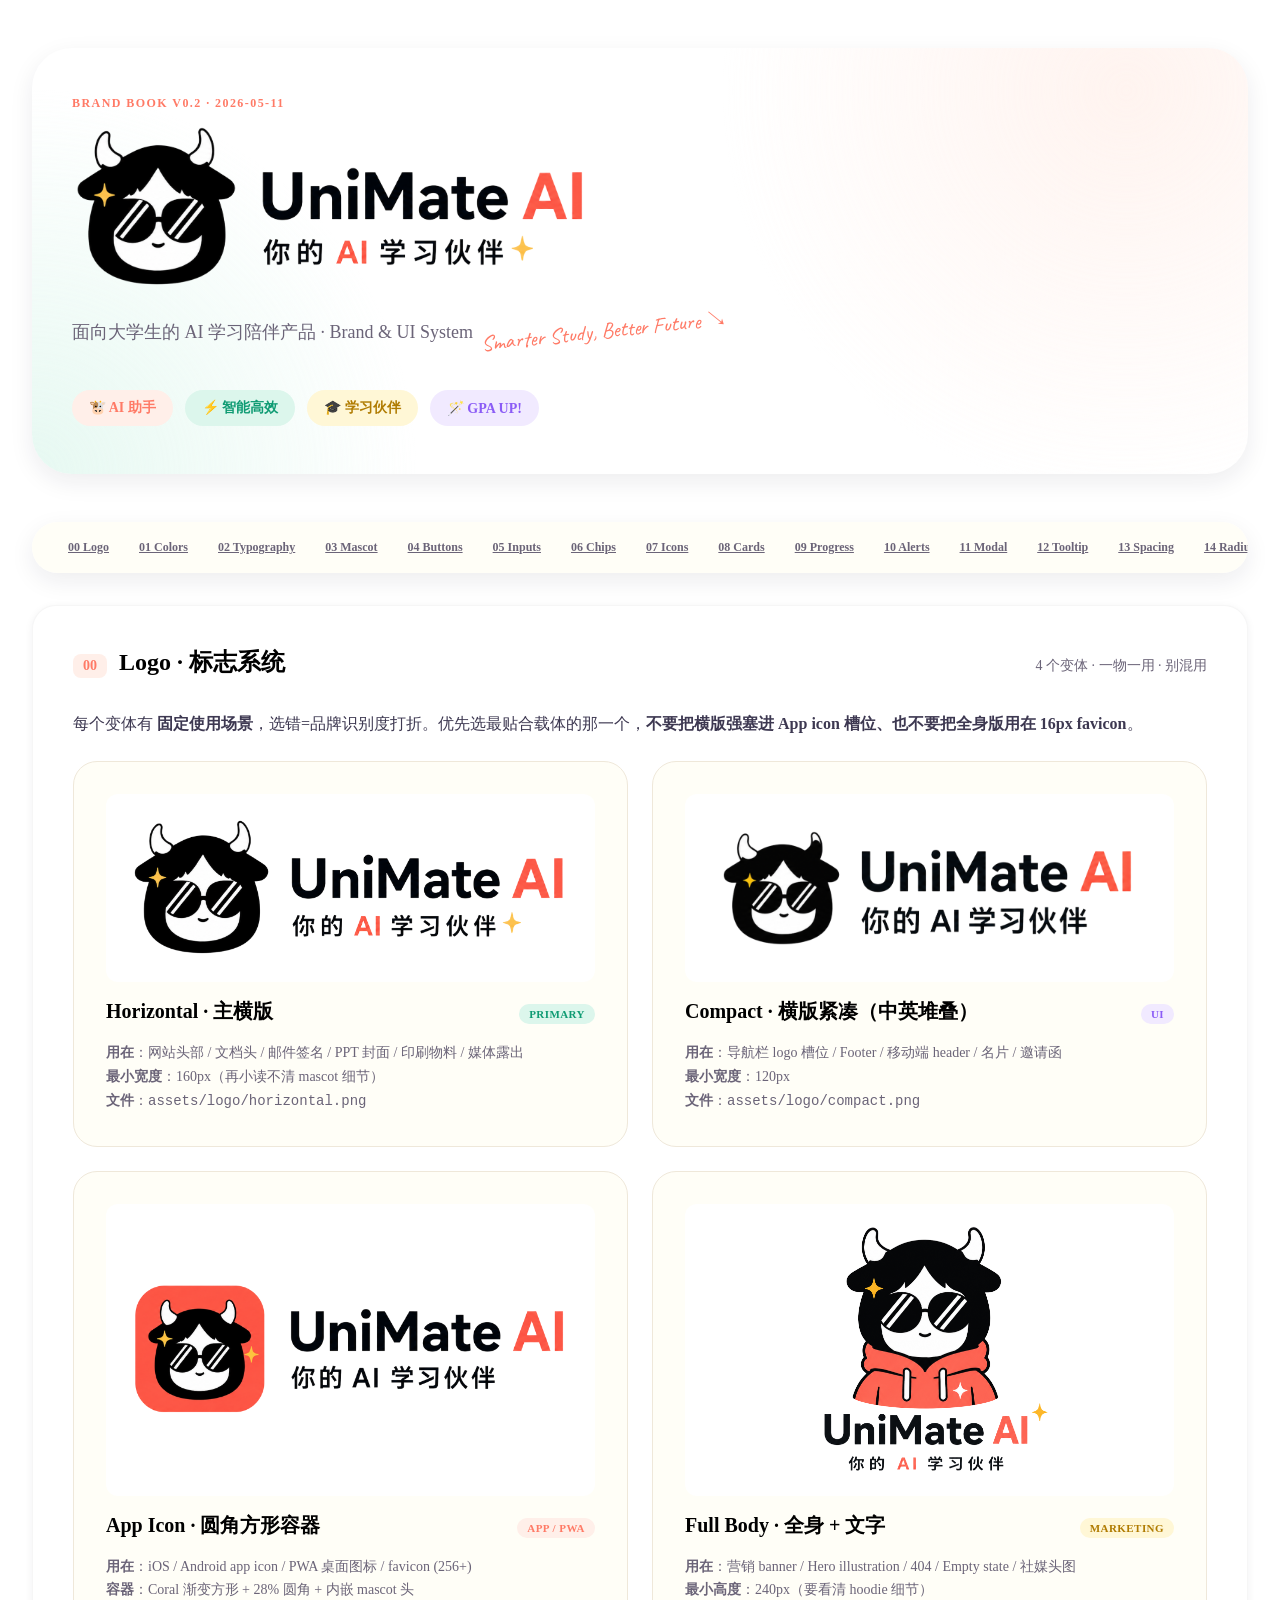
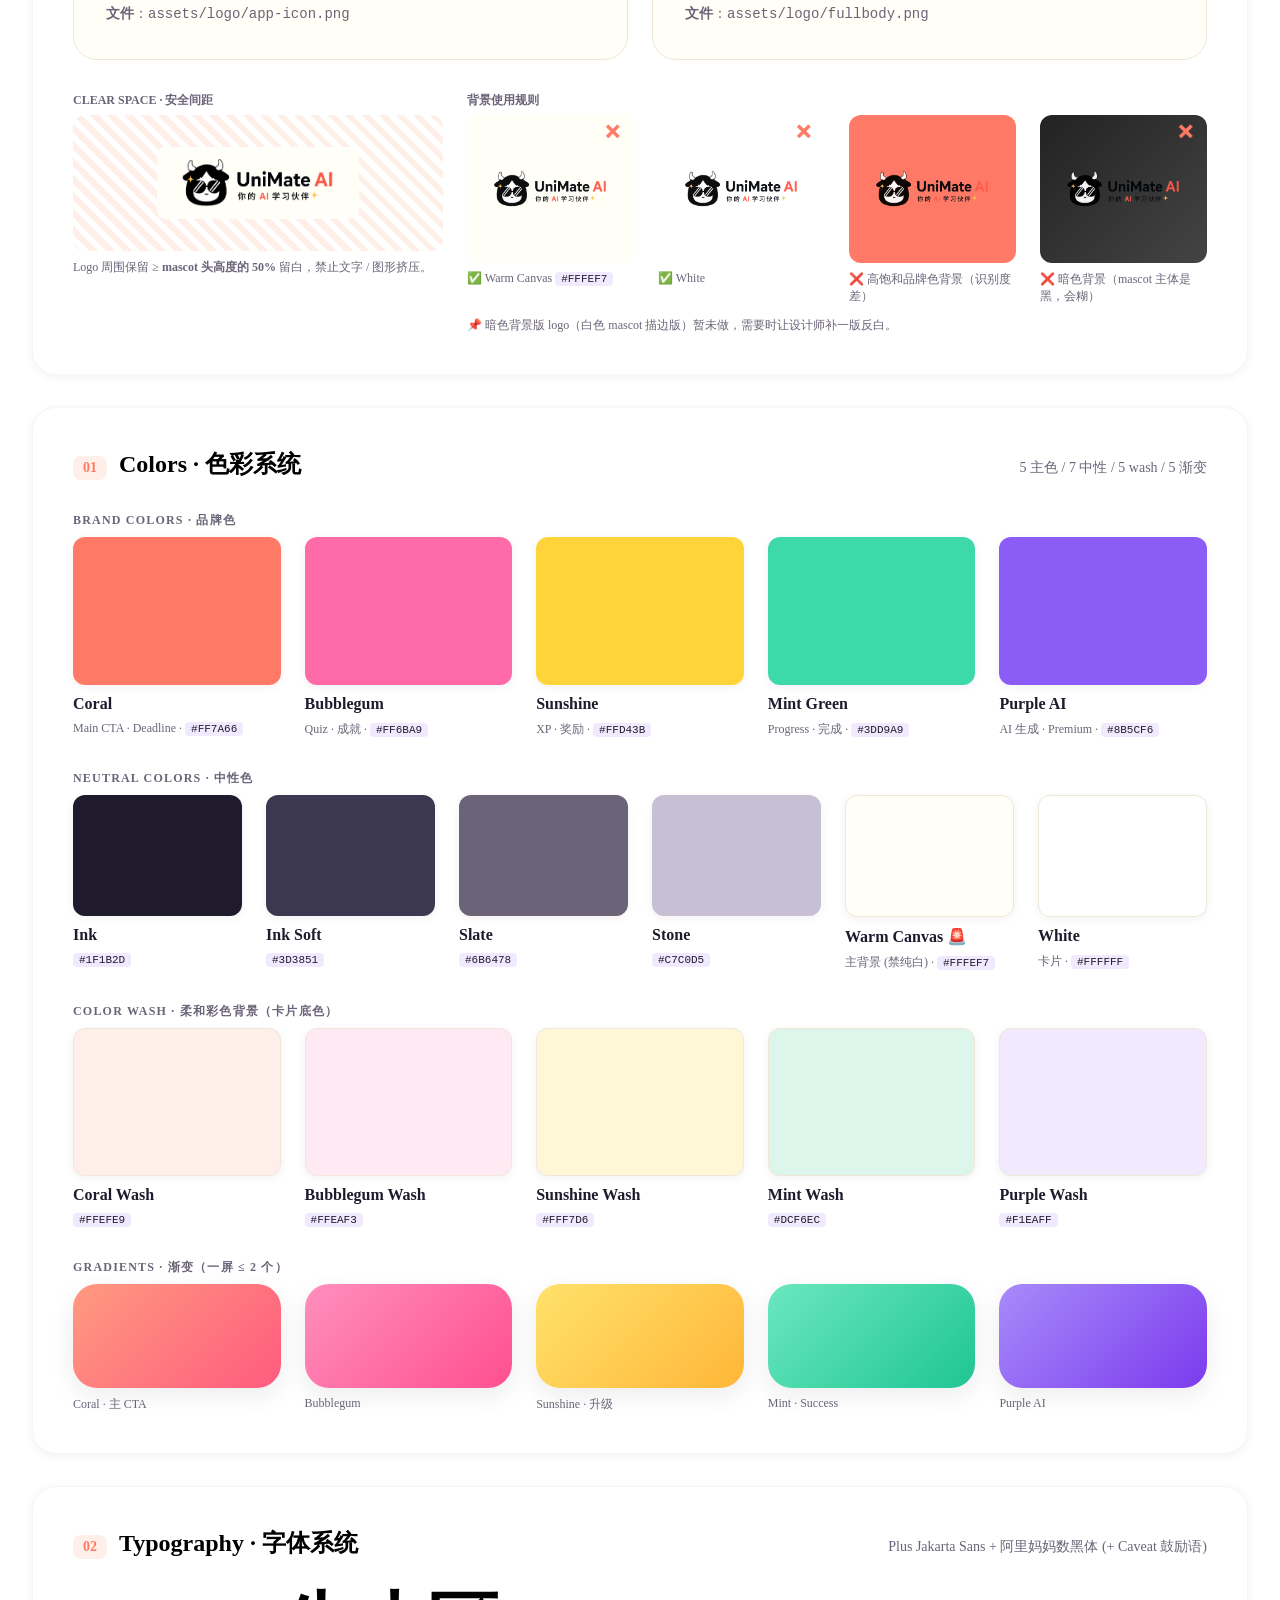
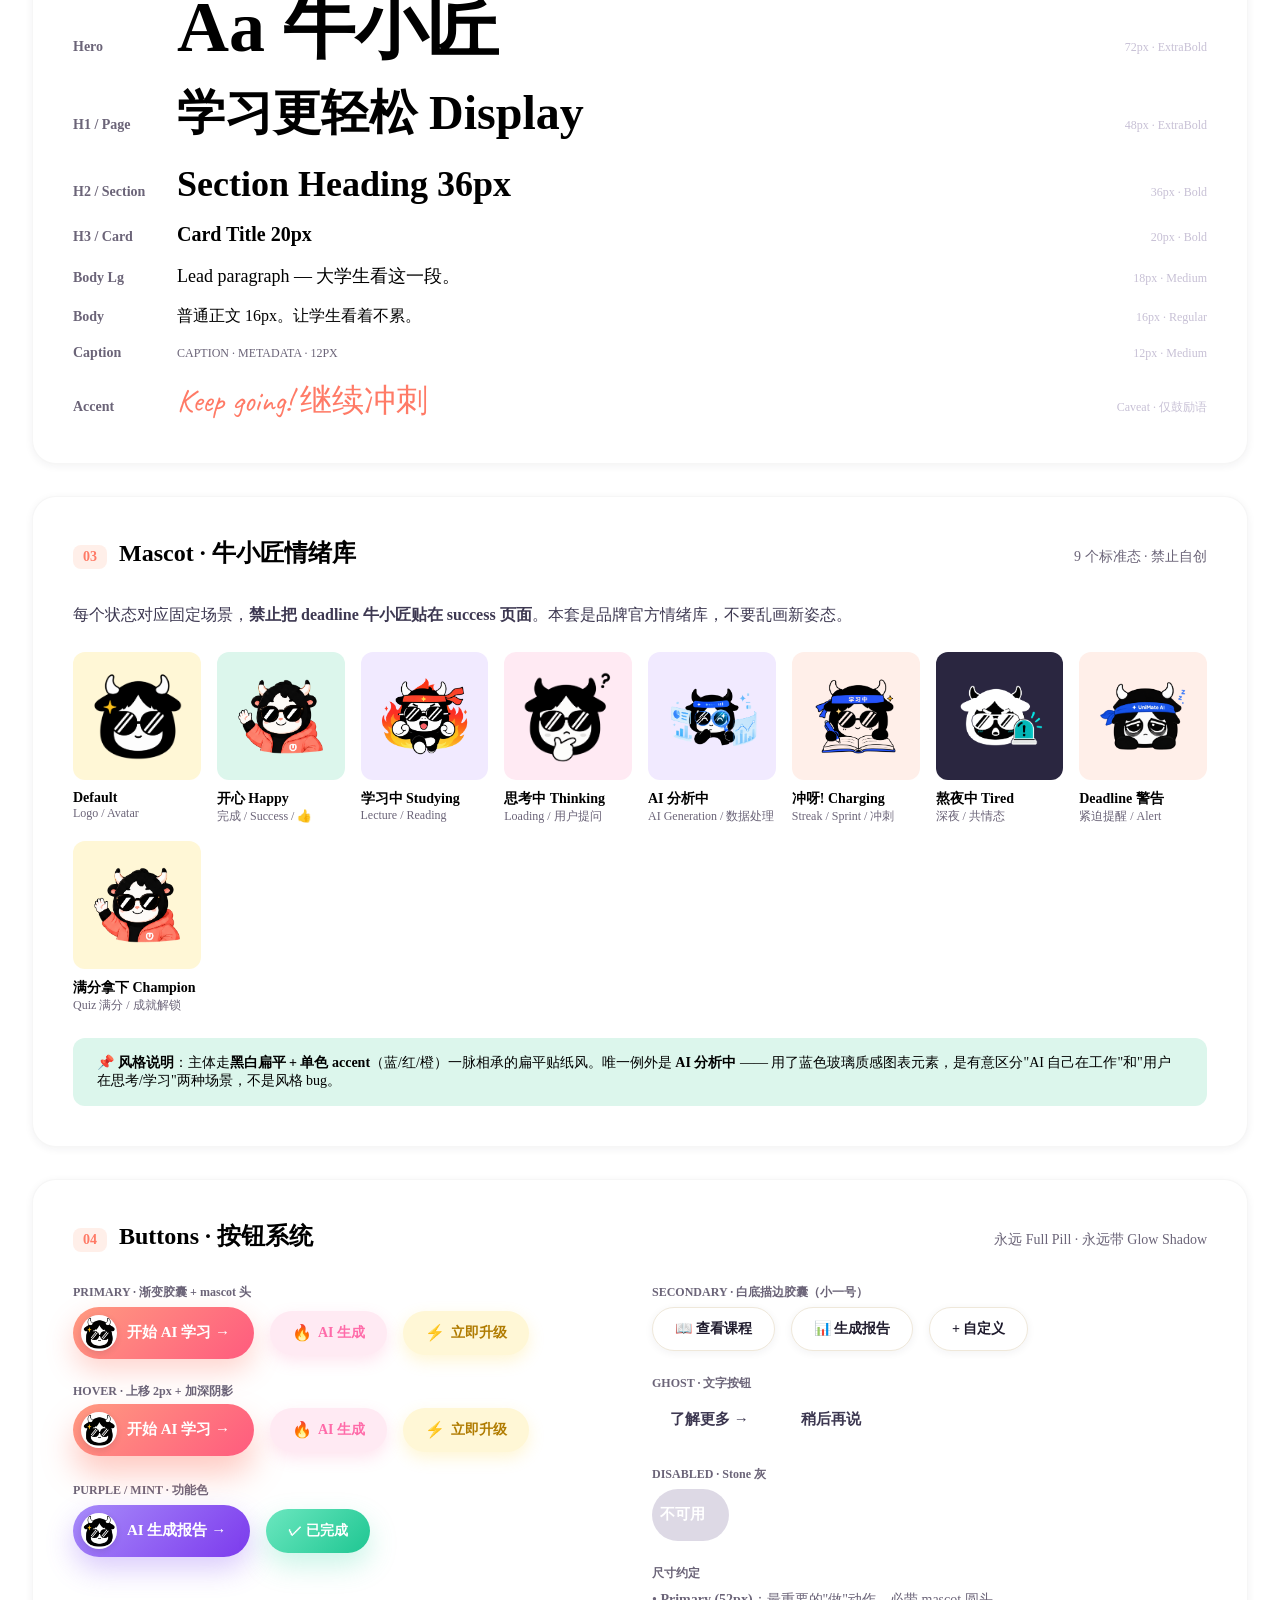
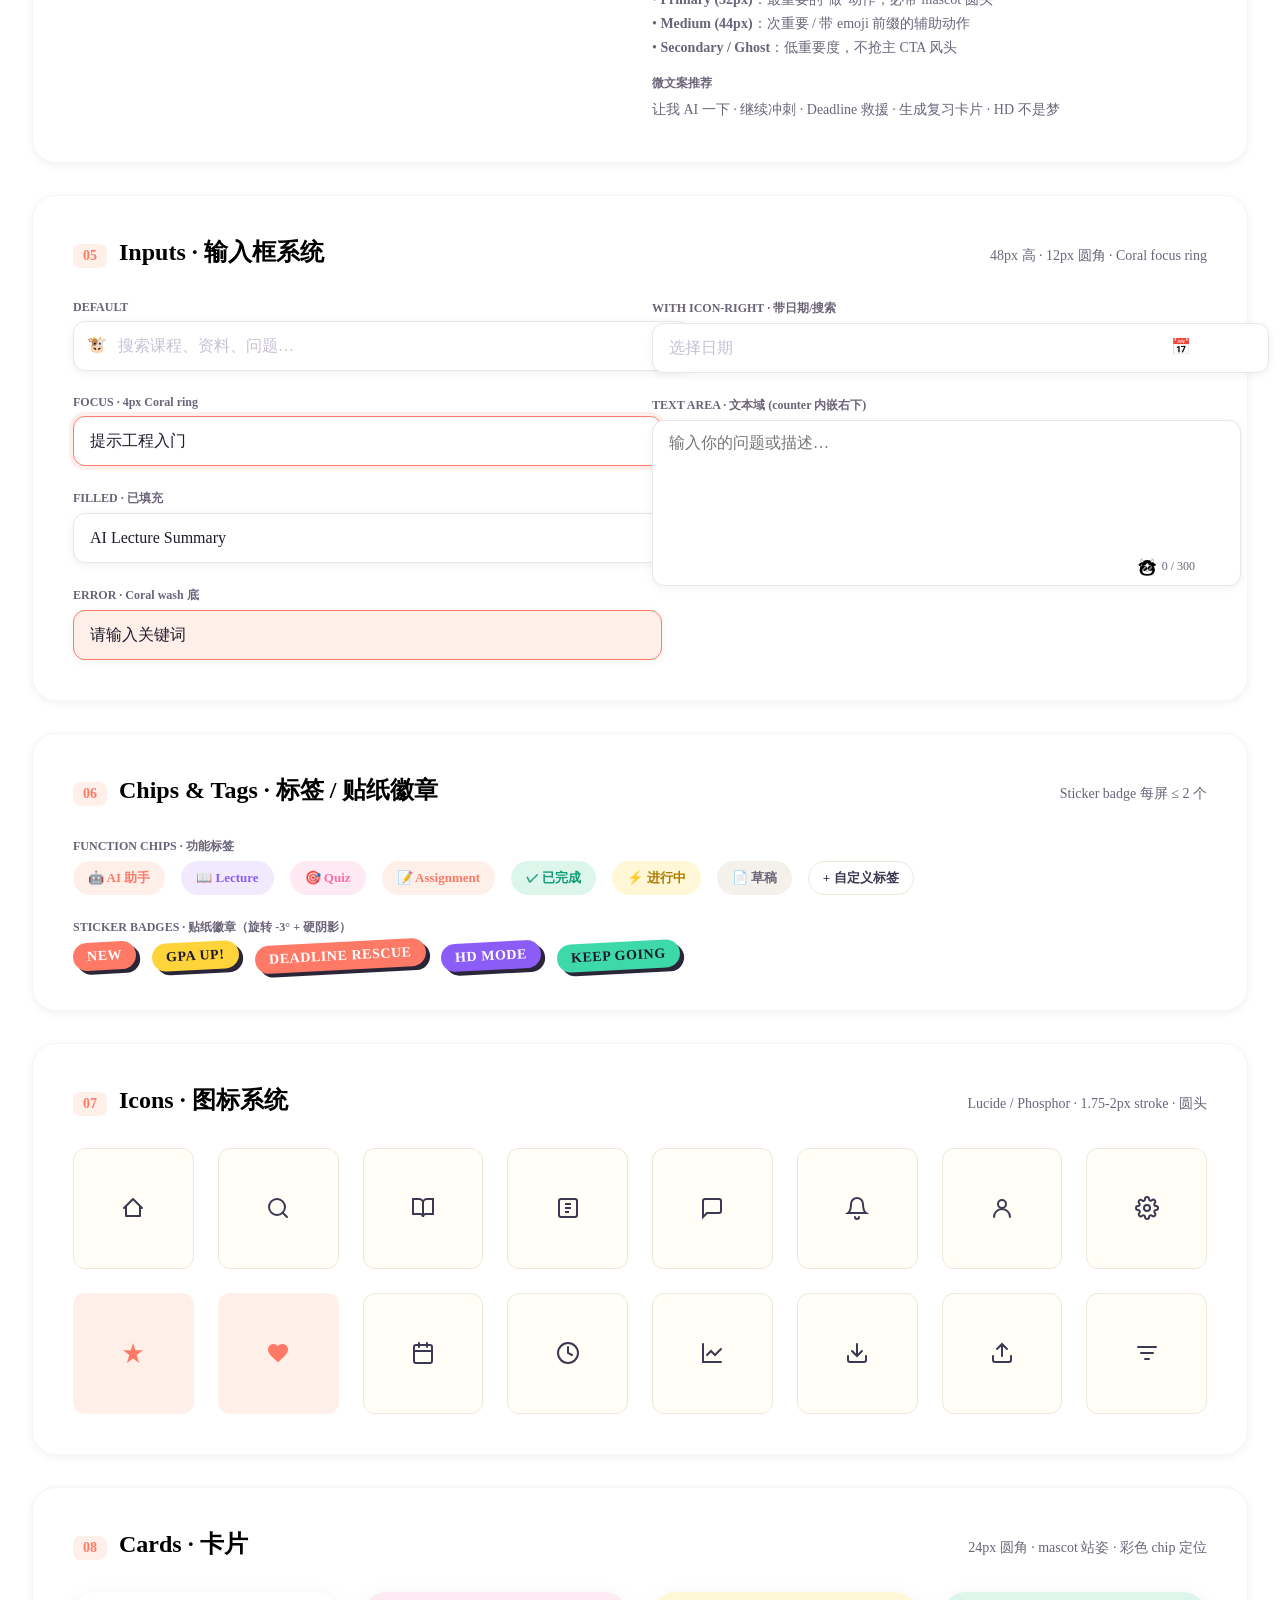
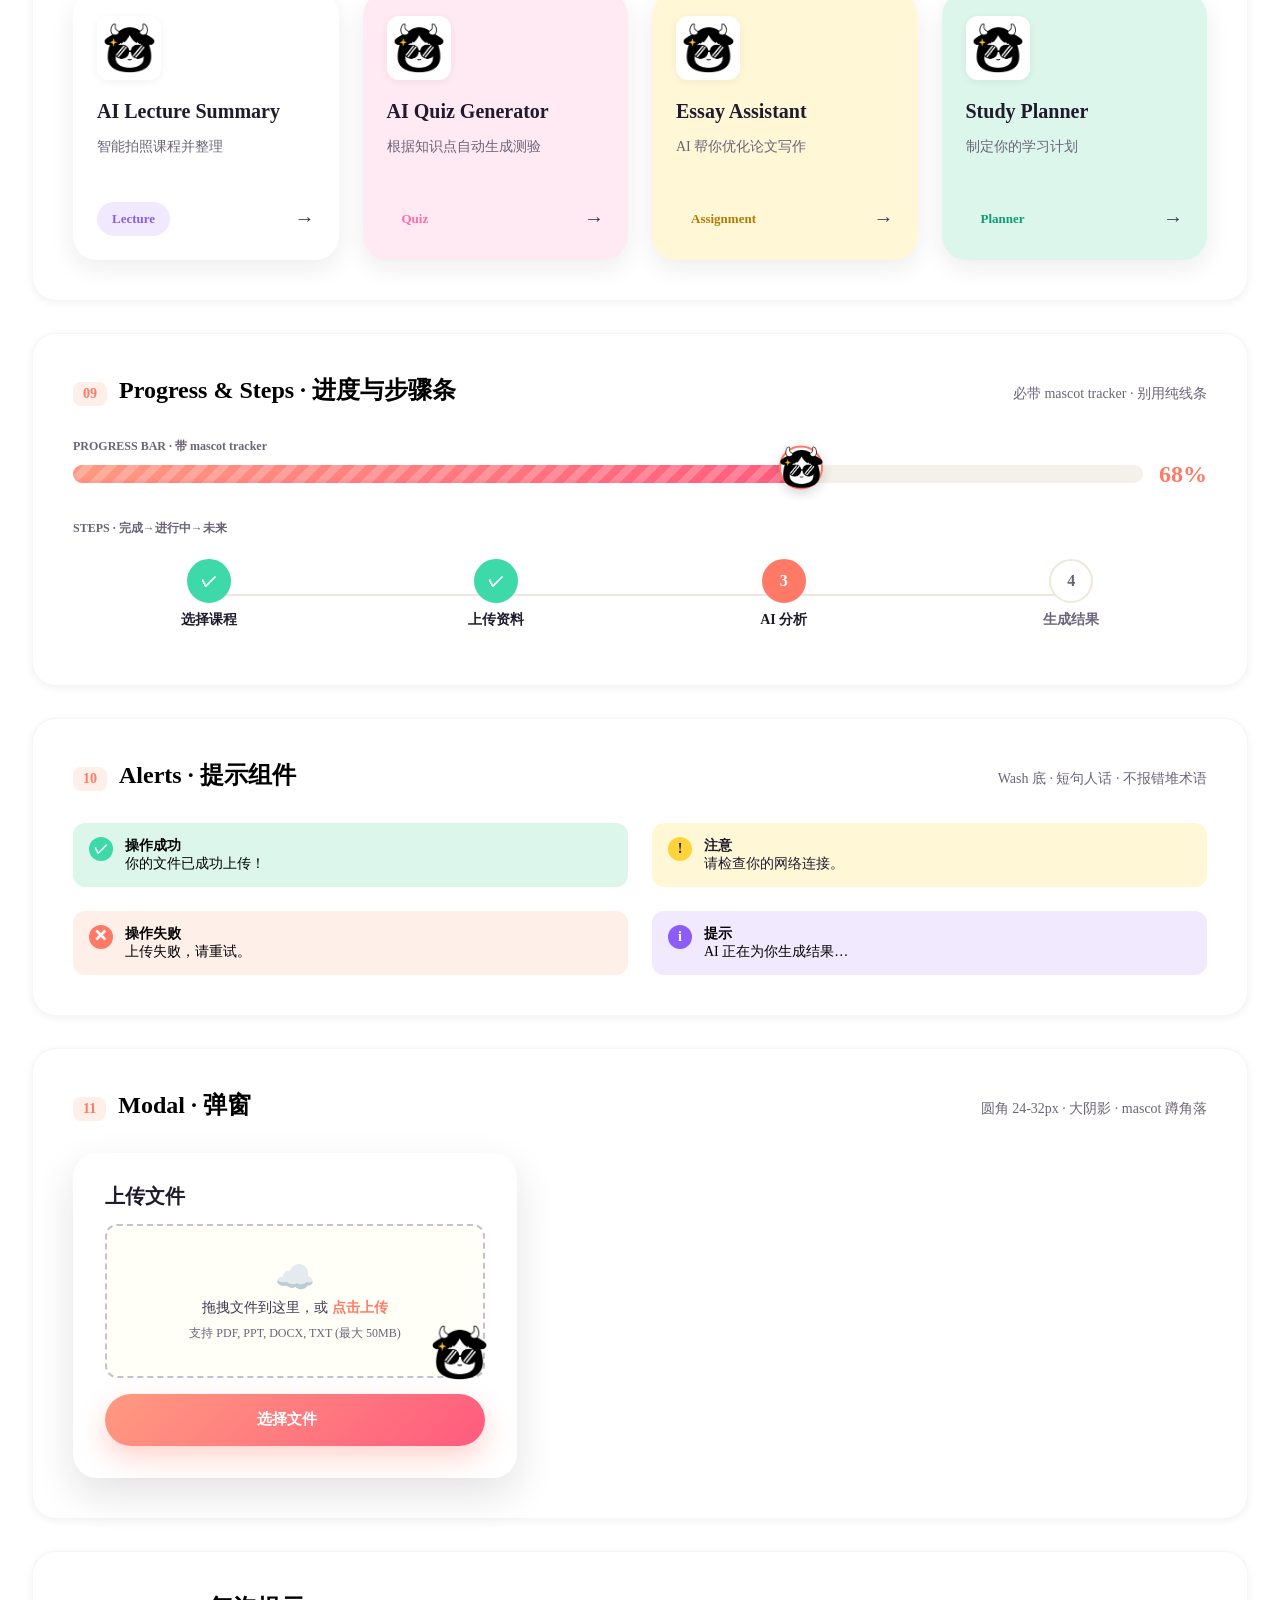
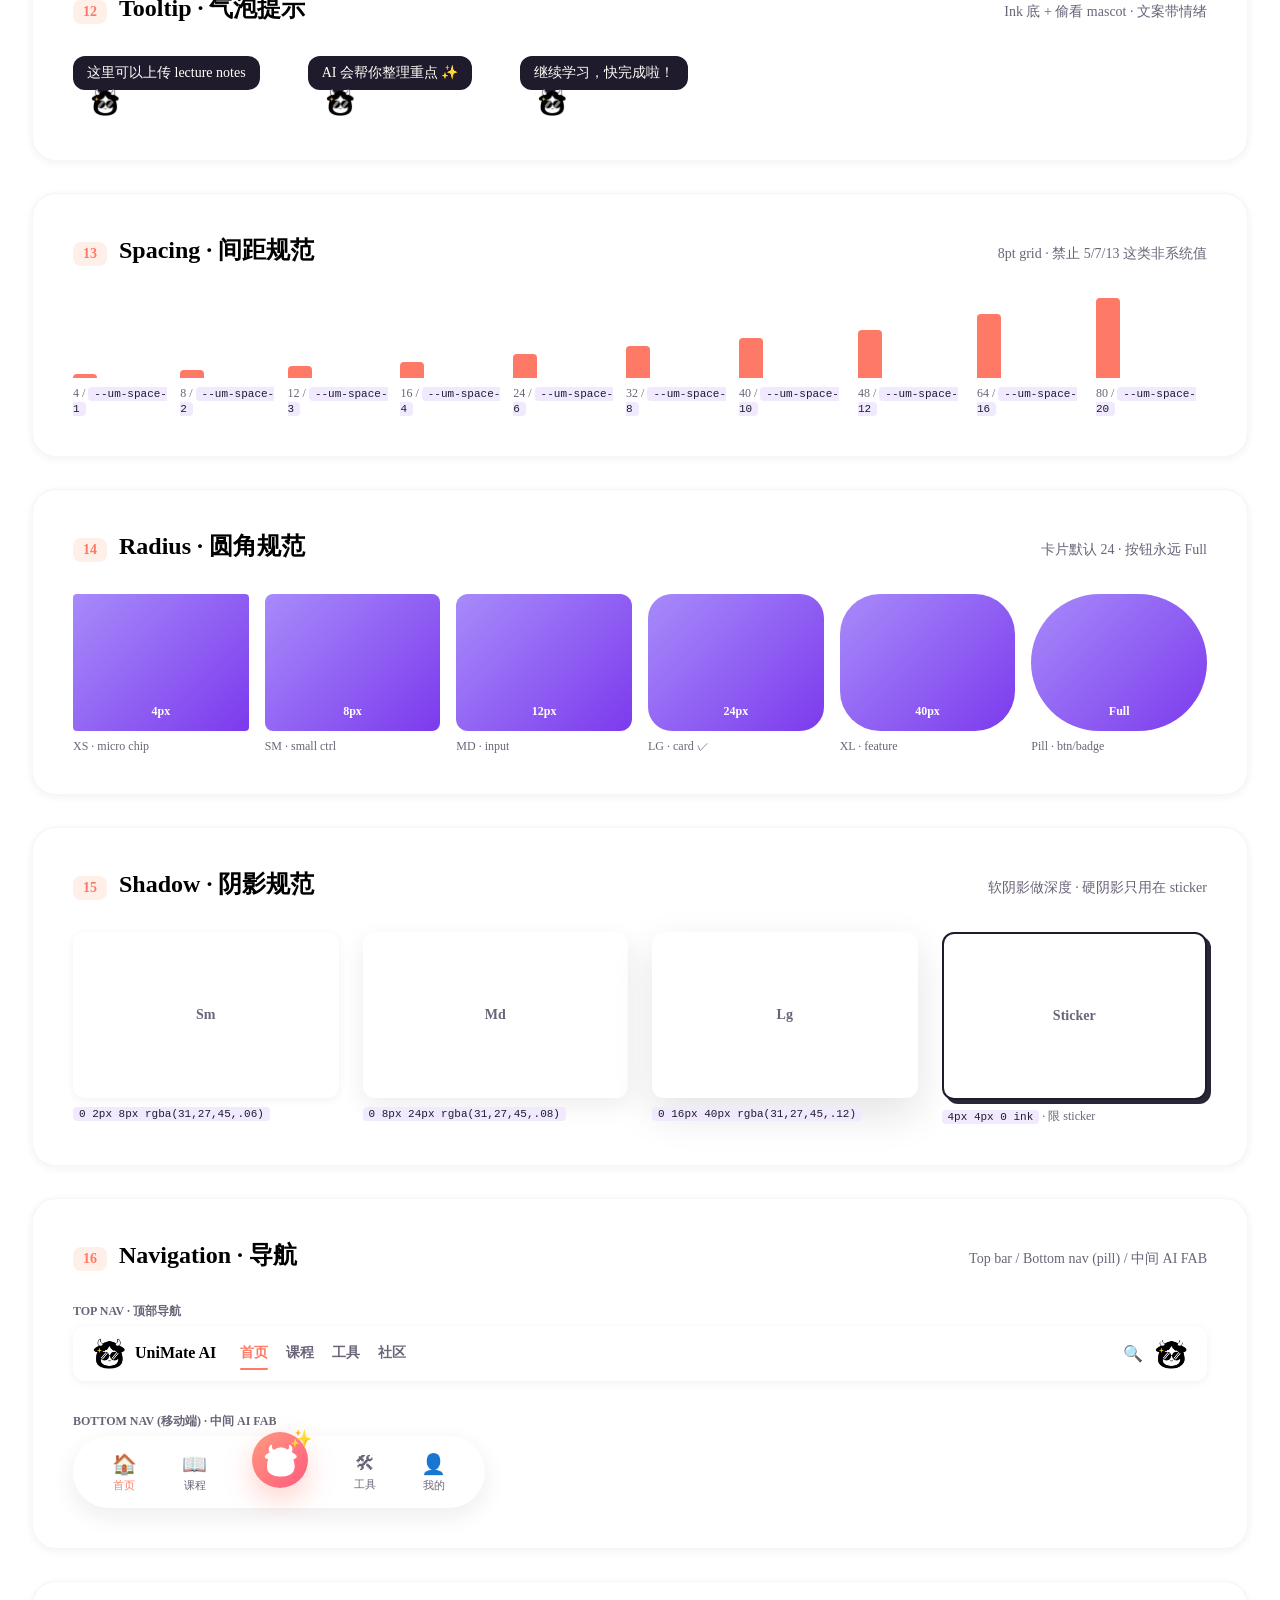
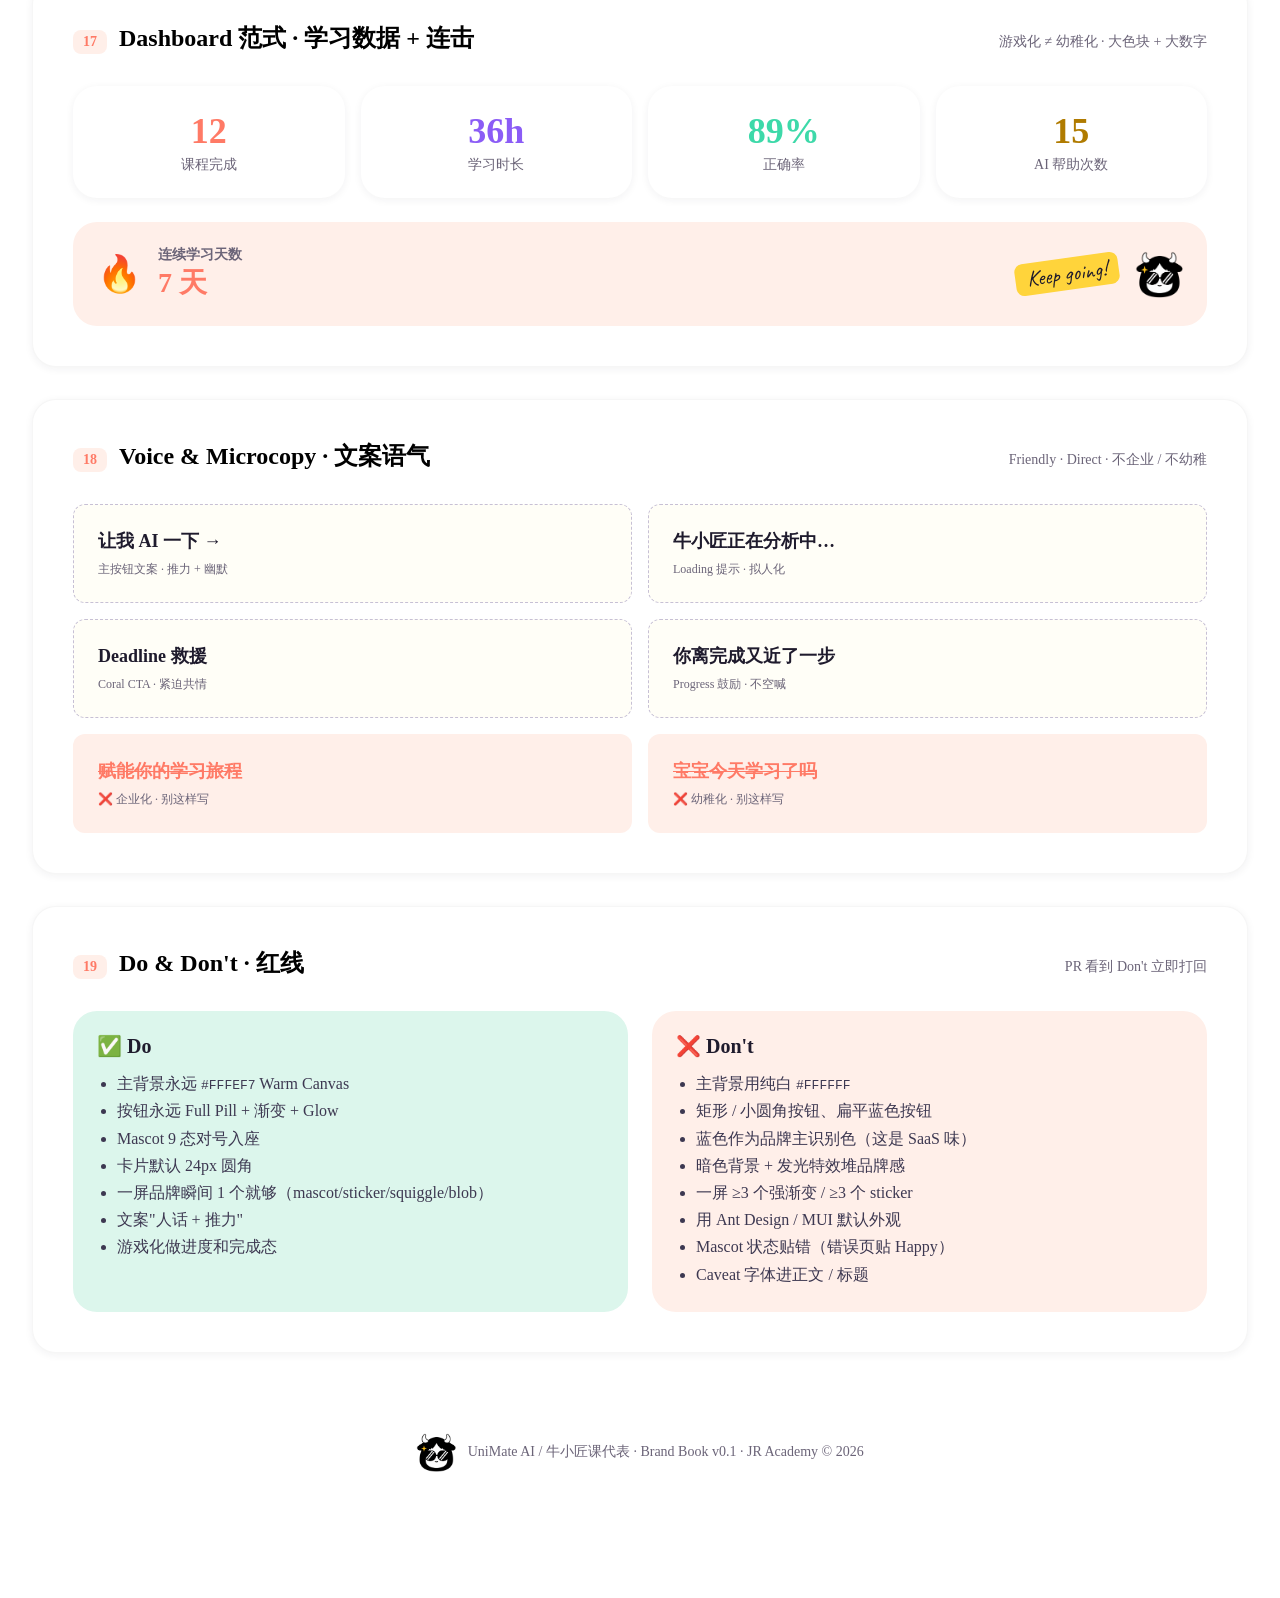
==== index.html @ d905d2a6 "chore: initial commit — UniMate AI / 牛小匠 brand book v0.2 - 19-section static brand book (index.html)" ====
<!DOCTYPE html>
<html lang="zh-CN">
<head>
  <meta charset="UTF-8" />
  <meta name="viewport" content="width=device-width, initial-scale=1.0" />
  <title>UniMate AI / 牛小匠课代表 — Brand Book</title>
  <meta name="description" content="UniMate AI / 牛小匠课代表 设计规范与品牌手册。Smart but playful — 一个面向大学生的 AI 学习陪伴产品。" />
  <link rel="preconnect" href="https://fonts.googleapis.com" />
  <link rel="preconnect" href="https://fonts.gstatic.com" crossorigin />
  <link href="https://fonts.googleapis.com/css2?family=Plus+Jakarta+Sans:wght@400;500;600;700;800&family=Caveat:wght@400;500;600;700&display=swap" rel="stylesheet" />
  <link rel="stylesheet" href="tokens/tokens.css" />
  <link rel="icon" type="image/png" href="assets/mascot/default.png" />
  <style>
    /* ─── Brand book–local layout (NOT production tokens) ─── */
    body {
      max-width: 1280px;
      margin: 0 auto;
      padding: var(--um-space-12) var(--um-space-8) var(--um-space-20);
    }

    h1, h2, h3, h4 { margin: 0; line-height: var(--um-lh-tight); color: var(--um-ink); }
    p { margin: 0; color: var(--um-ink-soft); line-height: var(--um-lh-relaxed); }

    .eyebrow {
      font-size: var(--um-fs-eyebrow);
      font-weight: var(--um-fw-bold);
      letter-spacing: 0.12em;
      text-transform: uppercase;
      color: var(--um-coral);
    }

    /* ─── Hero ─────────────────────────────────────────── */
    .hero {
      display: grid;
      grid-template-columns: auto 1fr;
      gap: var(--um-space-10);
      align-items: center;
      padding: var(--um-space-12) var(--um-space-10);
      background: var(--um-white);
      border-radius: var(--um-radius-xl);
      box-shadow: var(--um-shadow-md);
      margin-bottom: var(--um-space-12);
      position: relative;
      overflow: hidden;
    }
    .hero::after {
      content: '';
      position: absolute;
      inset: 0;
      background:
        radial-gradient(circle at 90% 10%, var(--um-wash-coral) 0%, transparent 35%),
        radial-gradient(circle at 0% 100%, var(--um-wash-mint) 0%, transparent 30%);
      opacity: 0.7;
      pointer-events: none;
      z-index: 0;
    }
    .hero > * { position: relative; z-index: 1; }
    .hero-mascot {
      width: 160px;
      height: 160px;
      border-radius: var(--um-radius-full);
      background: var(--um-wash-sunshine);
      display: grid;
      place-items: center;
      box-shadow: var(--um-shadow-md);
    }
    .hero-mascot img { width: 75%; height: auto; }
    .hero h1 { font-size: var(--um-fs-page); font-weight: var(--um-fw-extrabold); margin-bottom: var(--um-space-2); }
    .hero h1 .zh { display: block; font-size: 36px; margin-top: 4px; }
    .hero .tagline { font-size: var(--um-fs-body-lg); color: var(--um-slate); margin-bottom: var(--um-space-6); }
    .hero .squiggle { font-family: var(--um-font-accent); color: var(--um-coral); font-size: 22px; margin-left: 8px; transform: rotate(-6deg); display: inline-block; }
    .hero-pills { display: flex; gap: var(--um-space-3); flex-wrap: wrap; }
    .hero-pill {
      display: inline-flex; align-items: center; gap: 6px;
      padding: 8px 16px; border-radius: var(--um-radius-full);
      font-size: var(--um-fs-body-sm); font-weight: var(--um-fw-bold);
      background: var(--um-white); border: 1.5px solid var(--um-hairline);
    }
    .hero-pill.coral     { background: var(--um-wash-coral);     color: var(--um-coral);     border-color: transparent; }
    .hero-pill.mint      { background: var(--um-wash-mint);      color: #0f9b73;             border-color: transparent; }
    .hero-pill.sunshine  { background: var(--um-wash-sunshine);  color: #b07b00;             border-color: transparent; }
    .hero-pill.purple    { background: var(--um-wash-purple);    color: var(--um-purple);    border-color: transparent; }

    /* ─── Section ──────────────────────────────────────── */
    .section {
      background: var(--um-white);
      border-radius: var(--um-radius-lg);
      padding: var(--um-space-10);
      margin-bottom: var(--um-space-8);
      box-shadow: var(--um-shadow-sm);
      border: 1px solid rgba(31,27,45,0.04);
    }
    .section-head { display: flex; align-items: baseline; gap: var(--um-space-3); margin-bottom: var(--um-space-8); }
    .section-num {
      font-size: var(--um-fs-body-sm); font-weight: var(--um-fw-bold);
      color: var(--um-coral); background: var(--um-wash-coral);
      padding: 4px 10px; border-radius: var(--um-radius-sm);
    }
    .section-title { font-size: 24px; font-weight: var(--um-fw-bold); }
    .section-sub { font-size: var(--um-fs-body-sm); color: var(--um-slate); margin-left: auto; }

    .grid { display: grid; gap: var(--um-space-6); }
    .grid.cols-2 { grid-template-columns: repeat(2, 1fr); }
    .grid.cols-3 { grid-template-columns: repeat(3, 1fr); }
    .grid.cols-4 { grid-template-columns: repeat(4, 1fr); }
    .grid.cols-5 { grid-template-columns: repeat(5, 1fr); }
    .grid.cols-6 { grid-template-columns: repeat(6, 1fr); }
    .grid.cols-8 { grid-template-columns: repeat(8, 1fr); }
    @media (max-width: 900px) {
      .grid.cols-3, .grid.cols-4, .grid.cols-5, .grid.cols-6, .grid.cols-8 { grid-template-columns: repeat(2, 1fr); }
    }

    .label { font-size: var(--um-fs-caption); color: var(--um-slate); margin-top: 8px; font-weight: var(--um-fw-medium); }
    .label code { font-family: 'SF Mono', Menlo, monospace; color: var(--um-ink); background: var(--um-wash-purple); padding: 1px 6px; border-radius: 4px; font-size: 11px; }

    /* ─── Section 01: Colors ───────────────────────────── */
    .swatch {
      aspect-ratio: 1.4;
      border-radius: var(--um-radius-md);
      box-shadow: var(--um-shadow-sm);
    }
    .swatch.lite { border: 1px solid var(--um-hairline); }
    .swatch-name { font-size: var(--um-fs-body); font-weight: var(--um-fw-bold); margin-top: 10px; color: var(--um-ink); }

    .gradient-card { aspect-ratio: 2; border-radius: var(--um-radius-lg); box-shadow: var(--um-shadow-md); }

    /* ─── Section 02: Typography ───────────────────────── */
    .type-stack { display: grid; gap: 18px; }
    .type-row { display: grid; grid-template-columns: 80px 1fr auto; align-items: baseline; gap: var(--um-space-6); }
    .type-row .name { font-size: var(--um-fs-body-sm); color: var(--um-slate); font-weight: var(--um-fw-bold); }
    .type-row .meta { font-size: var(--um-fs-caption); color: var(--um-stone); }

    /* ─── Section 03: Mascot ───────────────────────────── */
    .mascot-grid { grid-template-columns: repeat(8, 1fr); gap: var(--um-space-4); }
    @media (max-width: 1100px) { .mascot-grid { grid-template-columns: repeat(4, 1fr); } }
    .mascot-cell {
      aspect-ratio: 1;
      border-radius: var(--um-radius-md);
      display: grid; place-items: center;
      position: relative;
      transition: transform var(--um-dur-hover) var(--um-ease-spring);
    }
    .mascot-cell:hover { transform: translateY(-4px); }
    .mascot-cell img { width: 70%; height: auto; }
    .mascot-cell .ring {
      position: absolute; inset: 8px;
      border-radius: var(--um-radius-md);
      pointer-events: none;
      mix-blend-mode: multiply;
    }
    .mascot-state { font-size: var(--um-fs-body-sm); font-weight: var(--um-fw-bold); margin-top: 10px; }
    .mascot-meta { font-size: var(--um-fs-caption); color: var(--um-slate); }
    .m-default     { background: var(--um-wash-sunshine); }
    .m-happy       { background: var(--um-wash-mint); }
    .m-studying    { background: var(--um-wash-purple); }
    .m-thinking    { background: var(--um-wash-bubblegum); }
    .m-ai-analyzing{ background: var(--um-wash-purple); }
    .m-charging    { background: var(--um-wash-coral); }
    .m-tired       { background: #2A2640; }
    .m-tired img   { filter: invert(1); }
    .m-deadline    { background: var(--um-wash-coral); }
    .m-champion    { background: var(--um-wash-sunshine); }

    /* ─── Section 04: Buttons ──────────────────────────── */
    .btn {
      display: inline-flex; align-items: center; gap: 10px;
      height: 52px; padding: 0 24px 0 8px;
      border: none;
      border-radius: var(--um-radius-full);
      font-size: var(--um-fs-button); font-weight: var(--um-fw-bold);
      font-family: inherit;
      cursor: pointer;
      transition: transform var(--um-dur-hover) var(--um-ease-standard),
                  box-shadow var(--um-dur-hover) var(--um-ease-standard);
      color: var(--um-white);
    }
    /* Primary 按钮 mascot icon — 白圆 + 完整牛小匠头（含角） */
    .btn .m {
      width: 36px; height: 36px;
      border-radius: 50%;
      background: var(--um-white);
      display: grid; place-items: center;
      flex-shrink: 0;
      box-shadow: 0 2px 6px rgba(31,27,45,0.12);
      overflow: visible;
    }
    .btn .m img { width: 32px; height: auto; display: block; }
    /* Medium 变体（AI 生成 / 立即升级 这种带 emoji 前缀的小一号） */
    .btn.btn-md { height: 44px; padding: 0 22px; gap: 6px; font-size: 14px; }
    .btn.btn-md .ico-emoji { font-size: 16px; }
    .btn:hover { transform: translateY(-2px); }
    .btn:active { transform: translateY(0) scale(0.98); }
    .btn-coral     { background: var(--um-grad-coral);     box-shadow: var(--um-glow-coral); }
    .btn-bubblegum { background: var(--um-wash-bubblegum); color: var(--um-bubblegum); box-shadow: 0 6px 16px rgba(255,107,169,0.18); }
    .btn-sunshine  { background: var(--um-wash-sunshine);  color: #b07b00; box-shadow: 0 6px 16px rgba(255,212,59,0.22); }
    .btn-mint      { background: var(--um-grad-mint);      box-shadow: var(--um-glow-mint); }
    .btn-purple    { background: var(--um-grad-purple);    box-shadow: var(--um-glow-purple); }
    .btn-secondary {
      background: var(--um-white); color: var(--um-ink);
      border: 1.5px solid var(--um-hairline);
      box-shadow: var(--um-shadow-sm);
      height: 44px; padding: 0 22px; gap: 6px; font-size: 14px;
    }
    .btn-ghost { background: transparent; color: var(--um-ink-soft); height: 44px; padding: 0 18px; }
    .btn-disabled { background: var(--um-stone); color: var(--um-white); opacity: 0.6; cursor: not-allowed; box-shadow: none; }
    .btn-disabled:hover { transform: none; }

    .btn-row { display: flex; flex-wrap: wrap; gap: var(--um-space-4); align-items: center; }
    .btn-stack { display: grid; gap: var(--um-space-4); }
    .btn-state-label { font-size: var(--um-fs-caption); color: var(--um-slate); font-weight: var(--um-fw-bold); margin-bottom: 6px; }

    /* ─── Section 05: Inputs ───────────────────────────── */
    .input {
      width: 100%; height: 48px;
      padding: 0 16px;
      border-radius: var(--um-radius-md);
      border: 1.5px solid #E5E7EB;
      background: var(--um-white);
      font-family: inherit; font-size: var(--um-fs-body);
      box-shadow: var(--um-shadow-sm);
      color: var(--um-ink);
      transition: border-color var(--um-dur-hover), box-shadow var(--um-dur-hover);
    }
    .input::placeholder { color: var(--um-stone); }
    .input:focus { outline: none; border-color: var(--um-coral); box-shadow: 0 0 0 4px rgba(255,122,102,0.12); }
    .input.focus { border-color: var(--um-coral); box-shadow: 0 0 0 4px rgba(255,122,102,0.12); }
    .input.error { border-color: var(--um-coral); background: var(--um-wash-coral); }
    .input-wrap { position: relative; }
    .input-wrap .icon-l, .input-wrap .icon-r {
      position: absolute; top: 50%; transform: translateY(-50%); width: 22px; height: 22px;
    }
    .input-wrap .icon-l { left: 14px; }
    .input-wrap .icon-r { right: 14px; }
    .input-wrap.with-icon-l input { padding-left: 44px; }
    .input-wrap.with-icon-r input { padding-right: 44px; }
    .textarea {
      width: 100%;
      height: 120px;
      padding: 12px 16px 32px 16px;   /* 留底部空间给 counter */
      border-radius: var(--um-radius-md);
      border: 1.5px solid #E5E7EB;
      font-family: inherit; font-size: var(--um-fs-body);
      resize: none;                   /* 关掉 resize 把手 防止跟 counter 抢位置 */
      box-shadow: var(--um-shadow-sm);
      display: block;
    }
    .textarea-wrap { position: relative; }
    .textarea-wrap .counter {
      position: absolute;
      right: 12px;
      bottom: 10px;
      font-size: var(--um-fs-caption);
      color: var(--um-slate);
      pointer-events: none;
      background: linear-gradient(to right, transparent 0, var(--um-white) 12px);
      padding-left: 16px;
    }
    .textarea-wrap .counter .mini-mascot {
      width: 18px; height: 18px;
      border-radius: 50%;
      background: var(--um-white);
      display: inline-grid; place-items: center;
      vertical-align: middle;
      margin-right: 6px;
    }
    .textarea-wrap .counter .mini-mascot img { width: 100%; }

    /* ─── Section 06: Chips & Tags ─────────────────────── */
    .chip {
      display: inline-flex; align-items: center; gap: 6px;
      height: 32px; padding: 0 14px;
      border-radius: var(--um-radius-full);
      background: var(--um-white);
      border: 1.5px solid var(--um-hairline);
      font-size: 13px; font-weight: var(--um-fw-semibold);
      color: var(--um-ink-soft);
    }
    .chip.coral     { background: var(--um-wash-coral);     color: var(--um-coral);    border-color: transparent; }
    .chip.bubblegum { background: var(--um-wash-bubblegum); color: var(--um-bubblegum);border-color: transparent; }
    .chip.sunshine  { background: var(--um-wash-sunshine);  color: #b07b00;            border-color: transparent; }
    .chip.mint      { background: var(--um-wash-mint);      color: #0f9b73;            border-color: transparent; }
    .chip.purple    { background: var(--um-wash-purple);    color: var(--um-purple);   border-color: transparent; }
    .chip.gray      { background: #F4F1EA;                  color: var(--um-slate);    border-color: transparent; }

    .sticker-badge {
      display: inline-block;
      padding: 6px 14px;
      border-radius: var(--um-radius-full);
      font-weight: var(--um-fw-bold);
      transform: rotate(-3deg);
      box-shadow: var(--um-shadow-sticker);
      font-size: var(--um-fs-body-sm);
      letter-spacing: 0.04em;
    }
    .sticker-coral    { background: var(--um-coral);    color: var(--um-white); }
    .sticker-sunshine { background: var(--um-sunshine); color: var(--um-ink); }
    .sticker-mint     { background: var(--um-mint);     color: var(--um-ink); }
    .sticker-purple   { background: var(--um-purple);   color: var(--um-white); }

    /* ─── Section 07: Icons ────────────────────────────── */
    .icon-cell {
      aspect-ratio: 1;
      border-radius: var(--um-radius-md);
      background: var(--um-canvas);
      border: 1px solid var(--um-hairline);
      display: grid; place-items: center;
      color: var(--um-ink-soft);
    }
    .icon-cell svg { width: 24px; height: 24px; }
    .icon-cell.filled { background: var(--um-wash-coral); color: var(--um-coral); border-color: transparent; }

    /* ─── Section 08: Cards (Feature) ──────────────────── */
    .feature-card {
      padding: var(--um-space-6);
      border-radius: var(--um-radius-lg);
      box-shadow: var(--um-shadow-md);
      display: flex; flex-direction: column; gap: var(--um-space-3);
      min-height: 220px;
      position: relative;
      transition: transform var(--um-dur-card) var(--um-ease-standard);
    }
    .feature-card:hover { transform: translateY(-4px); }
    .feature-card .mascot-thumb {
      width: 64px; height: 64px;
      border-radius: var(--um-radius-md);
      background: var(--um-white);
      display: grid; place-items: center;
      box-shadow: var(--um-shadow-sm);
      margin-bottom: var(--um-space-2);
    }
    .feature-card .mascot-thumb img { width: 80%; }
    .feature-card h4 { font-size: var(--um-fs-card); font-weight: var(--um-fw-bold); }
    .feature-card .desc { font-size: var(--um-fs-body-sm); color: var(--um-slate); line-height: var(--um-lh-relaxed); }
    .feature-card .footer { margin-top: auto; display: flex; justify-content: space-between; align-items: center; }
    .feature-card.lecture    { background: var(--um-white); }
    .feature-card.quiz       { background: var(--um-wash-bubblegum); }
    .feature-card.essay      { background: var(--um-wash-sunshine); }
    .feature-card.assignment { background: var(--um-wash-coral); }
    .feature-card.planner    { background: var(--um-wash-mint); }
    .feature-card .arrow { font-size: 20px; color: var(--um-ink-soft); }

    /* ─── Section 09: Progress ─────────────────────────── */
    .progress {
      position: relative;
      height: 18px;
      border-radius: var(--um-radius-full);
      background: #F4F1EA;
      overflow: visible;
    }
    .progress .bar {
      position: relative;
      height: 100%;
      border-radius: var(--um-radius-full);
      width: 68%;
      /* Candy-cane 糖果条纹：Coral 渐变 + 半透明斜线叠加 */
      background:
        repeating-linear-gradient(
          -45deg,
          rgba(255,255,255,0.22) 0,
          rgba(255,255,255,0.22) 8px,
          transparent 8px,
          transparent 16px
        ),
        var(--um-grad-coral);
      box-shadow: inset 0 -2px 4px rgba(255,91,126,0.25);
      animation: stripe-march 1.6s linear infinite;
    }
    @keyframes stripe-march {
      from { background-position: 0 0, 0 0; }
      to   { background-position: 22px 0, 0 0; }
    }
    .progress .mascot-tracker {
      position: absolute;
      left: 68%;
      top: 50%;
      transform: translate(-50%, -65%);
      width: 40px; height: 40px;
      border-radius: 50%;
      background: var(--um-white);
      display: grid; place-items: center;
      box-shadow: 0 4px 12px rgba(31,27,45,0.18);
      border: 2.5px solid var(--um-coral);
      overflow: visible;
    }
    .progress .mascot-tracker img {
      width: 110%;
      max-width: none;
      transform: translateY(-2px);  /* 让角和墨镜露出来 */
    }

    .step-row { display: grid; grid-template-columns: repeat(4, 1fr); gap: var(--um-space-4); position: relative; padding: var(--um-space-4) 0; }
    .step-row::before {
      content: ''; position: absolute; left: 12.5%; right: 12.5%; top: 50%;
      height: 2px; background: var(--um-hairline);
      z-index: 0;
    }
    .step { display: grid; place-items: center; gap: 8px; position: relative; z-index: 1; }
    .step .dot { width: 40px; height: 40px; border-radius: 50%; display: grid; place-items: center; font-weight: var(--um-fw-bold); background: var(--um-white); border: 2px solid var(--um-hairline); color: var(--um-slate); }
    .step.completed .dot { background: var(--um-mint); border-color: var(--um-mint); color: var(--um-white); }
    .step.active .dot { background: var(--um-coral); border-color: var(--um-coral); color: var(--um-white); }
    .step .lbl { font-size: var(--um-fs-body-sm); color: var(--um-slate); font-weight: var(--um-fw-semibold); }
    .step.active .lbl, .step.completed .lbl { color: var(--um-ink); }

    /* ─── Section 10: Alerts ───────────────────────────── */
    .alert {
      display: flex; gap: 12px; align-items: flex-start;
      padding: 14px 16px; border-radius: var(--um-radius-md);
      font-size: var(--um-fs-body-sm);
    }
    .alert .ico { width: 24px; height: 24px; border-radius: 50%; display: grid; place-items: center; flex-shrink: 0; color: var(--um-white); font-weight: var(--um-fw-bold); }
    .alert .msg { flex: 1; }
    .alert.success { background: var(--um-wash-mint); }
    .alert.success .ico { background: var(--um-mint); }
    .alert.warning { background: var(--um-wash-sunshine); color: var(--um-ink); }
    .alert.warning .ico { background: var(--um-sunshine); color: var(--um-ink); }
    .alert.error   { background: var(--um-wash-coral); }
    .alert.error   .ico { background: var(--um-coral); }
    .alert.info    { background: var(--um-wash-purple); }
    .alert.info    .ico { background: var(--um-purple); }

    /* ─── Section 11: Modal ────────────────────────────── */
    .modal {
      max-width: 380px; padding: var(--um-space-8);
      background: var(--um-white);
      border-radius: var(--um-radius-lg);
      box-shadow: var(--um-shadow-lg);
      position: relative;
    }
    .modal h4 { font-size: var(--um-fs-card); font-weight: var(--um-fw-bold); margin-bottom: 8px; }
    .modal .upload-zone {
      border: 2px dashed var(--um-stone);
      border-radius: var(--um-radius-md);
      padding: 32px 16px;
      text-align: center;
      background: var(--um-canvas);
      margin: var(--um-space-4) 0;
      position: relative;
    }
    .modal .upload-zone .mascot-corner {
      position: absolute; bottom: -4px; right: -4px;
      width: 56px; height: 56px;
    }
    .modal .upload-zone p { font-size: var(--um-fs-body-sm); }

    /* ─── Section 12: Tooltip ──────────────────────────── */
    .tooltip {
      display: inline-block;
      background: var(--um-ink); color: var(--um-canvas);
      padding: 8px 14px; border-radius: var(--um-radius-md);
      font-size: var(--um-fs-body-sm); position: relative;
    }
    .tooltip::after {
      content: ''; position: absolute; bottom: -6px; left: 24px;
      border: 6px solid transparent; border-top-color: var(--um-ink); border-bottom-width: 0;
    }
    .tooltip-wrap { display: inline-flex; flex-direction: column; align-items: flex-start; gap: 2px; }
    .tooltip-wrap .peek { width: 28px; height: 28px; margin-left: 18px; transform: translateY(-4px); }

    /* ─── Section 13: Spacing scale ────────────────────── */
    .spacing-row { display: flex; align-items: end; gap: 8px; }
    .spacing-row .bar {
      background: var(--um-coral); border-radius: 4px 4px 0 0;
    }

    /* ─── Section 14: Radius ───────────────────────────── */
    .radius-row { display: grid; grid-template-columns: repeat(6,1fr); gap: var(--um-space-4); }
    .radius-cell {
      aspect-ratio: 1.4; background: var(--um-grad-purple);
      display: grid; place-items: end center;
      padding-bottom: 12px; color: var(--um-white);
      font-weight: var(--um-fw-bold); font-size: var(--um-fs-caption);
    }

    /* ─── Section 15: Shadow ───────────────────────────── */
    .shadow-cell {
      aspect-ratio: 1.6;
      background: var(--um-white);
      border-radius: var(--um-radius-md);
      display: grid; place-items: center;
      color: var(--um-slate);
      font-weight: var(--um-fw-bold); font-size: var(--um-fs-body-sm);
    }
    .shadow-cell.sm { box-shadow: var(--um-shadow-sm); }
    .shadow-cell.md { box-shadow: var(--um-shadow-md); }
    .shadow-cell.lg { box-shadow: var(--um-shadow-lg); }
    .shadow-cell.sticker { box-shadow: var(--um-shadow-sticker); border: 2px solid var(--um-ink); }

    /* ─── Section 16: Navigation preview ───────────────── */
    .topbar {
      display: flex; align-items: center; gap: 24px;
      padding: 12px 20px; background: var(--um-white);
      border-radius: var(--um-radius-md); box-shadow: var(--um-shadow-sm);
    }
    .topbar .lockup { display: flex; align-items: center; gap: 10px; font-weight: var(--um-fw-bold); }
    .topbar .lockup img { width: 32px; }
    .topbar nav { display: flex; gap: 18px; }
    .topbar nav a { font-size: var(--um-fs-body-sm); font-weight: var(--um-fw-semibold); color: var(--um-slate); }
    .topbar nav a.active { color: var(--um-coral); position: relative; }
    .topbar nav a.active::after { content: ''; position: absolute; left: 0; right: 0; bottom: -8px; height: 2px; background: var(--um-coral); border-radius: 2px; }
    .topbar .right { margin-left: auto; display: flex; gap: 12px; align-items: center; }

    .bottombar {
      display: flex; align-items: center; justify-content: space-around;
      padding: 8px 16px;
      background: var(--um-white);
      border-radius: var(--um-radius-full);
      box-shadow: var(--um-shadow-md);
      max-width: 380px;
    }
    .bottombar .item { display: grid; place-items: center; gap: 2px; font-size: 11px; color: var(--um-slate); }
    .bottombar .item.active { color: var(--um-coral); }
    .bottombar .ai-fab {
      width: 56px; height: 56px;
      background: var(--um-grad-coral);
      border-radius: 50%;
      display: grid; place-items: center;
      box-shadow: var(--um-glow-coral);
      transform: translateY(-12px);
      position: relative;
    }
    .bottombar .ai-fab::before { content: '✨'; position: absolute; top: -4px; right: -4px; font-size: 18px; }
    .bottombar .ai-fab img { width: 60%; filter: brightness(0) invert(1); }

    /* ─── Section 17: Page-level demo ──────────────────── */
    .stat-row { display: grid; grid-template-columns: repeat(4, 1fr); gap: var(--um-space-4); }
    .stat {
      padding: var(--um-space-6);
      background: var(--um-white);
      border-radius: var(--um-radius-lg);
      box-shadow: var(--um-shadow-sm);
      text-align: center;
    }
    .stat .num { font-size: 36px; font-weight: var(--um-fw-extrabold); }
    .stat.coral .num    { color: var(--um-coral); }
    .stat.mint .num     { color: var(--um-mint); }
    .stat.purple .num   { color: var(--um-purple); }
    .stat.sunshine .num { color: #b07b00; }
    .stat .lbl { font-size: var(--um-fs-body-sm); color: var(--um-slate); margin-top: 4px; }

    .streak-card {
      background: var(--um-wash-coral);
      padding: var(--um-space-6);
      border-radius: var(--um-radius-lg);
      display: flex; align-items: center; gap: var(--um-space-4);
      position: relative;
    }
    .streak-card .flame { font-size: 36px; }
    .streak-card .num { font-size: 28px; font-weight: var(--um-fw-extrabold); color: var(--um-coral); }
    .streak-card .squiggle {
      font-family: var(--um-font-accent); color: var(--um-ink);
      font-size: 22px; transform: rotate(-8deg); display: inline-block;
      background: var(--um-sunshine); padding: 2px 12px; border-radius: 8px;
      margin-left: auto;
    }
    .streak-card .mascot-cap { width: 48px; }

    /* ─── Section 18: Voice / microcopy ────────────────── */
    .voice-card { background: var(--um-canvas); padding: var(--um-space-6); border-radius: var(--um-radius-md); border: 1px dashed var(--um-stone); }
    .voice-card .quote { font-size: var(--um-fs-body-lg); color: var(--um-ink); font-weight: var(--um-fw-semibold); }
    .voice-card .meta { font-size: var(--um-fs-caption); color: var(--um-slate); margin-top: 8px; }
    .voice-grid { display: grid; grid-template-columns: 1fr 1fr; gap: var(--um-space-4); }

    /* ─── Section 19: Do & Don't ───────────────────────── */
    .do-grid { display: grid; grid-template-columns: 1fr 1fr; gap: var(--um-space-6); }
    .do-card { padding: var(--um-space-6); border-radius: var(--um-radius-lg); }
    .do-card.do  { background: var(--um-wash-mint); }
    .do-card.no  { background: var(--um-wash-coral); }
    .do-card h4 { display: flex; align-items: center; gap: 8px; font-size: var(--um-fs-card); margin-bottom: 12px; }
    .do-card ul { margin: 0; padding-left: 20px; color: var(--um-ink-soft); }
    .do-card li { line-height: var(--um-lh-relaxed); }

    /* ─── Footer ──────────────────────────────────────── */
    footer {
      text-align: center; padding: var(--um-space-12) 0;
      color: var(--um-slate); font-size: var(--um-fs-body-sm);
    }
    footer img { width: 40px; vertical-align: middle; margin-right: 8px; }

    /* ─── TOC ─────────────────────────────────────────── */
    .toc {
      position: sticky; top: 0; z-index: 10;
      background: rgba(255,254,247,0.95);
      backdrop-filter: blur(12px);
      padding: 12px var(--um-space-6);
      border-radius: var(--um-radius-full);
      margin-bottom: var(--um-space-8);
      box-shadow: var(--um-shadow-md);
      display: flex; gap: 6px; overflow-x: auto;
      font-size: 12px; font-weight: var(--um-fw-semibold);
    }
    .toc a {
      padding: 6px 12px; border-radius: var(--um-radius-full);
      color: var(--um-slate); white-space: nowrap;
    }
    .toc a:hover { background: var(--um-wash-coral); color: var(--um-coral); }

    /* ─── Section 00: Logo System ──────────────────────── */
    .logo-grid { display: grid; grid-template-columns: 1fr 1fr; gap: var(--um-space-6); }
    .logo-card {
      background: var(--um-canvas);
      border-radius: var(--um-radius-lg);
      padding: var(--um-space-8);
      border: 1px solid var(--um-hairline);
      display: flex; flex-direction: column; gap: var(--um-space-4);
      min-height: 240px;
    }
    .logo-card .logo-stage {
      flex: 1;
      display: grid; place-items: center;
      min-height: 140px;
    }
    .logo-card .logo-stage img { max-width: 100%; max-height: 200px; height: auto; }
    .logo-card.dark { background: var(--um-ink); }
    .logo-card.dark .meta-name { color: var(--um-canvas); }
    .logo-card.dark .meta-desc { color: var(--um-stone); }
    .logo-card .meta-row { display: flex; justify-content: space-between; align-items: baseline; gap: 8px; }
    .logo-card .meta-name { font-size: var(--um-fs-card); font-weight: var(--um-fw-bold); }
    .logo-card .meta-tag {
      font-size: 11px; font-weight: var(--um-fw-bold);
      padding: 4px 10px; border-radius: var(--um-radius-full);
      background: var(--um-wash-mint); color: #0f9b73;
      letter-spacing: 0.04em;
    }
    .logo-card .meta-desc { font-size: var(--um-fs-body-sm); color: var(--um-slate); line-height: var(--um-lh-relaxed); }

    .clear-space-demo {
      position: relative; padding: 32px;
      background: repeating-linear-gradient(45deg, var(--um-wash-coral) 0 6px, transparent 6px 12px);
      border-radius: var(--um-radius-md);
      display: grid; place-items: center;
    }
    .clear-space-demo .inner {
      background: var(--um-canvas);
      padding: 12px 24px;
      border-radius: var(--um-radius-sm);
    }
    .clear-space-demo img { height: 48px; width: auto; display: block; }

    .bg-dont {
      padding: 24px; border-radius: var(--um-radius-md);
      display: grid; place-items: center; min-height: 100px;
      position: relative;
    }
    .bg-dont::before {
      content: '✕'; position: absolute; top: 8px; right: 12px;
      color: var(--um-coral); font-weight: var(--um-fw-extrabold); font-size: 18px;
    }
    .bg-dont img { height: 36px; width: auto; opacity: 0.95; }
  </style>
</head>
<body>

  <!-- ═════════════════════════ HERO ═════════════════════════ -->
  <header class="hero">
    <div style="grid-column: 1 / -1; display:flex; flex-direction:column; align-items:flex-start; gap:var(--um-space-4)">
      <div class="eyebrow">Brand Book v0.2 · 2026-05-11</div>
      <img src="assets/logo/horizontal.png" alt="UniMate AI 牛小匠课代表" style="max-width:520px; width:100%; height:auto" />
      <p class="tagline" style="margin-top:8px">面向大学生的 AI 学习陪伴产品 · Brand &amp; UI System<span class="squiggle">Smarter Study, Better Future ↘</span></p>
      <div class="hero-pills">
        <span class="hero-pill coral">🐮 AI 助手</span>
        <span class="hero-pill mint">⚡ 智能高效</span>
        <span class="hero-pill sunshine">🎓 学习伙伴</span>
        <span class="hero-pill purple">🪄 GPA UP!</span>
      </div>
    </div>
  </header>

  <!-- ═════════════════════════ TOC ═════════════════════════ -->
  <nav class="toc">
    <a href="#logo">00 Logo</a>
    <a href="#colors">01 Colors</a>
    <a href="#typography">02 Typography</a>
    <a href="#mascot">03 Mascot</a>
    <a href="#buttons">04 Buttons</a>
    <a href="#inputs">05 Inputs</a>
    <a href="#chips">06 Chips</a>
    <a href="#icons">07 Icons</a>
    <a href="#cards">08 Cards</a>
    <a href="#progress">09 Progress</a>
    <a href="#alerts">10 Alerts</a>
    <a href="#modal">11 Modal</a>
    <a href="#tooltip">12 Tooltip</a>
    <a href="#spacing">13 Spacing</a>
    <a href="#radius">14 Radius</a>
    <a href="#shadow">15 Shadow</a>
    <a href="#navigation">16 Navigation</a>
    <a href="#dashboard">17 Dashboard</a>
    <a href="#voice">18 Voice</a>
    <a href="#dos">19 Do & Don't</a>
  </nav>

  <!-- 00 ─ LOGO SYSTEM ─────────────────────────────────────── -->
  <section class="section" id="logo">
    <div class="section-head"><span class="section-num">00</span><span class="section-title">Logo · 标志系统</span><span class="section-sub">4 个变体 · 一物一用 · 别混用</span></div>

    <p style="margin-bottom:var(--um-space-6)">每个变体有 <b>固定使用场景</b>，选错=品牌识别度打折。优先选最贴合载体的那一个，<b>不要把横版强塞进 App icon 槽位、也不要把全身版用在 16px favicon</b>。</p>

    <div class="logo-grid">
      <!-- Horizontal -->
      <div class="logo-card">
        <div class="logo-stage" style="background:var(--um-white); border-radius:var(--um-radius-md); padding:24px"><img src="assets/logo/horizontal.png" alt="Horizontal lockup"/></div>
        <div class="meta-row">
          <span class="meta-name">Horizontal · 主横版</span>
          <span class="meta-tag">PRIMARY</span>
        </div>
        <div class="meta-desc">
          <b>用在</b>：网站头部 / 文档头 / 邮件签名 / PPT 封面 / 印刷物料 / 媒体露出<br/>
          <b>最小宽度</b>：160px（再小读不清 mascot 细节）<br/>
          <b>文件</b>：<code>assets/logo/horizontal.png</code>
        </div>
      </div>

      <!-- Compact -->
      <div class="logo-card">
        <div class="logo-stage" style="background:var(--um-white); border-radius:var(--um-radius-md); padding:24px"><img src="assets/logo/compact.png" alt="Compact lockup" style="max-height:120px"/></div>
        <div class="meta-row">
          <span class="meta-name">Compact · 横版紧凑（中英堆叠）</span>
          <span class="meta-tag" style="background:var(--um-wash-purple);color:var(--um-purple)">UI</span>
        </div>
        <div class="meta-desc">
          <b>用在</b>：导航栏 logo 槽位 / Footer / 移动端 header / 名片 / 邀请函<br/>
          <b>最小宽度</b>：120px<br/>
          <b>文件</b>：<code>assets/logo/compact.png</code>
        </div>
      </div>

      <!-- App Icon -->
      <div class="logo-card">
        <div class="logo-stage" style="background:var(--um-white); border-radius:var(--um-radius-md); padding:24px"><img src="assets/logo/app-icon.png" alt="App icon"/></div>
        <div class="meta-row">
          <span class="meta-name">App Icon · 圆角方形容器</span>
          <span class="meta-tag" style="background:var(--um-wash-coral);color:var(--um-coral)">APP / PWA</span>
        </div>
        <div class="meta-desc">
          <b>用在</b>：iOS / Android app icon / PWA 桌面图标 / favicon (256+)<br/>
          <b>容器</b>：Coral 渐变方形 + 28% 圆角 + 内嵌 mascot 头<br/>
          <b>文件</b>：<code>assets/logo/app-icon.png</code>
        </div>
      </div>

      <!-- Full body -->
      <div class="logo-card">
        <div class="logo-stage" style="background:var(--um-white); border-radius:var(--um-radius-md); padding:16px"><img src="assets/logo/fullbody.png" alt="Full body lockup" style="max-height:260px"/></div>
        <div class="meta-row">
          <span class="meta-name">Full Body · 全身 + 文字</span>
          <span class="meta-tag" style="background:var(--um-wash-sunshine);color:#b07b00">MARKETING</span>
        </div>
        <div class="meta-desc">
          <b>用在</b>：营销 banner / Hero illustration / 404 / Empty state / 社媒头图<br/>
          <b>最小高度</b>：240px（要看清 hoodie 细节）<br/>
          <b>文件</b>：<code>assets/logo/fullbody.png</code>
        </div>
      </div>
    </div>

    <!-- Clear space + min size + bg rules -->
    <div style="display:grid; grid-template-columns: 1fr 2fr; gap:var(--um-space-6); margin-top:var(--um-space-8)">
      <div>
        <div class="btn-state-label">CLEAR SPACE · 安全间距</div>
        <div class="clear-space-demo">
          <div class="inner"><img src="assets/logo/horizontal.png" alt=""/></div>
        </div>
        <div class="label" style="margin-top:8px">Logo 周围保留 ≥ <b>mascot 头高度的 50%</b> 留白，禁止文字 / 图形挤压。</div>
      </div>

      <div>
        <div class="btn-state-label">背景使用规则</div>
        <div class="grid cols-4">
          <div>
            <div class="bg-dont" style="background:var(--um-canvas)" data-ok>
              <img src="assets/logo/horizontal.png" alt=""/>
            </div>
            <div class="label">✅ Warm Canvas <code>#FFFEF7</code></div>
          </div>
          <div>
            <div class="bg-dont" style="background:var(--um-white)" data-ok>
              <img src="assets/logo/horizontal.png" alt=""/>
            </div>
            <div class="label">✅ White</div>
          </div>
          <div>
            <div class="bg-dont" style="background:var(--um-coral)">
              <img src="assets/logo/horizontal.png" alt=""/>
            </div>
            <div class="label">❌ 高饱和品牌色背景（识别度差）</div>
          </div>
          <div>
            <div class="bg-dont" style="background:linear-gradient(135deg,#222,#444)">
              <img src="assets/logo/horizontal.png" alt=""/>
            </div>
            <div class="label">❌ 暗色背景（mascot 主体是黑，会糊）</div>
          </div>
        </div>
        <div class="label" style="margin-top:12px">📌 暗色背景版 logo（白色 mascot 描边版）暂未做，需要时让设计师补一版反白。</div>
      </div>
    </div>
  </section>

  <!-- 01 ─ COLORS ──────────────────────────────────────────── -->
  <section class="section" id="colors">
    <div class="section-head"><span class="section-num">01</span><span class="section-title">Colors · 色彩系统</span><span class="section-sub">5 主色 / 7 中性 / 5 wash / 5 渐变</span></div>

    <div style="font-size:var(--um-fs-eyebrow);font-weight:var(--um-fw-bold);color:var(--um-slate);margin-bottom:8px;letter-spacing:.1em">BRAND COLORS · 品牌色</div>
    <div class="grid cols-5">
      <div><div class="swatch" style="background:var(--um-coral)"></div><div class="swatch-name">Coral</div><div class="label">Main CTA · Deadline · <code>#FF7A66</code></div></div>
      <div><div class="swatch" style="background:var(--um-bubblegum)"></div><div class="swatch-name">Bubblegum</div><div class="label">Quiz · 成就 · <code>#FF6BA9</code></div></div>
      <div><div class="swatch" style="background:var(--um-sunshine)"></div><div class="swatch-name">Sunshine</div><div class="label">XP · 奖励 · <code>#FFD43B</code></div></div>
      <div><div class="swatch" style="background:var(--um-mint)"></div><div class="swatch-name">Mint Green</div><div class="label">Progress · 完成 · <code>#3DD9A9</code></div></div>
      <div><div class="swatch" style="background:var(--um-purple)"></div><div class="swatch-name">Purple AI</div><div class="label">AI 生成 · Premium · <code>#8B5CF6</code></div></div>
    </div>

    <div style="font-size:var(--um-fs-eyebrow);font-weight:var(--um-fw-bold);color:var(--um-slate);margin:32px 0 8px;letter-spacing:.1em">NEUTRAL COLORS · 中性色</div>
    <div class="grid cols-6">
      <div><div class="swatch" style="background:var(--um-ink)"></div><div class="swatch-name">Ink</div><div class="label"><code>#1F1B2D</code></div></div>
      <div><div class="swatch" style="background:var(--um-ink-soft)"></div><div class="swatch-name">Ink Soft</div><div class="label"><code>#3D3851</code></div></div>
      <div><div class="swatch" style="background:var(--um-slate)"></div><div class="swatch-name">Slate</div><div class="label"><code>#6B6478</code></div></div>
      <div><div class="swatch" style="background:var(--um-stone)"></div><div class="swatch-name">Stone</div><div class="label"><code>#C7C0D5</code></div></div>
      <div><div class="swatch lite" style="background:var(--um-canvas)"></div><div class="swatch-name">Warm Canvas 🚨</div><div class="label">主背景 (禁纯白) · <code>#FFFEF7</code></div></div>
      <div><div class="swatch lite" style="background:var(--um-white)"></div><div class="swatch-name">White</div><div class="label">卡片 · <code>#FFFFFF</code></div></div>
    </div>

    <div style="font-size:var(--um-fs-eyebrow);font-weight:var(--um-fw-bold);color:var(--um-slate);margin:32px 0 8px;letter-spacing:.1em">COLOR WASH · 柔和彩色背景（卡片底色）</div>
    <div class="grid cols-5">
      <div><div class="swatch lite" style="background:var(--um-wash-coral)"></div><div class="swatch-name">Coral Wash</div><div class="label"><code>#FFEFE9</code></div></div>
      <div><div class="swatch lite" style="background:var(--um-wash-bubblegum)"></div><div class="swatch-name">Bubblegum Wash</div><div class="label"><code>#FFEAF3</code></div></div>
      <div><div class="swatch lite" style="background:var(--um-wash-sunshine)"></div><div class="swatch-name">Sunshine Wash</div><div class="label"><code>#FFF7D6</code></div></div>
      <div><div class="swatch lite" style="background:var(--um-wash-mint)"></div><div class="swatch-name">Mint Wash</div><div class="label"><code>#DCF6EC</code></div></div>
      <div><div class="swatch lite" style="background:var(--um-wash-purple)"></div><div class="swatch-name">Purple Wash</div><div class="label"><code>#F1EAFF</code></div></div>
    </div>

    <div style="font-size:var(--um-fs-eyebrow);font-weight:var(--um-fw-bold);color:var(--um-slate);margin:32px 0 8px;letter-spacing:.1em">GRADIENTS · 渐变（一屏 ≤ 2 个）</div>
    <div class="grid cols-5">
      <div><div class="gradient-card" style="background:var(--um-grad-coral)"></div><div class="label">Coral · 主 CTA</div></div>
      <div><div class="gradient-card" style="background:var(--um-grad-bubblegum)"></div><div class="label">Bubblegum</div></div>
      <div><div class="gradient-card" style="background:var(--um-grad-sunshine)"></div><div class="label">Sunshine · 升级</div></div>
      <div><div class="gradient-card" style="background:var(--um-grad-mint)"></div><div class="label">Mint · Success</div></div>
      <div><div class="gradient-card" style="background:var(--um-grad-purple)"></div><div class="label">Purple AI</div></div>
    </div>
  </section>

  <!-- 02 ─ TYPOGRAPHY ──────────────────────────────────────── -->
  <section class="section" id="typography">
    <div class="section-head"><span class="section-num">02</span><span class="section-title">Typography · 字体系统</span><span class="section-sub">Plus Jakarta Sans + 阿里妈妈数黑体 (+ Caveat 鼓励语)</span></div>

    <div class="type-stack">
      <div class="type-row"><div class="name">Hero</div><div style="font-size:var(--um-fs-hero);font-weight:var(--um-fw-extrabold);line-height:1">Aa 牛小匠</div><div class="meta">72px · ExtraBold</div></div>
      <div class="type-row"><div class="name">H1 / Page</div><div style="font-size:var(--um-fs-page);font-weight:var(--um-fw-extrabold)">学习更轻松 Display</div><div class="meta">48px · ExtraBold</div></div>
      <div class="type-row"><div class="name">H2 / Section</div><div style="font-size:var(--um-fs-section);font-weight:var(--um-fw-bold)">Section Heading 36px</div><div class="meta">36px · Bold</div></div>
      <div class="type-row"><div class="name">H3 / Card</div><div style="font-size:var(--um-fs-card);font-weight:var(--um-fw-bold)">Card Title 20px</div><div class="meta">20px · Bold</div></div>
      <div class="type-row"><div class="name">Body Lg</div><div style="font-size:var(--um-fs-body-lg);font-weight:var(--um-fw-medium)">Lead paragraph — 大学生看这一段。</div><div class="meta">18px · Medium</div></div>
      <div class="type-row"><div class="name">Body</div><div style="font-size:var(--um-fs-body)">普通正文 16px。让学生看着不累。</div><div class="meta">16px · Regular</div></div>
      <div class="type-row"><div class="name">Caption</div><div style="font-size:var(--um-fs-caption);color:var(--um-slate)">CAPTION · METADATA · 12PX</div><div class="meta">12px · Medium</div></div>
      <div class="type-row"><div class="name">Accent</div><div style="font-family:var(--um-font-accent);font-size:32px;color:var(--um-coral)">Keep going! 继续冲刺</div><div class="meta">Caveat · 仅鼓励语</div></div>
    </div>
  </section>

  <!-- 03 ─ MASCOT ──────────────────────────────────────────── -->
  <section class="section" id="mascot">
    <div class="section-head"><span class="section-num">03</span><span class="section-title">Mascot · 牛小匠情绪库</span><span class="section-sub">9 个标准态 · 禁止自创</span></div>

    <p style="margin-bottom:var(--um-space-6)">每个状态对应固定场景，<b>禁止把 deadline 牛小匠贴在 success 页面</b>。本套是品牌官方情绪库，不要乱画新姿态。</p>

    <div class="grid mascot-grid">
      <div><div class="mascot-cell m-default"><img src="assets/mascot/default.png" alt="" /></div><div class="mascot-state">Default</div><div class="mascot-meta">Logo / Avatar</div></div>
      <div><div class="mascot-cell m-happy"><img src="assets/mascot/champion.png" alt="" /></div><div class="mascot-state">开心 Happy</div><div class="mascot-meta">完成 / Success / 👍</div></div>
      <div><div class="mascot-cell m-studying"><img src="assets/mascot/studying.png" alt="" /></div><div class="mascot-state">学习中 Studying</div><div class="mascot-meta">Lecture / Reading</div></div>
      <div><div class="mascot-cell m-thinking"><img src="assets/mascot/thinking.png" alt="" /></div><div class="mascot-state">思考中 Thinking</div><div class="mascot-meta">Loading / 用户提问</div></div>
      <div><div class="mascot-cell m-ai-analyzing"><img src="assets/mascot/ai-analyzing.png" alt="" /></div><div class="mascot-state">AI 分析中</div><div class="mascot-meta">AI Generation / 数据处理</div></div>
      <div><div class="mascot-cell m-charging"><img src="assets/mascot/charging.png" alt="" /></div><div class="mascot-state">冲呀! Charging</div><div class="mascot-meta">Streak / Sprint / 冲刺</div></div>
      <div><div class="mascot-cell m-tired"><img src="assets/mascot/tired.png" alt="" /></div><div class="mascot-state">熬夜中 Tired</div><div class="mascot-meta">深夜 / 共情态</div></div>
      <div><div class="mascot-cell m-deadline"><img src="assets/mascot/deadline.png" alt="" /></div><div class="mascot-state">Deadline 警告</div><div class="mascot-meta">紧迫提醒 / Alert</div></div>
      <div><div class="mascot-cell m-champion" style="background:var(--um-wash-sunshine)"><img src="assets/mascot/champion.png" alt="" /></div><div class="mascot-state">满分拿下 Champion</div><div class="mascot-meta">Quiz 满分 / 成就解锁</div></div>
    </div>

    <div style="background:var(--um-wash-mint);padding:var(--um-space-4) var(--um-space-6);border-radius:var(--um-radius-md);margin-top:var(--um-space-6);font-size:var(--um-fs-body-sm)">
      <b>📌 风格说明</b>：主体走<b>黑白扁平 + 单色 accent</b>（蓝/红/橙）一脉相承的扁平贴纸风。唯一例外是 <b>AI 分析中</b> ——
      用了蓝色玻璃质感图表元素，是有意区分"AI 自己在工作"和"用户在思考/学习"两种场景，不是风格 bug。
    </div>
  </section>

  <!-- 04 ─ BUTTONS ─────────────────────────────────────────── -->
  <section class="section" id="buttons">
    <div class="section-head"><span class="section-num">04</span><span class="section-title">Buttons · 按钮系统</span><span class="section-sub">永远 Full Pill · 永远带 Glow Shadow</span></div>

    <div class="grid cols-2">
      <div>
        <div class="btn-state-label">PRIMARY · 渐变胶囊 + mascot 头</div>
        <div class="btn-row">
          <button class="btn btn-coral"><span class="m"><img src="assets/mascot/default.png" alt=""></span>开始 AI 学习 →</button>
          <button class="btn btn-md btn-bubblegum"><span class="ico-emoji">🔥</span>AI 生成</button>
          <button class="btn btn-md btn-sunshine"><span class="ico-emoji">⚡</span>立即升级</button>
        </div>

        <div class="btn-state-label" style="margin-top:24px">HOVER · 上移 2px + 加深阴影</div>
        <div class="btn-row">
          <button class="btn btn-coral" style="transform:translateY(-2px);box-shadow:0 18px 32px rgba(255,122,102,.4)"><span class="m"><img src="assets/mascot/default.png" alt=""></span>开始 AI 学习 →</button>
          <button class="btn btn-md btn-bubblegum" style="transform:translateY(-2px)"><span class="ico-emoji">🔥</span>AI 生成</button>
          <button class="btn btn-md btn-sunshine" style="transform:translateY(-2px)"><span class="ico-emoji">⚡</span>立即升级</button>
        </div>

        <div class="btn-state-label" style="margin-top:24px">PURPLE / MINT · 功能色</div>
        <div class="btn-row">
          <button class="btn btn-purple"><span class="m"><img src="assets/mascot/default.png" alt=""></span>AI 生成报告 →</button>
          <button class="btn btn-md btn-mint">✓ 已完成</button>
        </div>
      </div>

      <div>
        <div class="btn-state-label">SECONDARY · 白底描边胶囊（小一号）</div>
        <div class="btn-row">
          <button class="btn btn-secondary">📖 查看课程</button>
          <button class="btn btn-secondary">📊 生成报告</button>
          <button class="btn btn-secondary">+ 自定义</button>
        </div>

        <div class="btn-state-label" style="margin-top:24px">GHOST · 文字按钮</div>
        <div class="btn-row">
          <button class="btn btn-ghost">了解更多 →</button>
          <button class="btn btn-ghost">稍后再说</button>
        </div>

        <div class="btn-state-label" style="margin-top:24px">DISABLED · Stone 灰</div>
        <div class="btn-row">
          <button class="btn btn-disabled" disabled>不可用</button>
        </div>

        <div class="btn-state-label" style="margin-top:24px">尺寸约定</div>
        <p style="font-size:var(--um-fs-body-sm);color:var(--um-slate);line-height:1.7">
          • <b>Primary (52px)</b>：最重要的"做"动作，必带 mascot 圆头<br/>
          • <b>Medium (44px)</b>：次重要 / 带 emoji 前缀的辅助动作<br/>
          • <b>Secondary / Ghost</b>：低重要度，不抢主 CTA 风头
        </p>

        <div class="btn-state-label" style="margin-top:16px">微文案推荐</div>
        <p style="font-size:var(--um-fs-body-sm);color:var(--um-slate)">让我 AI 一下 · 继续冲刺 · Deadline 救援 · 生成复习卡片 · HD 不是梦</p>
      </div>
    </div>
  </section>

  <!-- 05 ─ INPUTS ──────────────────────────────────────────── -->
  <section class="section" id="inputs">
    <div class="section-head"><span class="section-num">05</span><span class="section-title">Inputs · 输入框系统</span><span class="section-sub">48px 高 · 12px 圆角 · Coral focus ring</span></div>

    <div class="grid cols-2">
      <div>
        <div class="btn-state-label">DEFAULT</div>
        <div class="input-wrap with-icon-l">
          <span class="icon-l">🐮</span>
          <input class="input" placeholder="搜索课程、资料、问题…" />
        </div>

        <div class="btn-state-label" style="margin-top:24px">FOCUS · 4px Coral ring</div>
        <input class="input focus" value="提示工程入门" />

        <div class="btn-state-label" style="margin-top:24px">FILLED · 已填充</div>
        <input class="input" value="AI Lecture Summary" />

        <div class="btn-state-label" style="margin-top:24px">ERROR · Coral wash 底</div>
        <input class="input error" value="请输入关键词" />
      </div>

      <div>
        <div class="btn-state-label">WITH ICON-RIGHT · 带日期/搜索</div>
        <div class="input-wrap with-icon-r">
          <span class="icon-r">📅</span>
          <input class="input" placeholder="选择日期" />
        </div>

        <div class="btn-state-label" style="margin-top:24px">TEXT AREA · 文本域 (counter 内嵌右下)</div>
        <div class="textarea-wrap">
          <textarea class="textarea" placeholder="输入你的问题或描述…"></textarea>
          <div class="counter"><span class="mini-mascot"><img src="assets/mascot/default.png" alt=""/></span>0 / 300</div>
        </div>
      </div>
    </div>
  </section>

  <!-- 06 ─ CHIPS & TAGS ────────────────────────────────────── -->
  <section class="section" id="chips">
    <div class="section-head"><span class="section-num">06</span><span class="section-title">Chips & Tags · 标签 / 贴纸徽章</span><span class="section-sub">Sticker badge 每屏 ≤ 2 个</span></div>

    <div class="btn-state-label">FUNCTION CHIPS · 功能标签</div>
    <div class="btn-row" style="margin-bottom:24px">
      <span class="chip coral">🤖 AI 助手</span>
      <span class="chip purple">📖 Lecture</span>
      <span class="chip bubblegum">🎯 Quiz</span>
      <span class="chip coral">📝 Assignment</span>
      <span class="chip mint">✓ 已完成</span>
      <span class="chip sunshine">⚡ 进行中</span>
      <span class="chip gray">📄 草稿</span>
      <span class="chip">+ 自定义标签</span>
    </div>

    <div class="btn-state-label">STICKER BADGES · 贴纸徽章（旋转 -3° + 硬阴影）</div>
    <div class="btn-row">
      <span class="sticker-badge sticker-coral">NEW</span>
      <span class="sticker-badge sticker-sunshine">GPA UP!</span>
      <span class="sticker-badge sticker-coral">DEADLINE RESCUE</span>
      <span class="sticker-badge sticker-purple">HD MODE</span>
      <span class="sticker-badge sticker-mint">KEEP GOING</span>
    </div>
  </section>

  <!-- 07 ─ ICONS ───────────────────────────────────────────── -->
  <section class="section" id="icons">
    <div class="section-head"><span class="section-num">07</span><span class="section-title">Icons · 图标系统</span><span class="section-sub">Lucide / Phosphor · 1.75-2px stroke · 圆头</span></div>

    <div class="grid cols-8">
      <div class="icon-cell"><svg fill="none" stroke="currentColor" stroke-width="2" stroke-linecap="round" stroke-linejoin="round" viewBox="0 0 24 24"><path d="M3 12l9-9 9 9M5 10v10h14V10"/></svg></div>
      <div class="icon-cell"><svg fill="none" stroke="currentColor" stroke-width="2" stroke-linecap="round" viewBox="0 0 24 24"><circle cx="11" cy="11" r="8"/><path d="m21 21-4.3-4.3"/></svg></div>
      <div class="icon-cell"><svg fill="none" stroke="currentColor" stroke-width="2" stroke-linecap="round" viewBox="0 0 24 24"><path d="M2 3h6a4 4 0 0 1 4 4v14a3 3 0 0 0-3-3H2zM22 3h-6a4 4 0 0 0-4 4v14a3 3 0 0 1 3-3h7z"/></svg></div>
      <div class="icon-cell"><svg fill="none" stroke="currentColor" stroke-width="2" viewBox="0 0 24 24"><rect x="3" y="3" width="18" height="18" rx="2"/><path d="M9 8h6M9 12h6M9 16h4"/></svg></div>
      <div class="icon-cell"><svg fill="none" stroke="currentColor" stroke-width="2" stroke-linecap="round" viewBox="0 0 24 24"><path d="M21 15a2 2 0 0 1-2 2H7l-4 4V5a2 2 0 0 1 2-2h14a2 2 0 0 1 2 2z"/></svg></div>
      <div class="icon-cell"><svg fill="none" stroke="currentColor" stroke-width="2" stroke-linecap="round" viewBox="0 0 24 24"><path d="M6 8a6 6 0 0 1 12 0c0 7 3 9 3 9H3s3-2 3-9"/><path d="M10 21a2 2 0 0 0 4 0"/></svg></div>
      <div class="icon-cell"><svg fill="none" stroke="currentColor" stroke-width="2" stroke-linecap="round" viewBox="0 0 24 24"><circle cx="12" cy="8" r="4"/><path d="M20 21a8 8 0 0 0-16 0"/></svg></div>
      <div class="icon-cell"><svg fill="none" stroke="currentColor" stroke-width="2" stroke-linecap="round" viewBox="0 0 24 24"><circle cx="12" cy="12" r="3"/><path d="M19.4 15a1.65 1.65 0 0 0 .33 1.82l.06.06a2 2 0 1 1-2.83 2.83l-.06-.06a1.65 1.65 0 0 0-1.82-.33 1.65 1.65 0 0 0-1 1.51V21a2 2 0 0 1-4 0v-.09a1.65 1.65 0 0 0-1-1.51 1.65 1.65 0 0 0-1.82.33l-.06.06a2 2 0 1 1-2.83-2.83l.06-.06a1.65 1.65 0 0 0 .33-1.82 1.65 1.65 0 0 0-1.51-1H3a2 2 0 0 1 0-4h.09a1.65 1.65 0 0 0 1.51-1 1.65 1.65 0 0 0-.33-1.82l-.06-.06a2 2 0 1 1 2.83-2.83l.06.06a1.65 1.65 0 0 0 1.82.33H9a1.65 1.65 0 0 0 1-1.51V3a2 2 0 0 1 4 0v.09a1.65 1.65 0 0 0 1 1.51 1.65 1.65 0 0 0 1.82-.33l.06-.06a2 2 0 1 1 2.83 2.83l-.06.06a1.65 1.65 0 0 0-.33 1.82V9a1.65 1.65 0 0 0 1.51 1H21a2 2 0 0 1 0 4h-.09a1.65 1.65 0 0 0-1.51 1z"/></svg></div>
      <div class="icon-cell filled"><svg fill="currentColor" viewBox="0 0 24 24"><path d="M12 2l2.39 7.36H22l-6.31 4.59L18.08 22 12 17.42 5.92 22l2.39-8.05L2 9.36h7.61z"/></svg></div>
      <div class="icon-cell filled"><svg fill="currentColor" viewBox="0 0 24 24"><path d="M12 21.35l-1.45-1.32C5.4 15.36 2 12.28 2 8.5 2 5.42 4.42 3 7.5 3c1.74 0 3.41.81 4.5 2.09C13.09 3.81 14.76 3 16.5 3 19.58 3 22 5.42 22 8.5c0 3.78-3.4 6.86-8.55 11.54z"/></svg></div>
      <div class="icon-cell"><svg fill="none" stroke="currentColor" stroke-width="2" stroke-linecap="round" viewBox="0 0 24 24"><rect x="3" y="4" width="18" height="18" rx="2"/><path d="M16 2v4M8 2v4M3 10h18"/></svg></div>
      <div class="icon-cell"><svg fill="none" stroke="currentColor" stroke-width="2" stroke-linecap="round" viewBox="0 0 24 24"><circle cx="12" cy="12" r="10"/><path d="M12 6v6l4 2"/></svg></div>
      <div class="icon-cell"><svg fill="none" stroke="currentColor" stroke-width="2" stroke-linecap="round" viewBox="0 0 24 24"><path d="M3 3v18h18"/><path d="M7 14l4-4 4 4 6-6"/></svg></div>
      <div class="icon-cell"><svg fill="none" stroke="currentColor" stroke-width="2" stroke-linecap="round" viewBox="0 0 24 24"><path d="M21 15v4a2 2 0 0 1-2 2H5a2 2 0 0 1-2-2v-4M7 10l5 5 5-5M12 15V3"/></svg></div>
      <div class="icon-cell"><svg fill="none" stroke="currentColor" stroke-width="2" stroke-linecap="round" viewBox="0 0 24 24"><path d="M21 15v4a2 2 0 0 1-2 2H5a2 2 0 0 1-2-2v-4M17 8l-5-5-5 5M12 3v12"/></svg></div>
      <div class="icon-cell"><svg fill="none" stroke="currentColor" stroke-width="2" stroke-linecap="round" viewBox="0 0 24 24"><path d="M3 6h18M6 12h12M10 18h4"/></svg></div>
    </div>
  </section>

  <!-- 08 ─ FEATURE CARDS ──────────────────────────────────── -->
  <section class="section" id="cards">
    <div class="section-head"><span class="section-num">08</span><span class="section-title">Cards · 卡片</span><span class="section-sub">24px 圆角 · mascot 站姿 · 彩色 chip 定位</span></div>

    <div class="grid cols-4">
      <div class="feature-card lecture">
        <div class="mascot-thumb"><img src="assets/mascot/default.png" alt=""/></div>
        <h4>AI Lecture Summary</h4>
        <div class="desc">智能拍照课程并整理</div>
        <div class="footer"><span class="chip purple">Lecture</span><span class="arrow">→</span></div>
      </div>
      <div class="feature-card quiz">
        <div class="mascot-thumb"><img src="assets/mascot/default.png" alt=""/></div>
        <h4>AI Quiz Generator</h4>
        <div class="desc">根据知识点自动生成测验</div>
        <div class="footer"><span class="chip bubblegum">Quiz</span><span class="arrow">→</span></div>
      </div>
      <div class="feature-card essay">
        <div class="mascot-thumb"><img src="assets/mascot/default.png" alt=""/></div>
        <h4>Essay Assistant</h4>
        <div class="desc">AI 帮你优化论文写作</div>
        <div class="footer"><span class="chip sunshine">Assignment</span><span class="arrow">→</span></div>
      </div>
      <div class="feature-card planner">
        <div class="mascot-thumb"><img src="assets/mascot/default.png" alt=""/></div>
        <h4>Study Planner</h4>
        <div class="desc">制定你的学习计划</div>
        <div class="footer"><span class="chip mint">Planner</span><span class="arrow">→</span></div>
      </div>
    </div>
  </section>

  <!-- 09 ─ PROGRESS ─────────────────────────────────────── -->
  <section class="section" id="progress">
    <div class="section-head"><span class="section-num">09</span><span class="section-title">Progress & Steps · 进度与步骤条</span><span class="section-sub">必带 mascot tracker · 别用纯线条</span></div>

    <div class="btn-state-label">PROGRESS BAR · 带 mascot tracker</div>
    <div style="display:grid;grid-template-columns:1fr auto;gap:16px;align-items:center;margin-bottom:32px">
      <div class="progress">
        <div class="bar"></div>
        <div class="mascot-tracker"><img src="assets/mascot/default.png" alt=""/></div>
      </div>
      <div style="font-weight:var(--um-fw-bold);font-size:24px;color:var(--um-coral)">68%</div>
    </div>

    <div class="btn-state-label">STEPS · 完成→进行中→未来</div>
    <div class="step-row">
      <div class="step completed"><div class="dot">✓</div><div class="lbl">选择课程</div></div>
      <div class="step completed"><div class="dot">✓</div><div class="lbl">上传资料</div></div>
      <div class="step active"><div class="dot">3</div><div class="lbl">AI 分析</div></div>
      <div class="step"><div class="dot">4</div><div class="lbl">生成结果</div></div>
    </div>
  </section>

  <!-- 10 ─ ALERTS ──────────────────────────────────────────── -->
  <section class="section" id="alerts">
    <div class="section-head"><span class="section-num">10</span><span class="section-title">Alerts · 提示组件</span><span class="section-sub">Wash 底 · 短句人话 · 不报错堆术语</span></div>

    <div class="grid cols-2">
      <div class="alert success"><div class="ico">✓</div><div class="msg"><b>操作成功</b><br/>你的文件已成功上传！</div></div>
      <div class="alert warning"><div class="ico">!</div><div class="msg"><b>注意</b><br/>请检查你的网络连接。</div></div>
      <div class="alert error"><div class="ico">✕</div><div class="msg"><b>操作失败</b><br/>上传失败，请重试。</div></div>
      <div class="alert info"><div class="ico">i</div><div class="msg"><b>提示</b><br/>AI 正在为你生成结果…</div></div>
    </div>
  </section>

  <!-- 11 ─ MODAL ───────────────────────────────────────────── -->
  <section class="section" id="modal">
    <div class="section-head"><span class="section-num">11</span><span class="section-title">Modal · 弹窗</span><span class="section-sub">圆角 24-32px · 大阴影 · mascot 蹲角落</span></div>

    <div class="modal">
      <h4>上传文件</h4>
      <div class="upload-zone">
        <div style="font-size:32px">☁️</div>
        <p>拖拽文件到这里，或 <a style="color:var(--um-coral);font-weight:var(--um-fw-bold)">点击上传</a></p>
        <p style="font-size:12px;color:var(--um-slate);margin-top:4px">支持 PDF, PPT, DOCX, TXT (最大 50MB)</p>
        <img class="mascot-corner" src="assets/mascot/default.png" alt=""/>
      </div>
      <button class="btn btn-coral" style="width:100%;justify-content:center">选择文件</button>
    </div>
  </section>

  <!-- 12 ─ TOOLTIP ─────────────────────────────────────────── -->
  <section class="section" id="tooltip">
    <div class="section-head"><span class="section-num">12</span><span class="section-title">Tooltip · 气泡提示</span><span class="section-sub">Ink 底 + 偷看 mascot · 文案带情绪</span></div>

    <div class="btn-row" style="gap:48px;align-items:flex-end">
      <div class="tooltip-wrap">
        <div class="tooltip">这里可以上传 lecture notes</div>
        <img class="peek" src="assets/mascot/default.png" alt=""/>
      </div>
      <div class="tooltip-wrap">
        <div class="tooltip">AI 会帮你整理重点 ✨</div>
        <img class="peek" src="assets/mascot/default.png" alt=""/>
      </div>
      <div class="tooltip-wrap">
        <div class="tooltip">继续学习，快完成啦！</div>
        <img class="peek" src="assets/mascot/default.png" alt=""/>
      </div>
    </div>
  </section>

  <!-- 13 ─ SPACING ─────────────────────────────────────────── -->
  <section class="section" id="spacing">
    <div class="section-head"><span class="section-num">13</span><span class="section-title">Spacing · 间距规范</span><span class="section-sub">8pt grid · 禁止 5/7/13 这类非系统值</span></div>

    <div class="spacing-row">
      <div><div class="bar" style="height:4px;width:24px"></div><div class="label">4 / <code>--um-space-1</code></div></div>
      <div><div class="bar" style="height:8px;width:24px"></div><div class="label">8 / <code>--um-space-2</code></div></div>
      <div><div class="bar" style="height:12px;width:24px"></div><div class="label">12 / <code>--um-space-3</code></div></div>
      <div><div class="bar" style="height:16px;width:24px"></div><div class="label">16 / <code>--um-space-4</code></div></div>
      <div><div class="bar" style="height:24px;width:24px"></div><div class="label">24 / <code>--um-space-6</code></div></div>
      <div><div class="bar" style="height:32px;width:24px"></div><div class="label">32 / <code>--um-space-8</code></div></div>
      <div><div class="bar" style="height:40px;width:24px"></div><div class="label">40 / <code>--um-space-10</code></div></div>
      <div><div class="bar" style="height:48px;width:24px"></div><div class="label">48 / <code>--um-space-12</code></div></div>
      <div><div class="bar" style="height:64px;width:24px"></div><div class="label">64 / <code>--um-space-16</code></div></div>
      <div><div class="bar" style="height:80px;width:24px"></div><div class="label">80 / <code>--um-space-20</code></div></div>
    </div>
  </section>

  <!-- 14 ─ RADIUS ──────────────────────────────────────────── -->
  <section class="section" id="radius">
    <div class="section-head"><span class="section-num">14</span><span class="section-title">Radius · 圆角规范</span><span class="section-sub">卡片默认 24 · 按钮永远 Full</span></div>

    <div class="radius-row">
      <div><div class="radius-cell" style="border-radius:var(--um-radius-xs)">4px</div><div class="label">XS · micro chip</div></div>
      <div><div class="radius-cell" style="border-radius:var(--um-radius-sm)">8px</div><div class="label">SM · small ctrl</div></div>
      <div><div class="radius-cell" style="border-radius:var(--um-radius-md)">12px</div><div class="label">MD · input</div></div>
      <div><div class="radius-cell" style="border-radius:var(--um-radius-lg)">24px</div><div class="label">LG · card ✓</div></div>
      <div><div class="radius-cell" style="border-radius:var(--um-radius-xl)">40px</div><div class="label">XL · feature</div></div>
      <div><div class="radius-cell" style="border-radius:var(--um-radius-full)">Full</div><div class="label">Pill · btn/badge</div></div>
    </div>
  </section>

  <!-- 15 ─ SHADOW ──────────────────────────────────────────── -->
  <section class="section" id="shadow">
    <div class="section-head"><span class="section-num">15</span><span class="section-title">Shadow · 阴影规范</span><span class="section-sub">软阴影做深度 · 硬阴影只用在 sticker</span></div>

    <div class="grid cols-4">
      <div><div class="shadow-cell sm">Sm</div><div class="label"><code>0 2px 8px rgba(31,27,45,.06)</code></div></div>
      <div><div class="shadow-cell md">Md</div><div class="label"><code>0 8px 24px rgba(31,27,45,.08)</code></div></div>
      <div><div class="shadow-cell lg">Lg</div><div class="label"><code>0 16px 40px rgba(31,27,45,.12)</code></div></div>
      <div><div class="shadow-cell sticker">Sticker</div><div class="label"><code>4px 4px 0 ink</code> · 限 sticker</div></div>
    </div>
  </section>

  <!-- 16 ─ NAVIGATION ──────────────────────────────────────── -->
  <section class="section" id="navigation">
    <div class="section-head"><span class="section-num">16</span><span class="section-title">Navigation · 导航</span><span class="section-sub">Top bar / Bottom nav (pill) / 中间 AI FAB</span></div>

    <div class="btn-state-label">TOP NAV · 顶部导航</div>
    <div class="topbar" style="margin-bottom:32px">
      <div class="lockup"><img src="assets/mascot/default.png" alt=""/>UniMate AI</div>
      <nav>
        <a class="active">首页</a><a>课程</a><a>工具</a><a>社区</a>
      </nav>
      <div class="right">
        <span style="cursor:pointer">🔍</span>
        <img src="assets/mascot/default.png" alt="" style="width:32px;border-radius:50%"/>
      </div>
    </div>

    <div class="btn-state-label">BOTTOM NAV (移动端) · 中间 AI FAB</div>
    <div class="bottombar">
      <div class="item active"><span style="font-size:20px">🏠</span><span>首页</span></div>
      <div class="item"><span style="font-size:20px">📖</span><span>课程</span></div>
      <div class="ai-fab"><img src="assets/mascot/default.png" alt=""/></div>
      <div class="item"><span style="font-size:20px">🛠</span><span>工具</span></div>
      <div class="item"><span style="font-size:20px">👤</span><span>我的</span></div>
    </div>
  </section>

  <!-- 17 ─ DASHBOARD DEMO ─────────────────────────────────── -->
  <section class="section" id="dashboard">
    <div class="section-head"><span class="section-num">17</span><span class="section-title">Dashboard 范式 · 学习数据 + 连击</span><span class="section-sub">游戏化 ≠ 幼稚化 · 大色块 + 大数字</span></div>

    <div class="stat-row" style="margin-bottom:24px">
      <div class="stat coral"><div class="num">12</div><div class="lbl">课程完成</div></div>
      <div class="stat purple"><div class="num">36h</div><div class="lbl">学习时长</div></div>
      <div class="stat mint"><div class="num">89%</div><div class="lbl">正确率</div></div>
      <div class="stat sunshine"><div class="num">15</div><div class="lbl">AI 帮助次数</div></div>
    </div>

    <div class="streak-card">
      <div class="flame">🔥</div>
      <div>
        <div style="font-size:var(--um-fs-body-sm);color:var(--um-slate);font-weight:var(--um-fw-semibold)">连续学习天数</div>
        <div class="num">7 天</div>
      </div>
      <div class="squiggle">Keep going!</div>
      <img class="mascot-cap" src="assets/mascot/default.png" alt=""/>
    </div>
  </section>

  <!-- 18 ─ VOICE & MICROCOPY ──────────────────────────────── -->
  <section class="section" id="voice">
    <div class="section-head"><span class="section-num">18</span><span class="section-title">Voice & Microcopy · 文案语气</span><span class="section-sub">Friendly · Direct · 不企业 / 不幼稚</span></div>

    <div class="voice-grid">
      <div class="voice-card">
        <div class="quote">让我 AI 一下 →</div>
        <div class="meta">主按钮文案 · 推力 + 幽默</div>
      </div>
      <div class="voice-card">
        <div class="quote">牛小匠正在分析中…</div>
        <div class="meta">Loading 提示 · 拟人化</div>
      </div>
      <div class="voice-card">
        <div class="quote">Deadline 救援</div>
        <div class="meta">Coral CTA · 紧迫共情</div>
      </div>
      <div class="voice-card">
        <div class="quote">你离完成又近了一步</div>
        <div class="meta">Progress 鼓励 · 不空喊</div>
      </div>
      <div class="voice-card" style="background:var(--um-wash-coral);border-color:transparent">
        <div class="quote" style="color:var(--um-coral);text-decoration:line-through">赋能你的学习旅程</div>
        <div class="meta">❌ 企业化 · 别这样写</div>
      </div>
      <div class="voice-card" style="background:var(--um-wash-coral);border-color:transparent">
        <div class="quote" style="color:var(--um-coral);text-decoration:line-through">宝宝今天学习了吗</div>
        <div class="meta">❌ 幼稚化 · 别这样写</div>
      </div>
    </div>
  </section>

  <!-- 19 ─ DO & DON'T ──────────────────────────────────────── -->
  <section class="section" id="dos">
    <div class="section-head"><span class="section-num">19</span><span class="section-title">Do & Don't · 红线</span><span class="section-sub">PR 看到 Don't 立即打回</span></div>

    <div class="do-grid">
      <div class="do-card do">
        <h4>✅ Do</h4>
        <ul>
          <li>主背景永远 <code>#FFFEF7</code> Warm Canvas</li>
          <li>按钮永远 Full Pill + 渐变 + Glow</li>
          <li>Mascot 9 态对号入座</li>
          <li>卡片默认 24px 圆角</li>
          <li>一屏品牌瞬间 1 个就够（mascot/sticker/squiggle/blob）</li>
          <li>文案"人话 + 推力"</li>
          <li>游戏化做进度和完成态</li>
        </ul>
      </div>
      <div class="do-card no">
        <h4>❌ Don't</h4>
        <ul>
          <li>主背景用纯白 <code>#FFFFFF</code></li>
          <li>矩形 / 小圆角按钮、扁平蓝色按钮</li>
          <li>蓝色作为品牌主识别色（这是 SaaS 味）</li>
          <li>暗色背景 + 发光特效堆品牌感</li>
          <li>一屏 ≥3 个强渐变 / ≥3 个 sticker</li>
          <li>用 Ant Design / MUI 默认外观</li>
          <li>Mascot 状态贴错（错误页贴 Happy）</li>
          <li>Caveat 字体进正文 / 标题</li>
        </ul>
      </div>
    </div>
  </section>

  <footer>
    <img src="assets/mascot/default.png" alt=""/>
    UniMate AI / 牛小匠课代表 · Brand Book v0.1 · JR Academy © 2026
  </footer>

</body>
</html>
---- tokens/tokens.css ----
/* ─────────────────────────────────────────────────────────────
 * UniMate AI / 牛小匠 — Design Tokens (CSS variables)
 * Source of truth: ./tokens.json
 * 在任何项目里 import 这个文件，就能用 var(--um-*) 引用全部 token
 * ───────────────────────────────────────────────────────────── */

:root {
  /* ── Brand colors ─────────────────────────────────────── */
  --um-coral:       #FF7A66;
  --um-bubblegum:   #FF6BA9;
  --um-sunshine:    #FFD43B;
  --um-mint:        #3DD9A9;
  --um-purple:      #8B5CF6;

  /* ── Neutrals ─────────────────────────────────────────── */
  --um-ink:         #1F1B2D;
  --um-ink-soft:    #3D3851;
  --um-slate:       #6B6478;
  --um-stone:       #C7C0D5;
  --um-hairline:    #EFE8DA;
  --um-canvas:      #FFFEF7;  /* 🚨 main bg — never #fff */
  --um-white:       #FFFFFF;

  /* ── Color washes (card backgrounds) ─────────────────── */
  --um-wash-coral:     #FFEFE9;
  --um-wash-bubblegum: #FFEAF3;
  --um-wash-sunshine:  #FFF7D6;
  --um-wash-mint:      #DCF6EC;
  --um-wash-purple:    #F1EAFF;

  /* ── Gradients (for CTA / hero / feature moments) ────── */
  --um-grad-coral:     linear-gradient(135deg, #FF9A80 0%, #FF5B7E 100%);
  --um-grad-bubblegum: linear-gradient(135deg, #FF8FBE 0%, #FF4F8F 100%);
  --um-grad-sunshine:  linear-gradient(135deg, #FFE26B 0%, #FFB638 100%);
  --um-grad-mint:      linear-gradient(135deg, #6BE7BF 0%, #1FC692 100%);
  --um-grad-purple:    linear-gradient(135deg, #A78BFA 0%, #7C3AED 100%);

  /* ── Radius (6 steps) ─────────────────────────────────── */
  --um-radius-xs:   4px;
  --um-radius-sm:   8px;
  --um-radius-md:   12px;
  --um-radius-lg:   24px;   /* card default */
  --um-radius-xl:   40px;   /* feature card / hero */
  --um-radius-full: 9999px; /* pill */

  /* ── Spacing (8pt grid) ───────────────────────────────── */
  --um-space-1:  4px;
  --um-space-2:  8px;
  --um-space-3:  12px;
  --um-space-4:  16px;
  --um-space-6:  24px;
  --um-space-8:  32px;
  --um-space-10: 40px;
  --um-space-12: 48px;
  --um-space-16: 64px;
  --um-space-20: 80px;

  /* ── Shadows ──────────────────────────────────────────── */
  --um-shadow-sm:      0 2px 8px rgba(31,27,45,0.06);
  --um-shadow-md:      0 8px 24px rgba(31,27,45,0.08);
  --um-shadow-lg:      0 16px 40px rgba(31,27,45,0.12);
  --um-glow-coral:     0 12px 28px rgba(255,122,102,0.32);
  --um-glow-mint:      0 12px 28px rgba(61,217,169,0.28);
  --um-glow-purple:    0 12px 28px rgba(139,92,246,0.32);
  --um-shadow-sticker: 4px 4px 0 rgba(31,27,45,0.95);

  /* ── Typography ───────────────────────────────────────── */
  --um-font-sans:   'Plus Jakarta Sans', 'PingFang SC', 'HarmonyOS Sans SC', 'Microsoft YaHei', system-ui, sans-serif;
  --um-font-accent: 'Caveat', cursive;

  --um-fs-hero:     72px;
  --um-fs-page:     48px;
  --um-fs-section:  36px;
  --um-fs-card:     20px;
  --um-fs-body-lg:  18px;
  --um-fs-body:     16px;
  --um-fs-body-sm:  14px;
  --um-fs-caption:  12px;
  --um-fs-button:   15px;
  --um-fs-eyebrow:  12px;

  --um-fw-regular:   400;
  --um-fw-medium:    500;
  --um-fw-semibold:  600;
  --um-fw-bold:      700;
  --um-fw-extrabold: 800;

  --um-lh-tight:   1.15;
  --um-lh-snug:    1.3;
  --um-lh-normal:  1.5;
  --um-lh-relaxed: 1.7;

  /* ── Motion ───────────────────────────────────────────── */
  --um-dur-press:  120ms;
  --um-dur-hover:  180ms;
  --um-dur-card:   200ms;
  --um-dur-modal:  260ms;
  --um-dur-mascot: 400ms;
  --um-dur-blob:   7s;

  --um-ease-standard: cubic-bezier(0.2, 0.8, 0.2, 1);
  --um-ease-spring:   cubic-bezier(0.34, 1.56, 0.64, 1);
}
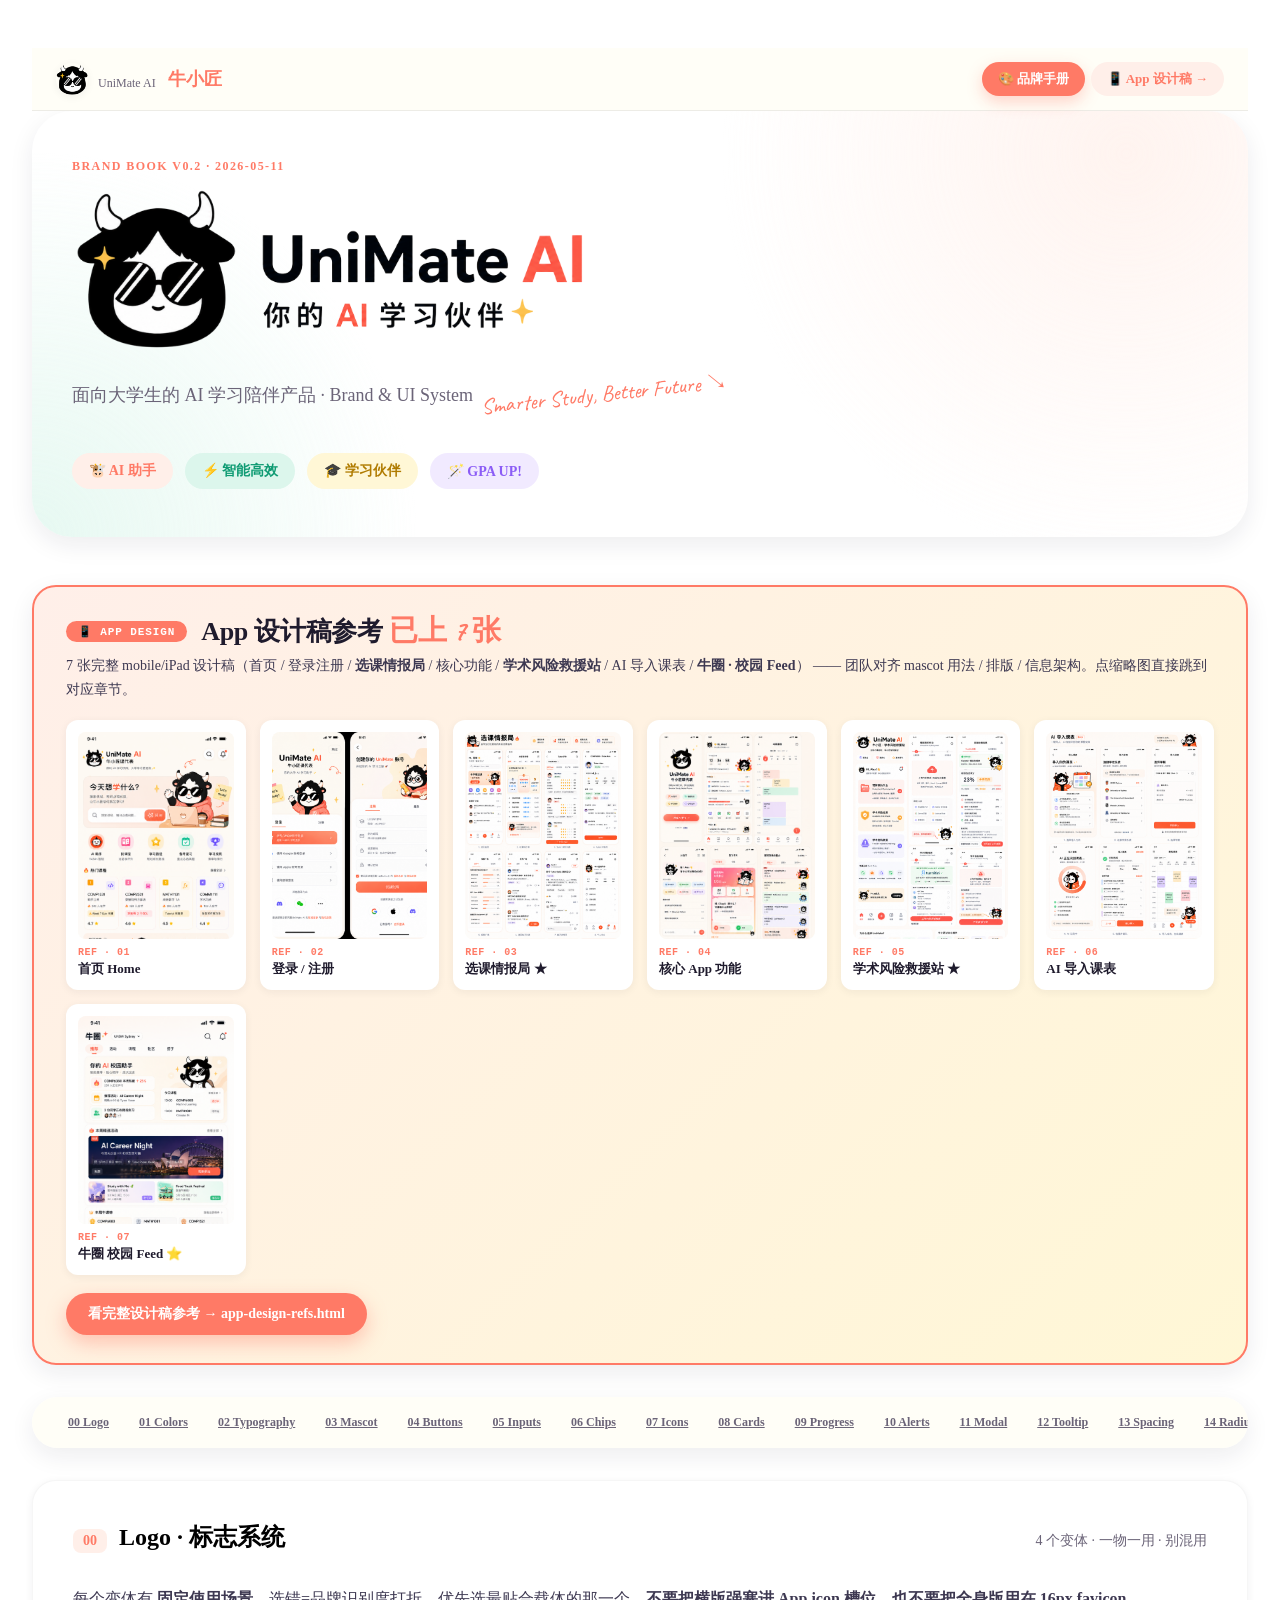
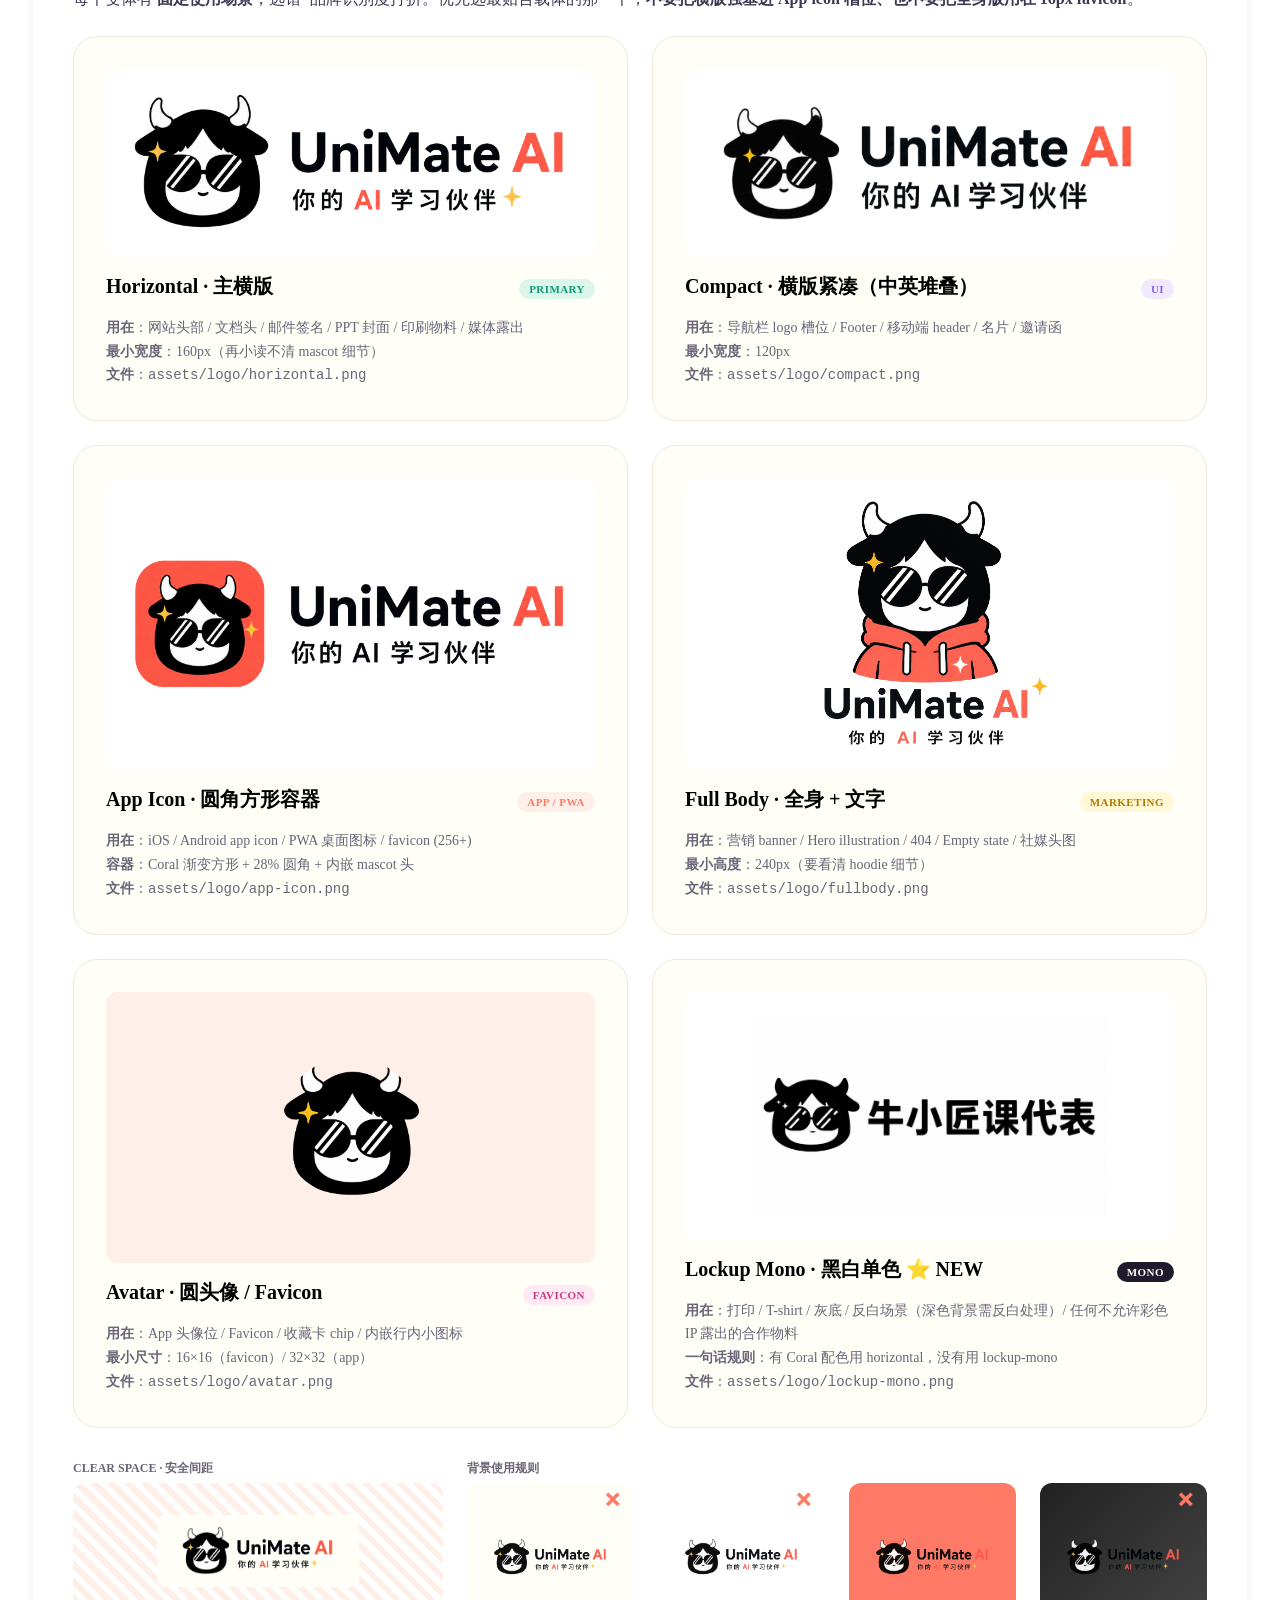
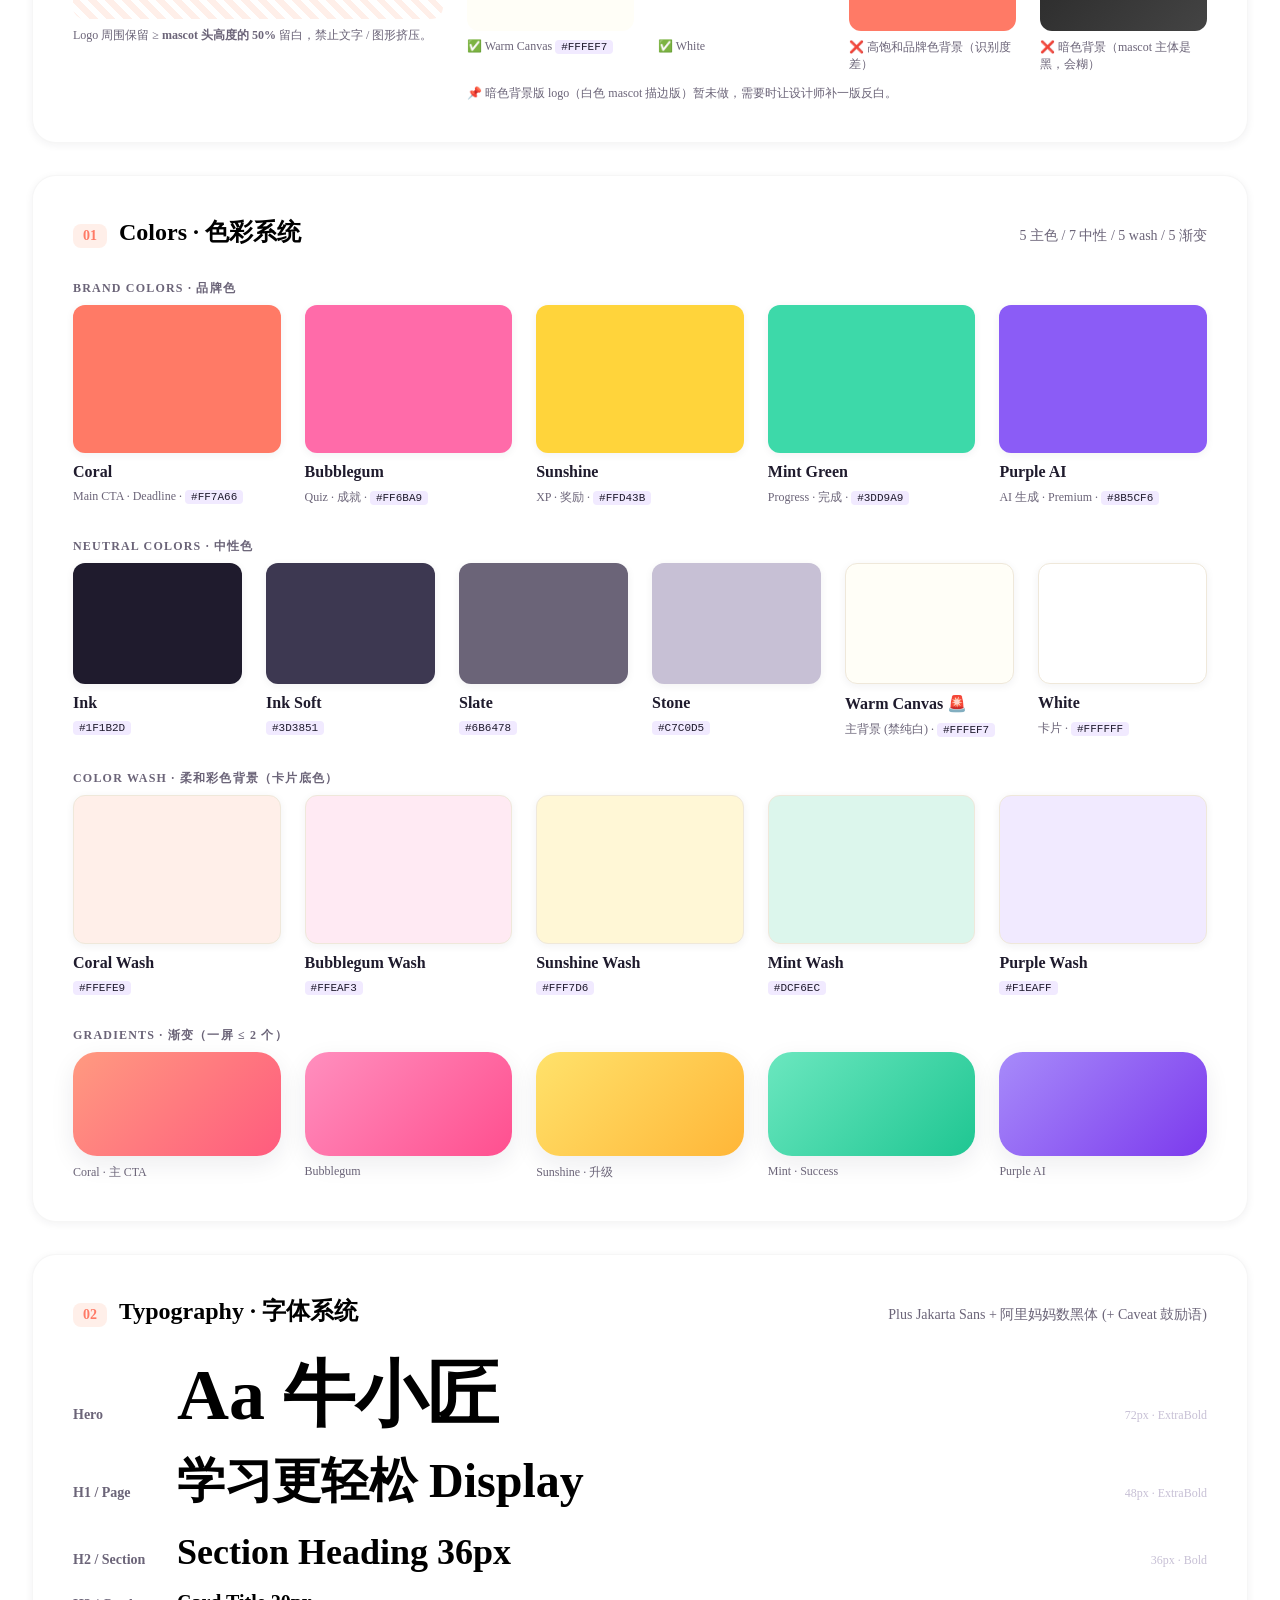
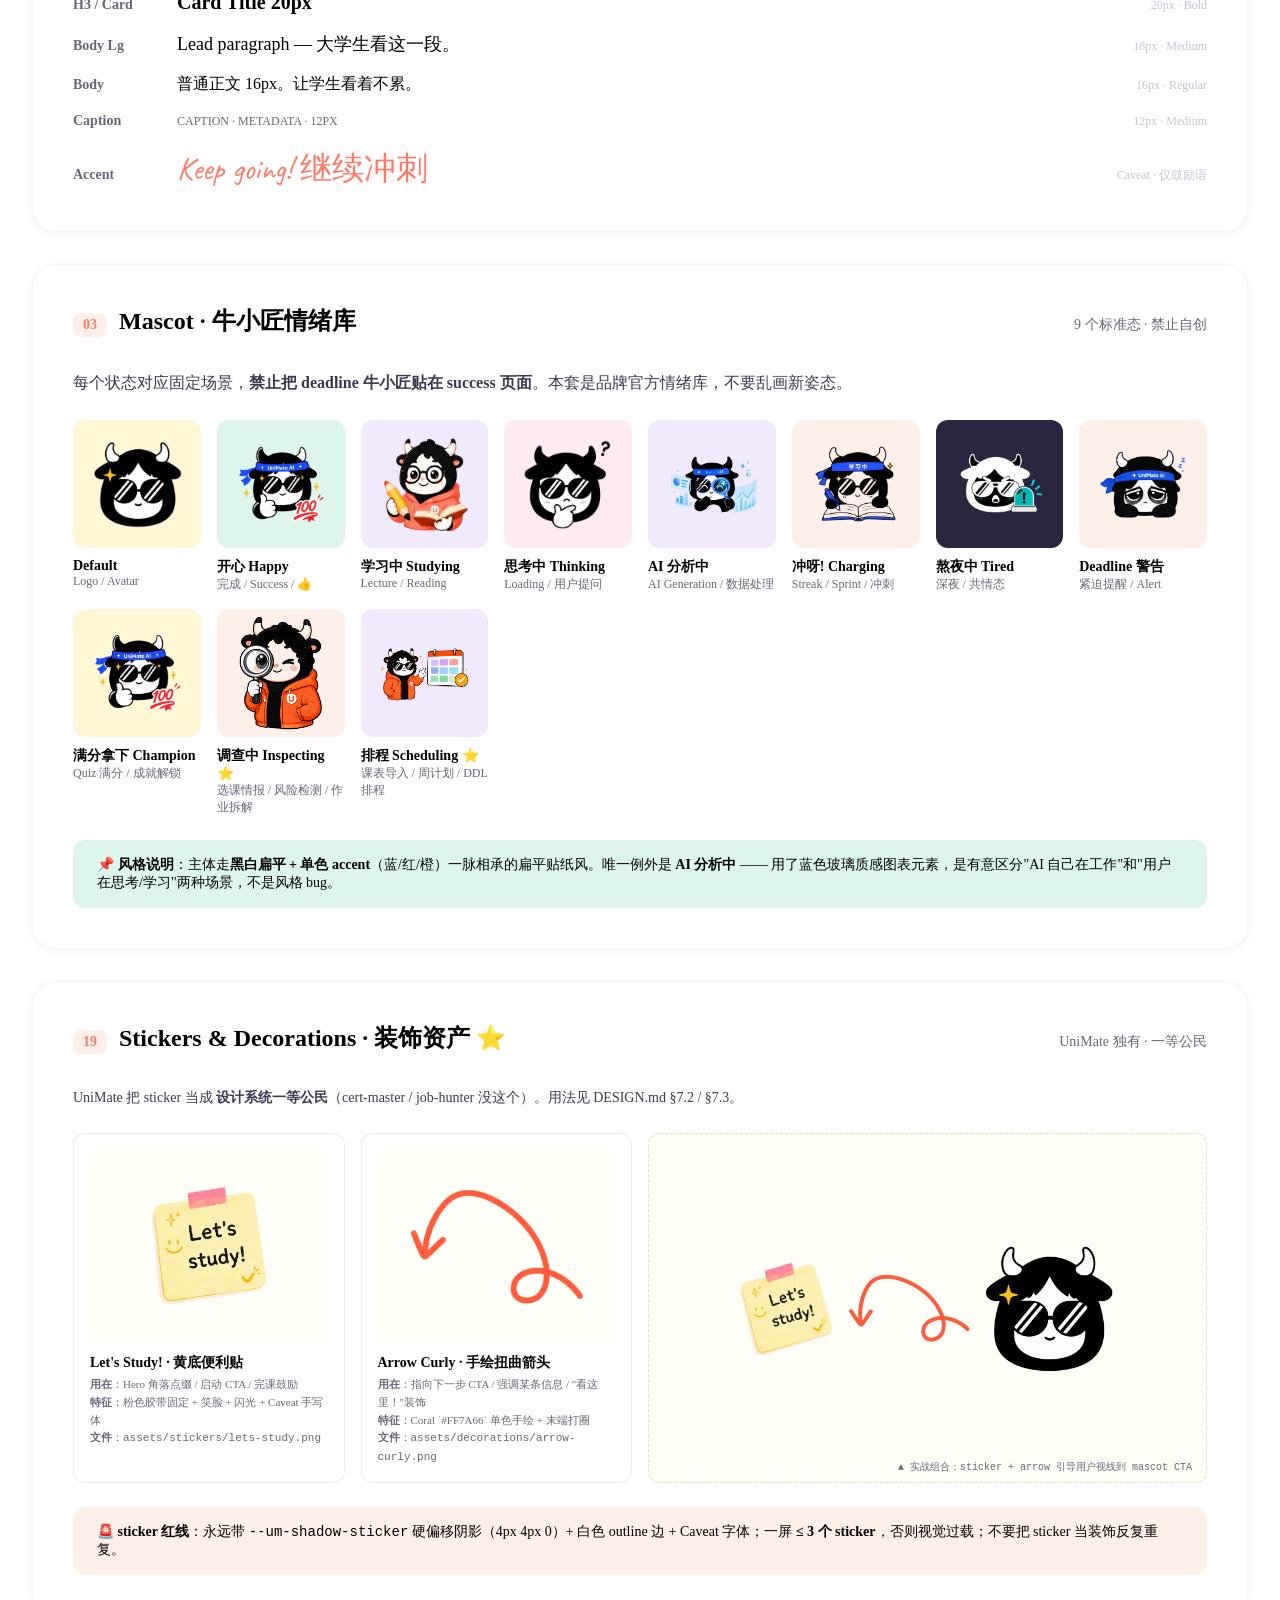
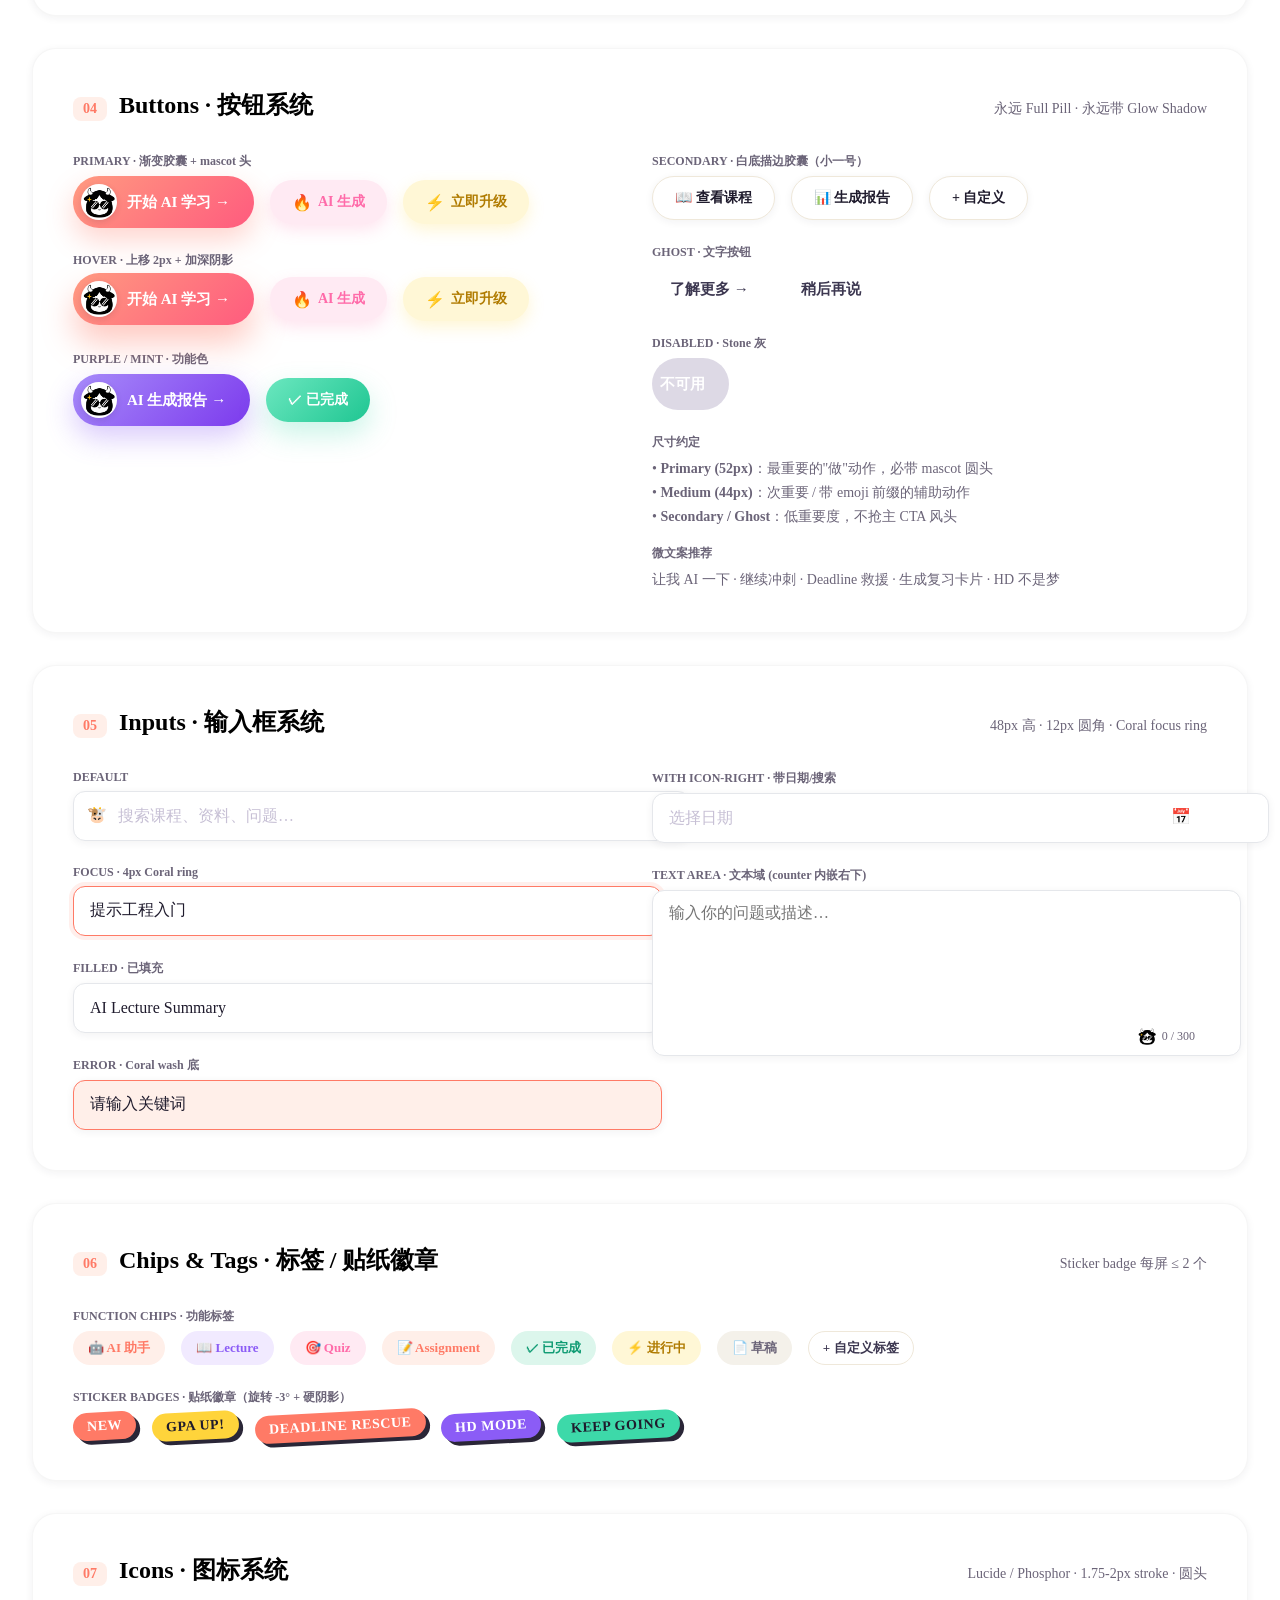
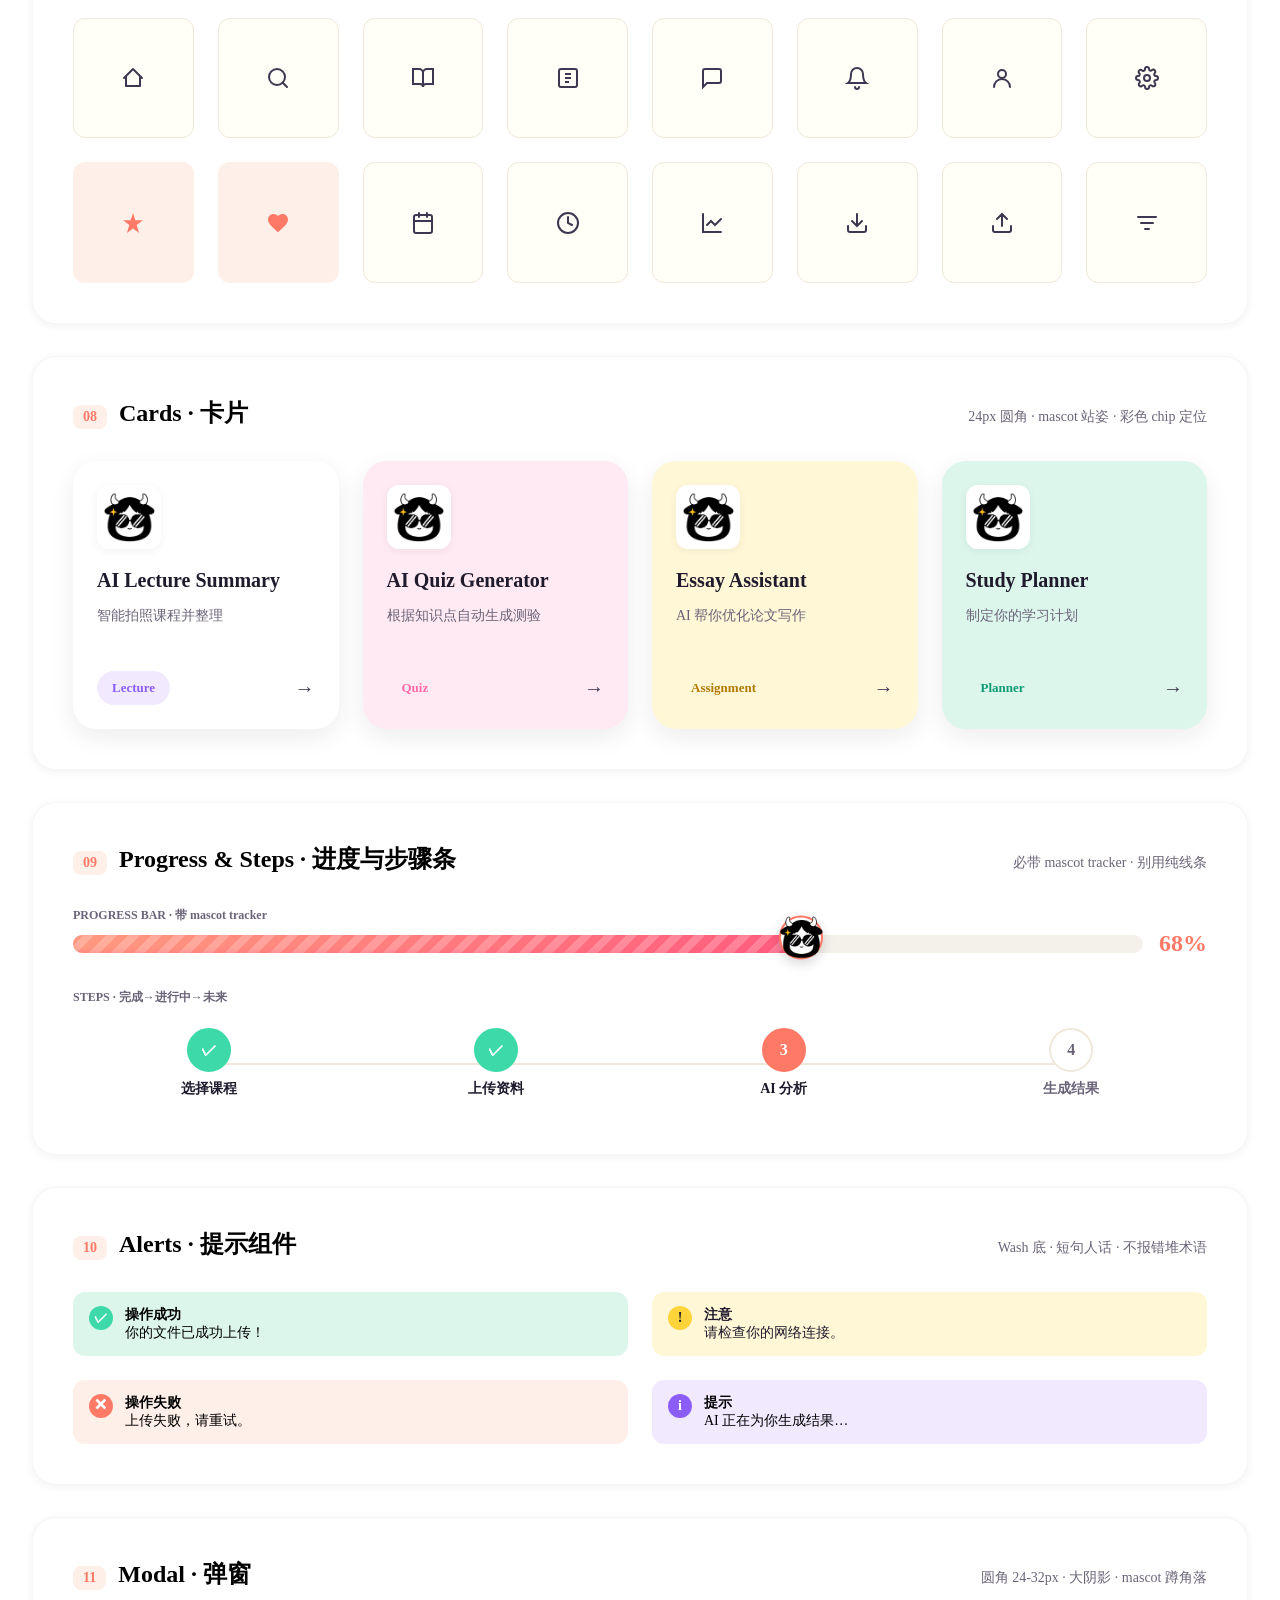
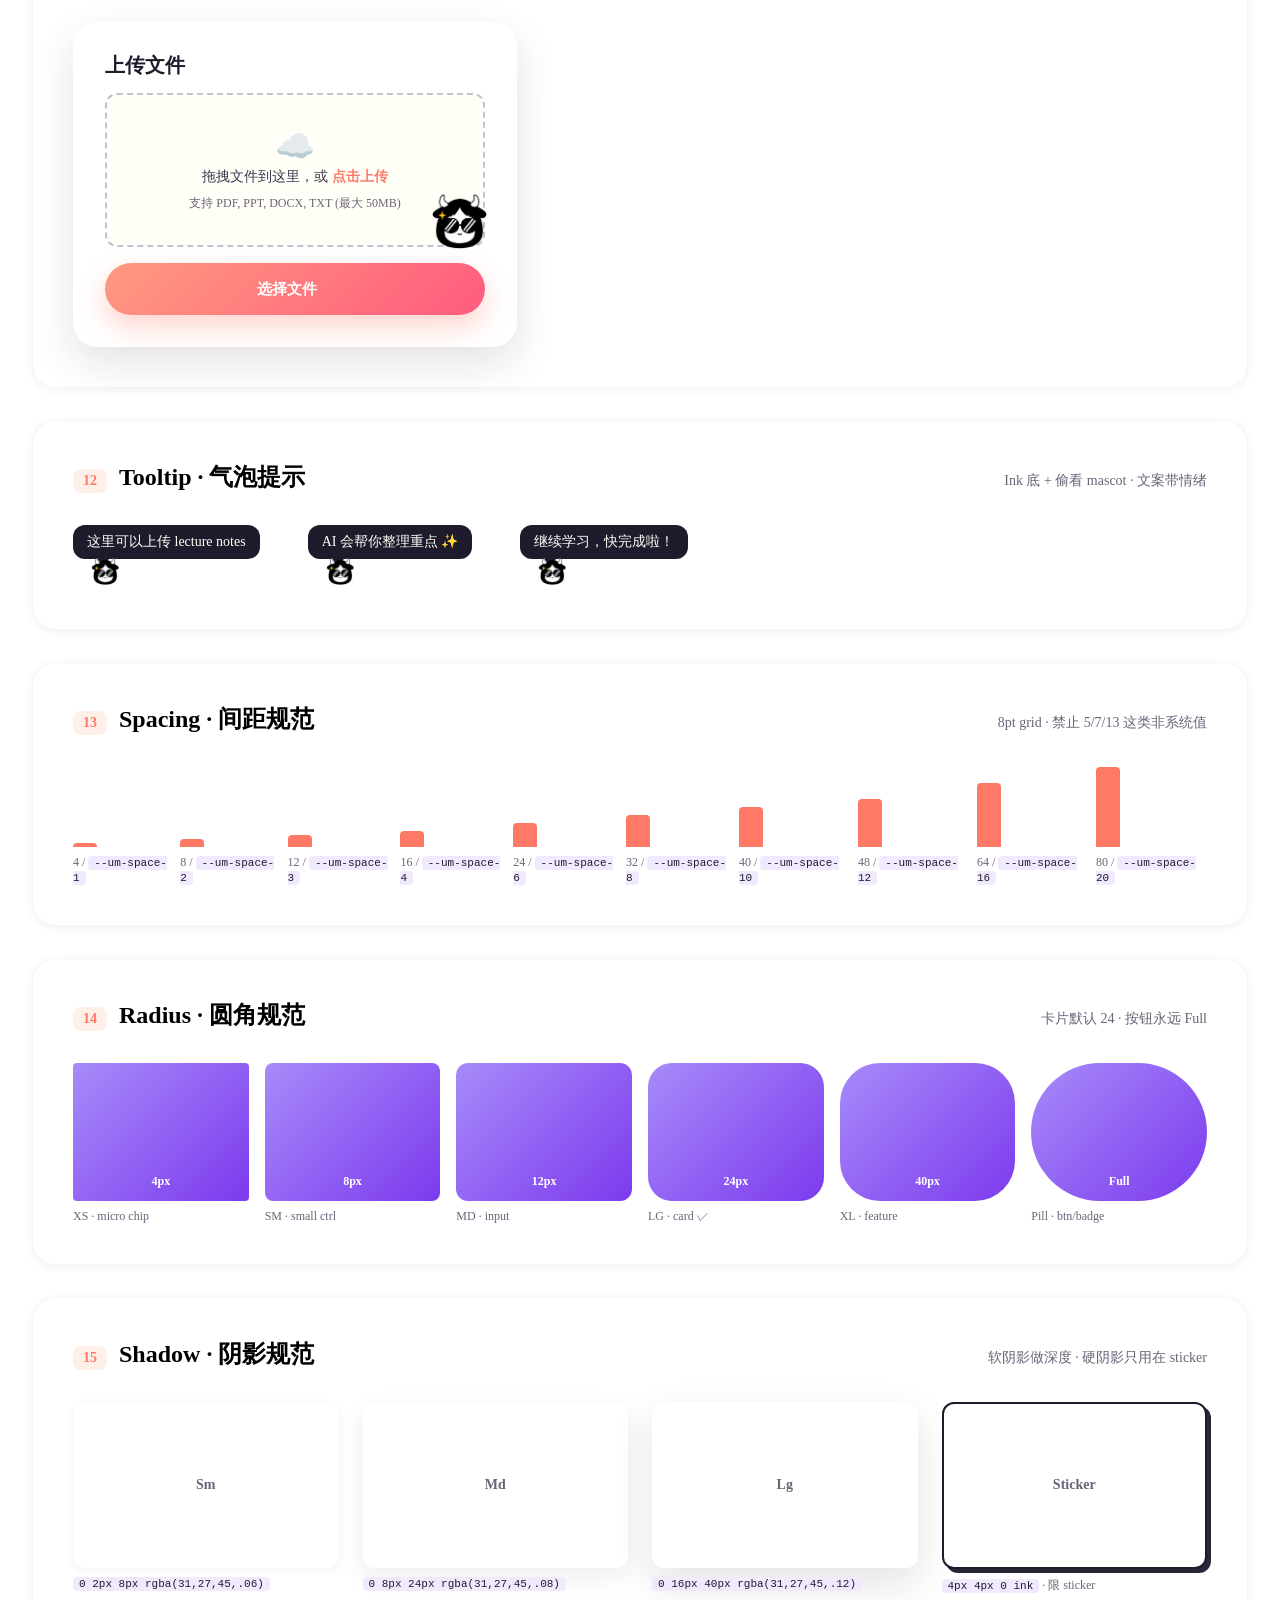
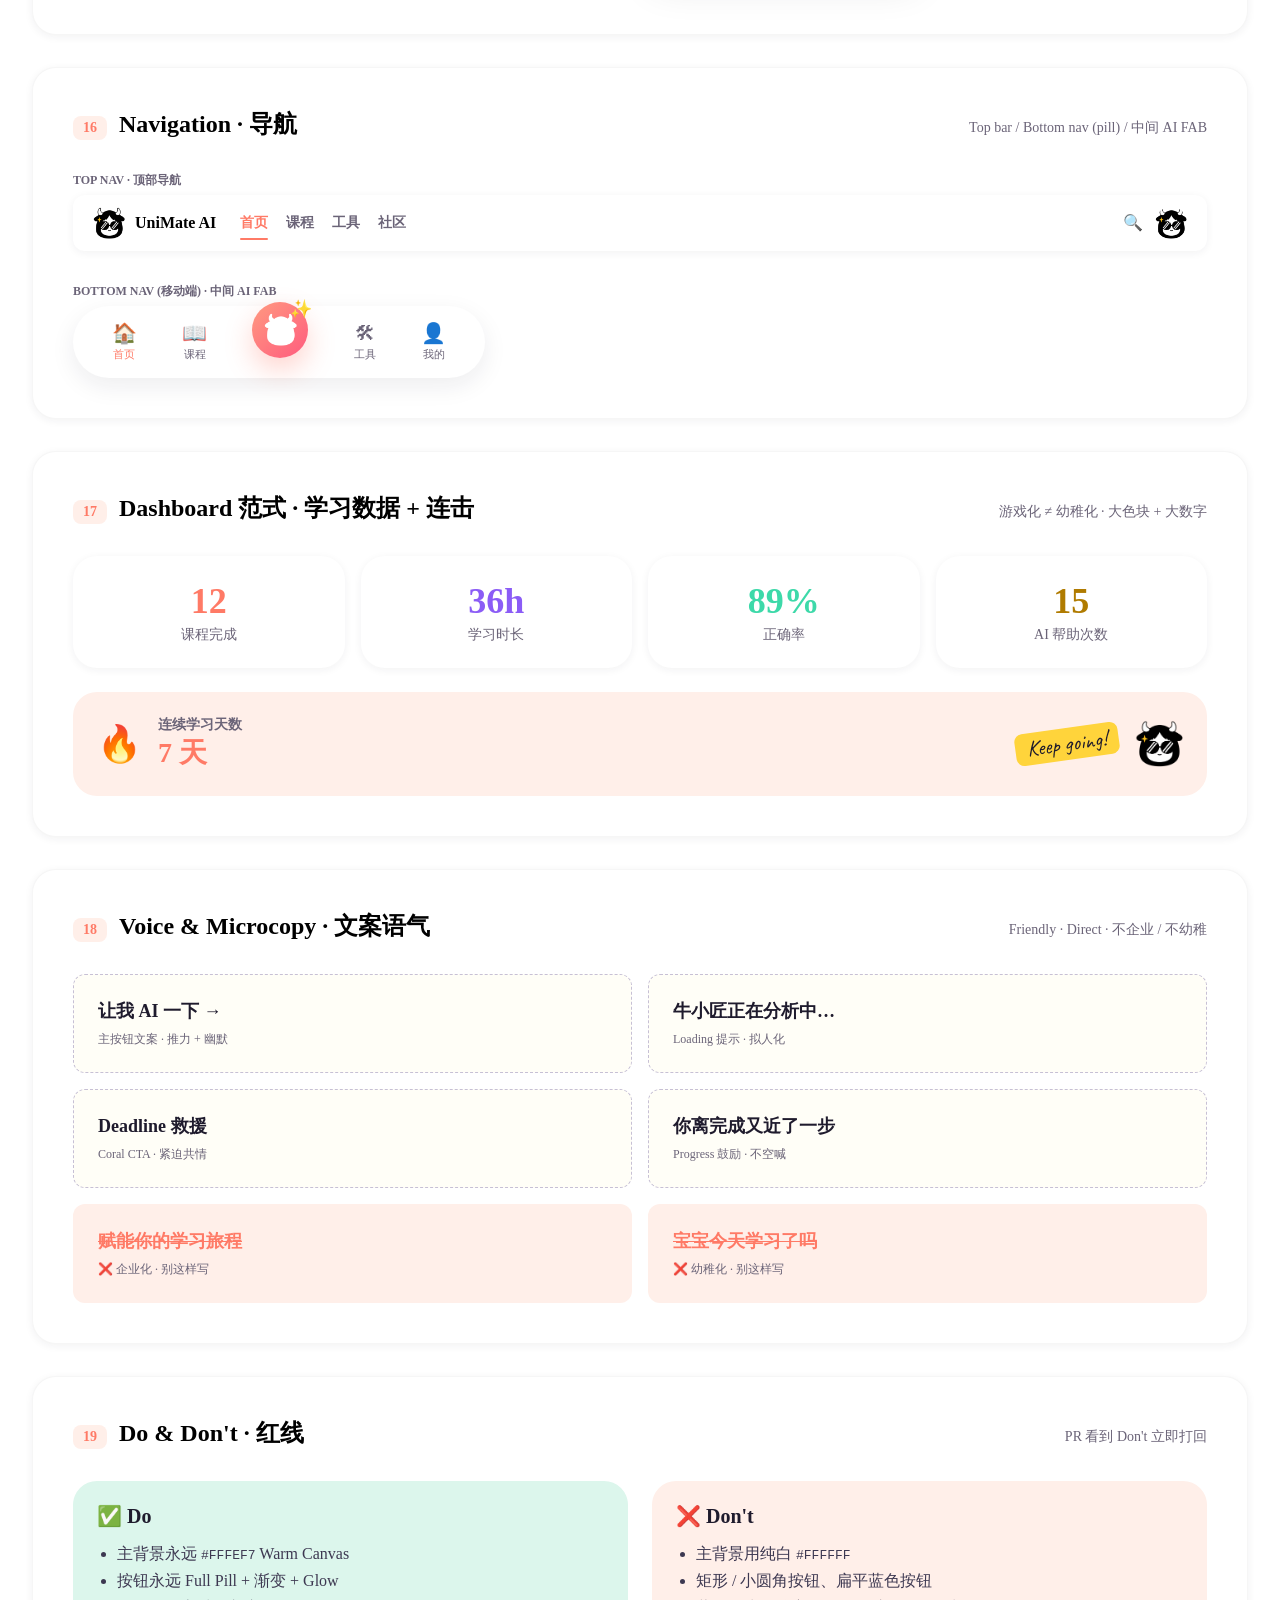
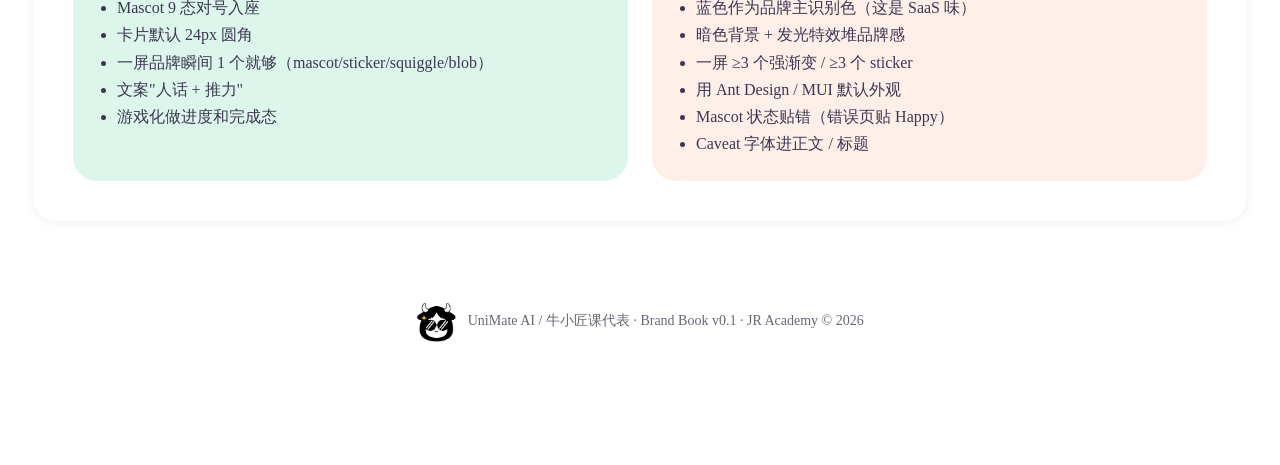
==== commit 415c6955: "feat: brand book v0.2 — app design refs page + 11-state mascot system + Stickers section - Add app-d" ====
--- a/index.html
+++ b/index.html
@@ -646,9 +646,148 @@
       color: var(--um-coral); font-weight: var(--um-fw-extrabold); font-size: 18px;
     }
     .bg-dont img { height: 36px; width: auto; opacity: 0.95; }
+
+    /* —— Cross-doc sticky nav (链 app-design-refs.html) —— */
+    .um-sticky-nav {
+      position: sticky; top: 0; z-index: 100;
+      background: rgba(255, 254, 247, 0.92);
+      backdrop-filter: blur(12px);
+      -webkit-backdrop-filter: blur(12px);
+      padding: 14px 24px;
+      border-bottom: 1px solid rgba(31,27,45,0.08);
+      display: flex; align-items: center; gap: 14px;
+      margin: 0;
+    }
+    .um-sticky-nav .um-brand {
+      display: flex; align-items: center; gap: 10px;
+      font-weight: 800; font-size: 14px; color: var(--um-ink);
+    }
+    .um-sticky-nav .um-brand img { width: 32px; height: 32px; border-radius: 50%; box-shadow: var(--um-shadow-sm); }
+    .um-sticky-nav .um-brand .label-zh { font-family: var(--um-font-accent); font-size: 18px; color: var(--um-coral); margin-left: 2px; }
+    .um-sticky-nav .um-nav-links { display: flex; gap: 6px; margin-left: auto; }
+    .um-sticky-nav .um-nav-link {
+      display: inline-flex; align-items: center; gap: 6px;
+      padding: 8px 16px; border-radius: var(--um-radius-full);
+      font-size: 13px; font-weight: 700; text-decoration: none;
+      transition: transform var(--um-dur-hover), background var(--um-dur-hover);
+    }
+    .um-sticky-nav .um-nav-link.current {
+      background: var(--um-coral); color: var(--um-white);
+      box-shadow: 0 6px 16px rgba(255,122,102,0.32);
+    }
+    .um-sticky-nav .um-nav-link.subtle { background: var(--um-wash-coral); color: var(--um-coral); }
+    .um-sticky-nav .um-nav-link.subtle:hover { background: var(--um-coral); color: var(--um-white); transform: translateY(-1px); }
+    @media (max-width: 700px) {
+      .um-sticky-nav { gap: 8px; padding: 10px 16px; }
+      .um-sticky-nav .um-brand .label { display: none; }
+      .um-sticky-nav .um-brand .label-zh { display: none; }
+      .um-sticky-nav .um-nav-link { padding: 6px 12px; font-size: 12px; }
+    }
+
+    /* —— App design refs callout (link to app-design-refs.html) —— */
+    .app-refs-callout {
+      background: linear-gradient(135deg, var(--um-wash-coral) 0%, var(--um-wash-sunshine) 100%);
+      border: 2px solid var(--um-coral);
+      border-radius: var(--um-radius-lg);
+      padding: 28px 32px;
+      margin: 32px auto;
+      max-width: 1200px;
+      box-shadow: var(--um-shadow-md);
+    }
+    .app-refs-callout .header-row {
+      display: flex; align-items: center; gap: 14px;
+      flex-wrap: wrap;
+      margin-bottom: 6px;
+    }
+    .app-refs-callout .kicker {
+      background: var(--um-coral); color: var(--um-white);
+      font-family: 'JetBrains Mono', monospace;
+      font-size: 11px; font-weight: 800;
+      padding: 4px 12px;
+      border-radius: var(--um-radius-full);
+      letter-spacing: 0.08em;
+    }
+    .app-refs-callout h2 {
+      margin: 0; font-size: 26px; font-weight: 800;
+      color: var(--um-ink); letter-spacing: -0.3px;
+    }
+    .app-refs-callout h2 .accent {
+      font-family: var(--um-font-accent);
+      color: var(--um-coral); font-size: 1.1em;
+    }
+    .app-refs-callout p.lead {
+      margin: 0 0 18px; font-size: 14px;
+      color: var(--um-ink-soft); line-height: var(--um-lh-relaxed);
+    }
+    .app-refs-grid {
+      display: grid;
+      grid-template-columns: repeat(auto-fill, minmax(170px, 1fr));
+      gap: 14px;
+      margin-bottom: 18px;
+    }
+    .app-refs-grid a {
+      background: var(--um-white);
+      border-radius: var(--um-radius-md);
+      box-shadow: var(--um-shadow-sm);
+      padding: 12px;
+      text-decoration: none;
+      display: flex; flex-direction: column; gap: 8px;
+      transition: all var(--um-dur-card);
+    }
+    .app-refs-grid a:hover {
+      transform: translateY(-3px);
+      box-shadow: var(--um-shadow-md);
+    }
+    .app-refs-grid .thumb {
+      width: 100%; aspect-ratio: 3/4;
+      background: var(--um-canvas);
+      border-radius: var(--um-radius-sm);
+      overflow: hidden;
+      display: flex; align-items: center; justify-content: center;
+    }
+    .app-refs-grid .thumb img {
+      width: 100%; height: 100%; object-fit: cover; object-position: top;
+    }
+    .app-refs-grid .meta {
+      display: flex; flex-direction: column; gap: 2px;
+    }
+    .app-refs-grid .num {
+      font-family: 'JetBrains Mono', monospace;
+      font-size: 10px; font-weight: 700;
+      color: var(--um-coral);
+      letter-spacing: 0.05em;
+    }
+    .app-refs-grid .title {
+      font-size: 13px; font-weight: 700;
+      color: var(--um-ink);
+    }
+    .app-refs-cta {
+      display: inline-flex; align-items: center; gap: 8px;
+      padding: 12px 22px;
+      background: var(--um-coral); color: var(--um-white);
+      border-radius: var(--um-radius-full);
+      font-size: 14px; font-weight: 700;
+      text-decoration: none;
+      box-shadow: 0 8px 20px rgba(255,122,102,0.4);
+      transition: transform var(--um-dur-hover);
+    }
+    .app-refs-cta:hover { transform: translateY(-2px); }
   </style>
 </head>
 <body>
+
+  <!-- ═════════════════════════ STICKY NAV (cross-doc) ═════════════════════════ -->
+  <nav class="um-sticky-nav">
+    <span class="um-brand">
+      <img src="assets/logo/avatar.png" alt=""/>
+      <span class="label">UniMate AI</span>
+      <span class="label-zh">牛小匠</span>
+    </span>
+    <div class="um-nav-links">
+      <a href="index.html" class="um-nav-link current">🎨 品牌手册</a>
+      <a href="app-design-refs.html" class="um-nav-link subtle">📱 App 设计稿 →</a>
+    </div>
+  </nav>
 
   <!-- ═════════════════════════ HERO ═════════════════════════ -->
   <header class="hero">
@@ -664,6 +803,49 @@
       </div>
     </div>
   </header>
+
+  <!-- ═════════════════════════ APP 设计稿 入口 callout ═════════════════════════ -->
+  <section class="app-refs-callout">
+    <div class="header-row">
+      <span class="kicker">📱 APP DESIGN</span>
+      <h2>App 设计稿参考 <span class="accent">已上 7 张</span></h2>
+    </div>
+    <p class="lead">
+      7 张完整 mobile/iPad 设计稿（首页 / 登录注册 / <strong>选课情报局</strong> / 核心功能 / <strong>学术风险救援站</strong> / AI 导入课表 / <strong>牛圈 · 校园 Feed</strong>）
+      —— 团队对齐 mascot 用法 / 排版 / 信息架构。点缩略图直接跳到对应章节。
+    </p>
+    <div class="app-refs-grid">
+      <a href="app-design-refs.html#ref-01">
+        <div class="thumb"><img src="assets/app-design-refs/01-home.png" alt=""/></div>
+        <div class="meta"><span class="num">REF · 01</span><span class="title">首页 Home</span></div>
+      </a>
+      <a href="app-design-refs.html#ref-02">
+        <div class="thumb"><img src="assets/app-design-refs/02-auth.png" alt=""/></div>
+        <div class="meta"><span class="num">REF · 02</span><span class="title">登录 / 注册</span></div>
+      </a>
+      <a href="app-design-refs.html#ref-03">
+        <div class="thumb"><img src="assets/app-design-refs/03-course-intel-community.png" alt=""/></div>
+        <div class="meta"><span class="num">REF · 03</span><span class="title">选课情报局 ★</span></div>
+      </a>
+      <a href="app-design-refs.html#ref-04">
+        <div class="thumb"><img src="assets/app-design-refs/04-core-features.png" alt=""/></div>
+        <div class="meta"><span class="num">REF · 04</span><span class="title">核心 App 功能</span></div>
+      </a>
+      <a href="app-design-refs.html#ref-05">
+        <div class="thumb"><img src="assets/app-design-refs/05-academic-risk-rescue.png" alt=""/></div>
+        <div class="meta"><span class="num">REF · 05</span><span class="title">学术风险救援站 ★</span></div>
+      </a>
+      <a href="app-design-refs.html#ref-06">
+        <div class="thumb"><img src="assets/app-design-refs/06-ai-timetable-import.png" alt=""/></div>
+        <div class="meta"><span class="num">REF · 06</span><span class="title">AI 导入课表</span></div>
+      </a>
+      <a href="app-design-refs.html#ref-07">
+        <div class="thumb"><img src="assets/app-design-refs/07-niu-quan-campus-feed.png" alt=""/></div>
+        <div class="meta"><span class="num">REF · 07</span><span class="title">牛圈 校园 Feed ⭐</span></div>
+      </a>
+    </div>
+    <a href="app-design-refs.html" class="app-refs-cta">看完整设计稿参考 → app-design-refs.html</a>
+  </section>
 
   <!-- ═════════════════════════ TOC ═════════════════════════ -->
   <nav class="toc">
@@ -686,7 +868,8 @@
     <a href="#navigation">16 Navigation</a>
     <a href="#dashboard">17 Dashboard</a>
     <a href="#voice">18 Voice</a>
-    <a href="#dos">19 Do & Don't</a>
+    <a href="#stickers">19 Stickers ⭐</a>
+    <a href="#dos">20 Do & Don't</a>
   </nav>
 
   <!-- 00 ─ LOGO SYSTEM ─────────────────────────────────────── -->
@@ -749,6 +932,36 @@
           <b>用在</b>：营销 banner / Hero illustration / 404 / Empty state / 社媒头图<br/>
           <b>最小高度</b>：240px（要看清 hoodie 细节）<br/>
           <b>文件</b>：<code>assets/logo/fullbody.png</code>
+        </div>
+      </div>
+
+      <!-- Avatar (圆头像) -->
+      <div class="logo-card">
+        <div class="logo-stage" style="background:var(--um-wash-coral); border-radius:var(--um-radius-md); padding:24px; display:flex; align-items:center; justify-content:center">
+          <img src="assets/logo/avatar.png" alt="Avatar 圆头像" style="max-height:140px; border-radius:50%"/>
+        </div>
+        <div class="meta-row">
+          <span class="meta-name">Avatar · 圆头像 / Favicon</span>
+          <span class="meta-tag" style="background:var(--um-wash-bubblegum);color:#c93a87">FAVICON</span>
+        </div>
+        <div class="meta-desc">
+          <b>用在</b>：App 头像位 / Favicon / 收藏卡 chip / 内嵌行内小图标<br/>
+          <b>最小尺寸</b>：16×16（favicon）/ 32×32（app）<br/>
+          <b>文件</b>：<code>assets/logo/avatar.png</code>
+        </div>
+      </div>
+
+      <!-- Lockup Mono ⭐ NEW (黑白单色版) -->
+      <div class="logo-card">
+        <div class="logo-stage" style="background:var(--um-white); border-radius:var(--um-radius-md); padding:24px"><img src="assets/logo/lockup-mono.png" alt="Lockup Mono 黑白单色"/></div>
+        <div class="meta-row">
+          <span class="meta-name">Lockup Mono · 黑白单色 ⭐ NEW</span>
+          <span class="meta-tag" style="background:var(--um-ink);color:var(--um-white)">MONO</span>
+        </div>
+        <div class="meta-desc">
+          <b>用在</b>：打印 / T-shirt / 灰底 / 反白场景（深色背景需反白处理）/ 任何不允许彩色 IP 露出的合作物料<br/>
+          <b>一句话规则</b>：有 Coral 配色用 horizontal，没有用 lockup-mono<br/>
+          <b>文件</b>：<code>assets/logo/lockup-mono.png</code>
         </div>
       </div>
     </div>
@@ -870,11 +1083,65 @@
       <div><div class="mascot-cell m-tired"><img src="assets/mascot/tired.png" alt="" /></div><div class="mascot-state">熬夜中 Tired</div><div class="mascot-meta">深夜 / 共情态</div></div>
       <div><div class="mascot-cell m-deadline"><img src="assets/mascot/deadline.png" alt="" /></div><div class="mascot-state">Deadline 警告</div><div class="mascot-meta">紧迫提醒 / Alert</div></div>
       <div><div class="mascot-cell m-champion" style="background:var(--um-wash-sunshine)"><img src="assets/mascot/champion.png" alt="" /></div><div class="mascot-state">满分拿下 Champion</div><div class="mascot-meta">Quiz 满分 / 成就解锁</div></div>
+      <div><div class="mascot-cell m-inspecting" style="background:var(--um-wash-coral)"><img src="assets/mascot/inspecting.png" alt="" /></div><div class="mascot-state">调查中 Inspecting ⭐</div><div class="mascot-meta">选课情报 / 风险检测 / 作业拆解</div></div>
+      <div><div class="mascot-cell m-scheduling" style="background:var(--um-wash-purple)"><img src="assets/mascot/scheduling.png" alt="" /></div><div class="mascot-state">排程 Scheduling ⭐</div><div class="mascot-meta">课表导入 / 周计划 / DDL 排程</div></div>
     </div>
 
     <div style="background:var(--um-wash-mint);padding:var(--um-space-4) var(--um-space-6);border-radius:var(--um-radius-md);margin-top:var(--um-space-6);font-size:var(--um-fs-body-sm)">
       <b>📌 风格说明</b>：主体走<b>黑白扁平 + 单色 accent</b>（蓝/红/橙）一脉相承的扁平贴纸风。唯一例外是 <b>AI 分析中</b> ——
       用了蓝色玻璃质感图表元素，是有意区分"AI 自己在工作"和"用户在思考/学习"两种场景，不是风格 bug。
+    </div>
+  </section>
+
+  <!-- 19 ─ STICKERS & DECORATIONS ─────────────────────────── -->
+  <section class="section" id="stickers">
+    <div class="section-head"><span class="section-num">19</span><span class="section-title">Stickers &amp; Decorations · 装饰资产 ⭐</span><span class="section-sub">UniMate 独有 · 一等公民</span></div>
+    <p style="font-size:var(--um-fs-body-sm); color:var(--um-ink-soft); margin-top:6px">
+      UniMate 把 sticker 当成 <b>设计系统一等公民</b>（cert-master / job-hunter 没这个）。用法见 DESIGN.md §7.2 / §7.3。
+    </p>
+
+    <div style="display:grid; grid-template-columns: repeat(auto-fill, minmax(220px, 1fr)); gap:var(--um-space-4); margin-top:var(--um-space-6)">
+      <!-- Sticker: Let's study! -->
+      <div style="background:var(--um-white); border:1px solid rgba(31,27,45,0.08); border-radius:var(--um-radius-md); padding:var(--um-space-4); display:flex; flex-direction:column; gap:var(--um-space-3)">
+        <div style="background:var(--um-canvas); border-radius:var(--um-radius-sm); padding:var(--um-space-4); display:flex; align-items:center; justify-content:center; min-height:160px">
+          <img src="assets/stickers/lets-study.png" alt="Let's study sticker" style="max-height:120px; max-width:100%"/>
+        </div>
+        <div style="display:flex; flex-direction:column; gap:4px">
+          <div style="font-weight:700; font-size:var(--um-fs-body-sm)">Let's Study! · 黄底便利贴</div>
+          <div style="font-size:11px; color:var(--um-slate); line-height:1.6">
+            <b>用在</b>：Hero 角落点缀 / 启动 CTA / 完课鼓励<br/>
+            <b>特征</b>：粉色胶带固定 + 笑脸 + 闪光 + Caveat 手写体<br/>
+            <b>文件</b>：<code>assets/stickers/lets-study.png</code>
+          </div>
+        </div>
+      </div>
+
+      <!-- Decoration: Curly arrow -->
+      <div style="background:var(--um-white); border:1px solid rgba(31,27,45,0.08); border-radius:var(--um-radius-md); padding:var(--um-space-4); display:flex; flex-direction:column; gap:var(--um-space-3)">
+        <div style="background:var(--um-canvas); border-radius:var(--um-radius-sm); padding:var(--um-space-4); display:flex; align-items:center; justify-content:center; min-height:160px">
+          <img src="assets/decorations/arrow-curly.png" alt="Curly arrow decoration" style="max-height:120px; max-width:100%"/>
+        </div>
+        <div style="display:flex; flex-direction:column; gap:4px">
+          <div style="font-weight:700; font-size:var(--um-fs-body-sm)">Arrow Curly · 手绘扭曲箭头</div>
+          <div style="font-size:11px; color:var(--um-slate); line-height:1.6">
+            <b>用在</b>：指向下一步 CTA / 强调某条信息 / "看这里！"装饰<br/>
+            <b>特征</b>：Coral `#FF7A66` 单色手绘 + 末端打圈<br/>
+            <b>文件</b>：<code>assets/decorations/arrow-curly.png</code>
+          </div>
+        </div>
+      </div>
+
+      <!-- Live demo combo: arrow + sticker pointing to mascot -->
+      <div style="grid-column: span 2; background:var(--um-canvas); border:1px dashed rgba(31,27,45,0.15); border-radius:var(--um-radius-md); padding:var(--um-space-6); position:relative; min-height:200px; display:flex; align-items:center; justify-content:center; gap:var(--um-space-4); flex-wrap:wrap">
+        <img src="assets/stickers/lets-study.png" alt="" style="height:90px; transform:rotate(-8deg)"/>
+        <img src="assets/decorations/arrow-curly.png" alt="" style="height:80px; transform:rotate(-12deg)"/>
+        <img src="assets/mascot/default.png" alt="" style="height:130px"/>
+        <div style="position:absolute; bottom:8px; right:14px; font-size:10px; color:var(--um-slate); font-family:'JetBrains Mono', monospace">▲ 实战组合：sticker + arrow 引导用户视线到 mascot CTA</div>
+      </div>
+    </div>
+
+    <div style="background:var(--um-wash-coral);padding:var(--um-space-4) var(--um-space-6);border-radius:var(--um-radius-md);margin-top:var(--um-space-6);font-size:var(--um-fs-body-sm)">
+      <b>🚨 sticker 红线</b>：永远带 <code>--um-shadow-sticker</code> 硬偏移阴影（4px 4px 0）+ 白色 outline 边 + Caveat 字体；一屏 <b>≤ 3 个 sticker</b>，否则视觉过载；不要把 sticker 当装饰反复重复。
     </div>
   </section>
 
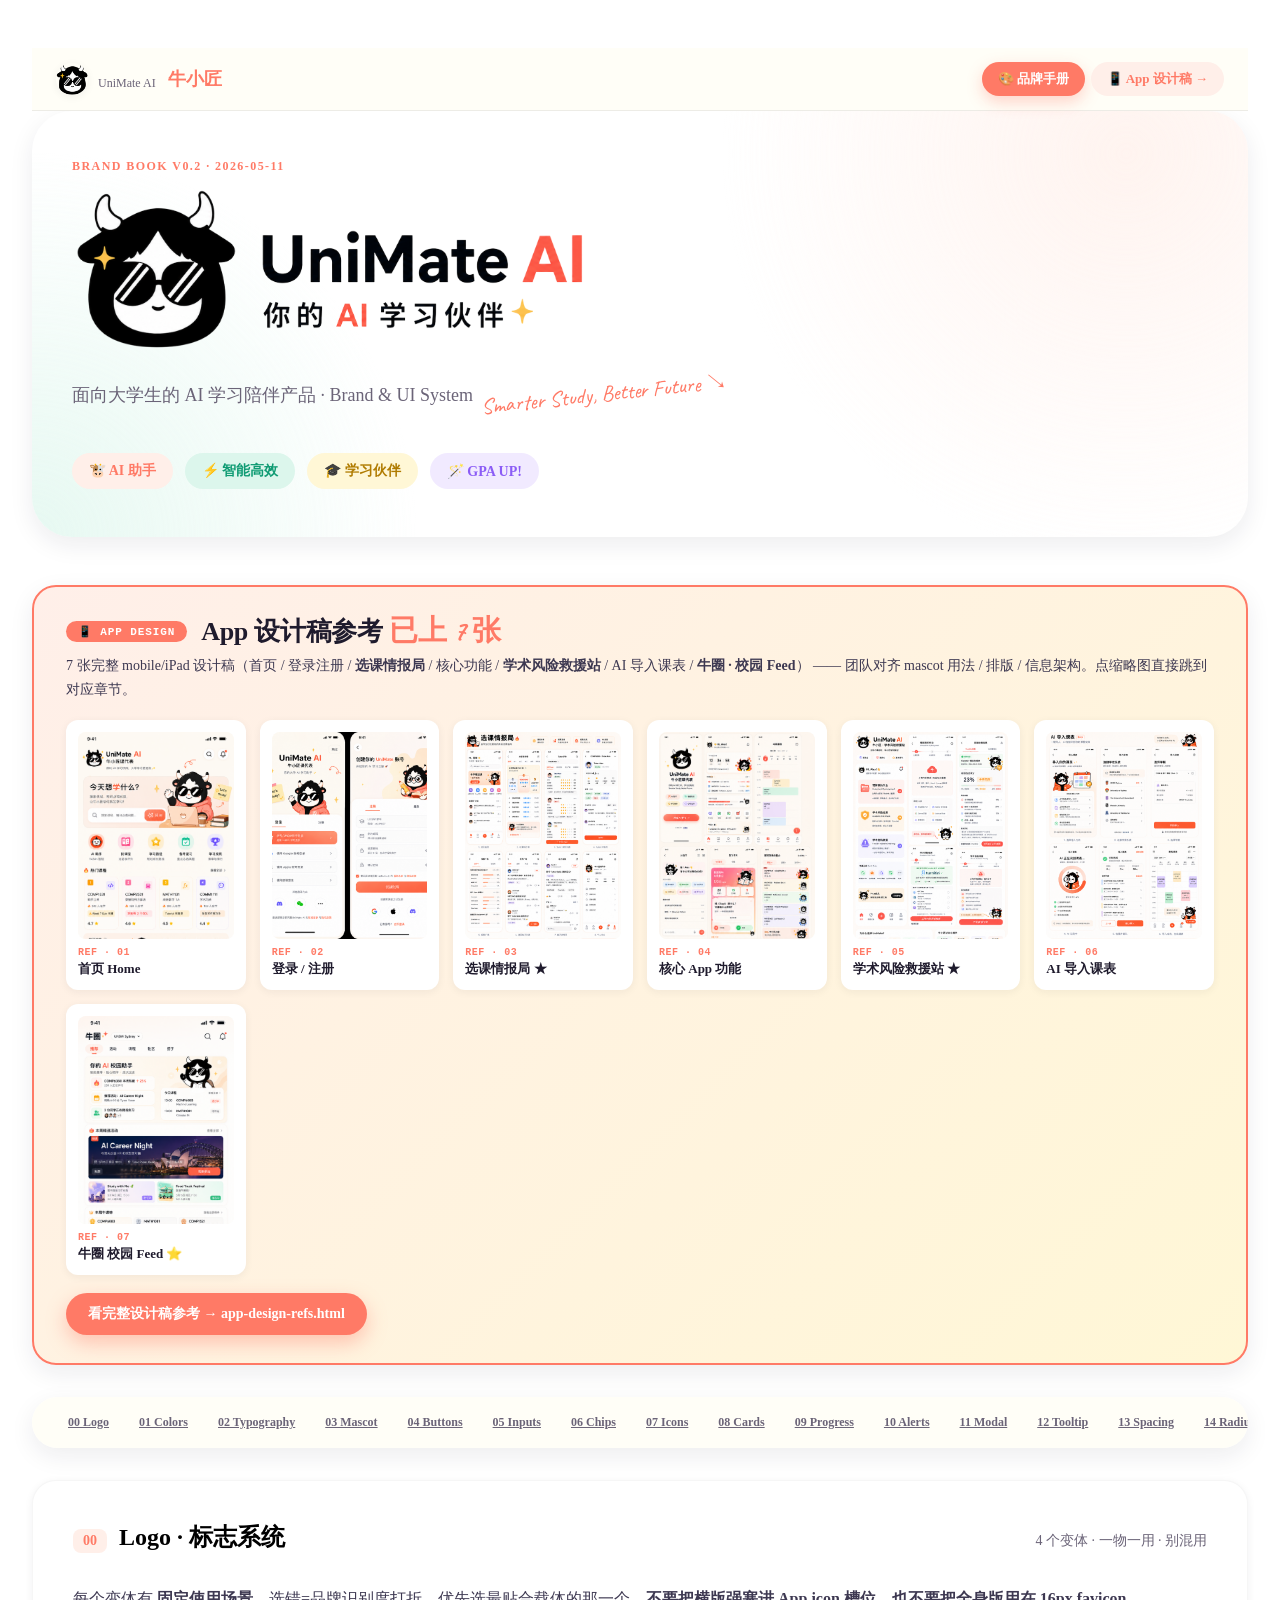
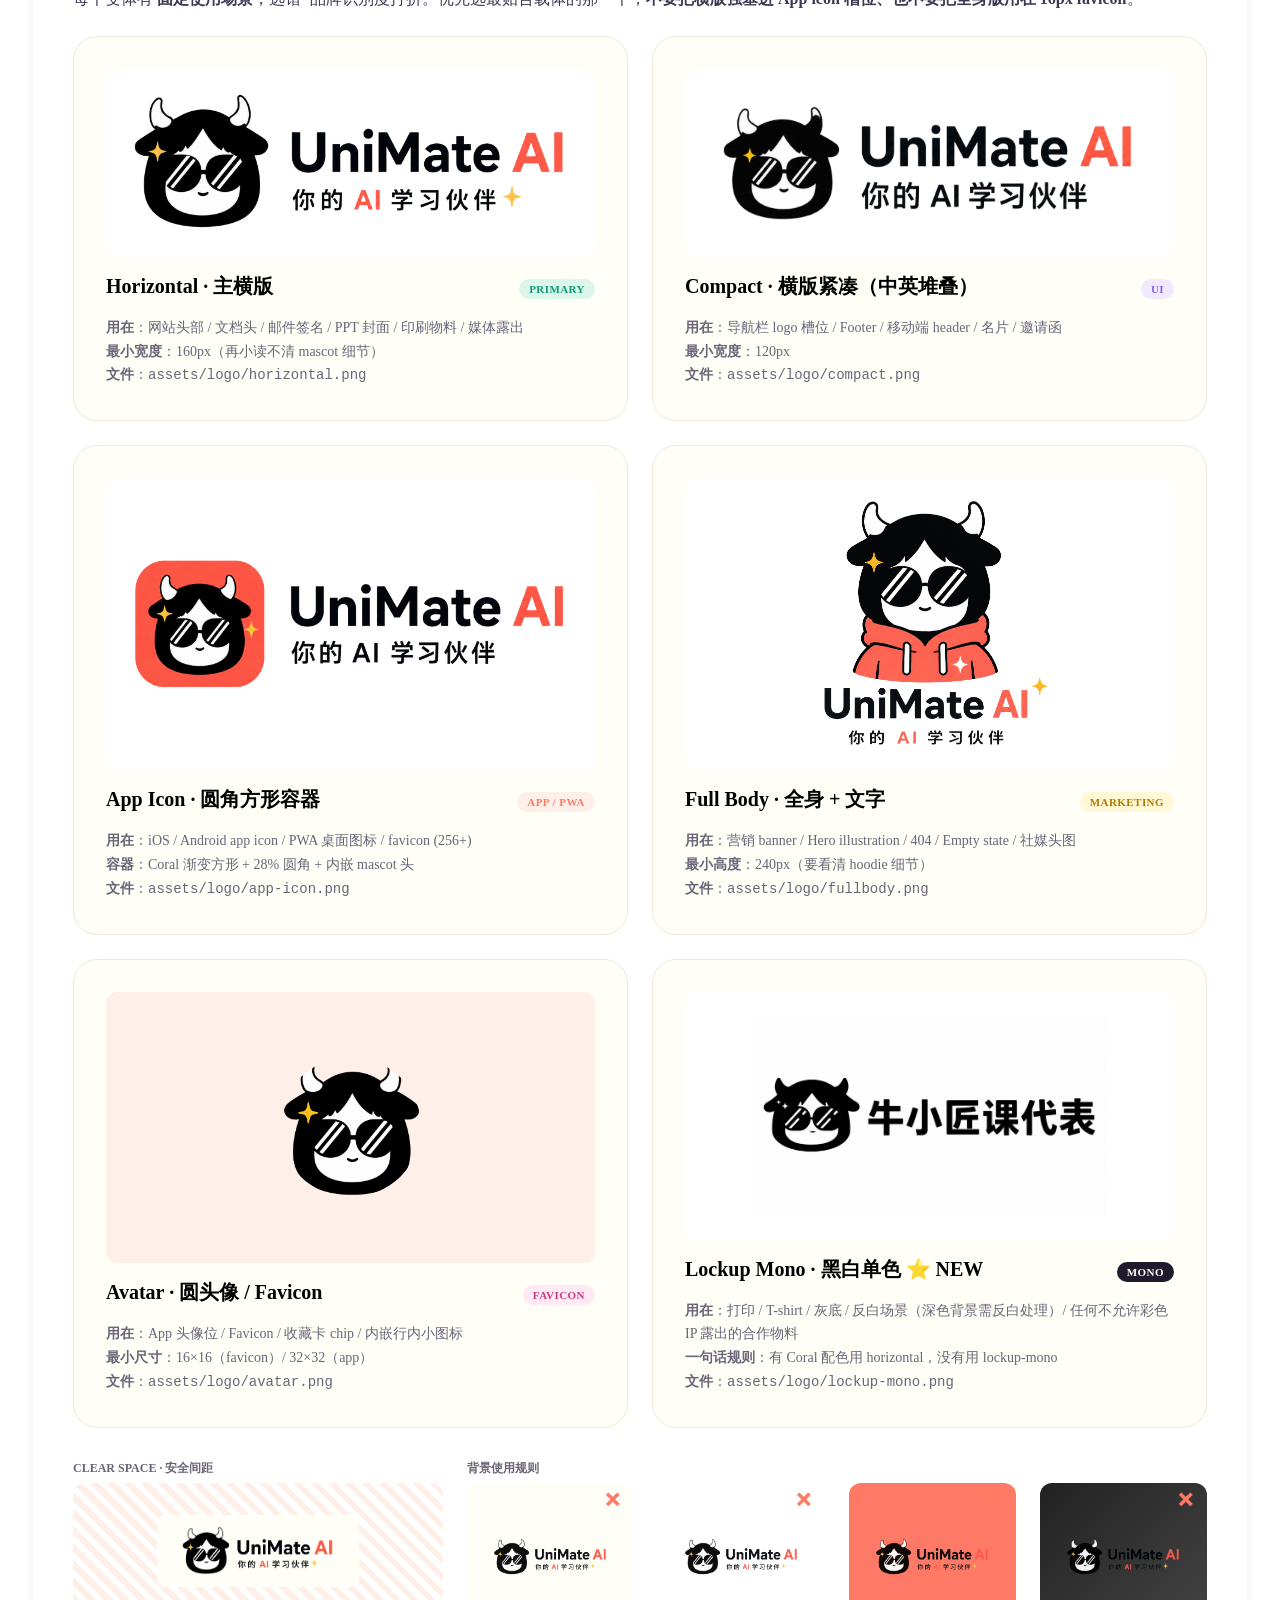
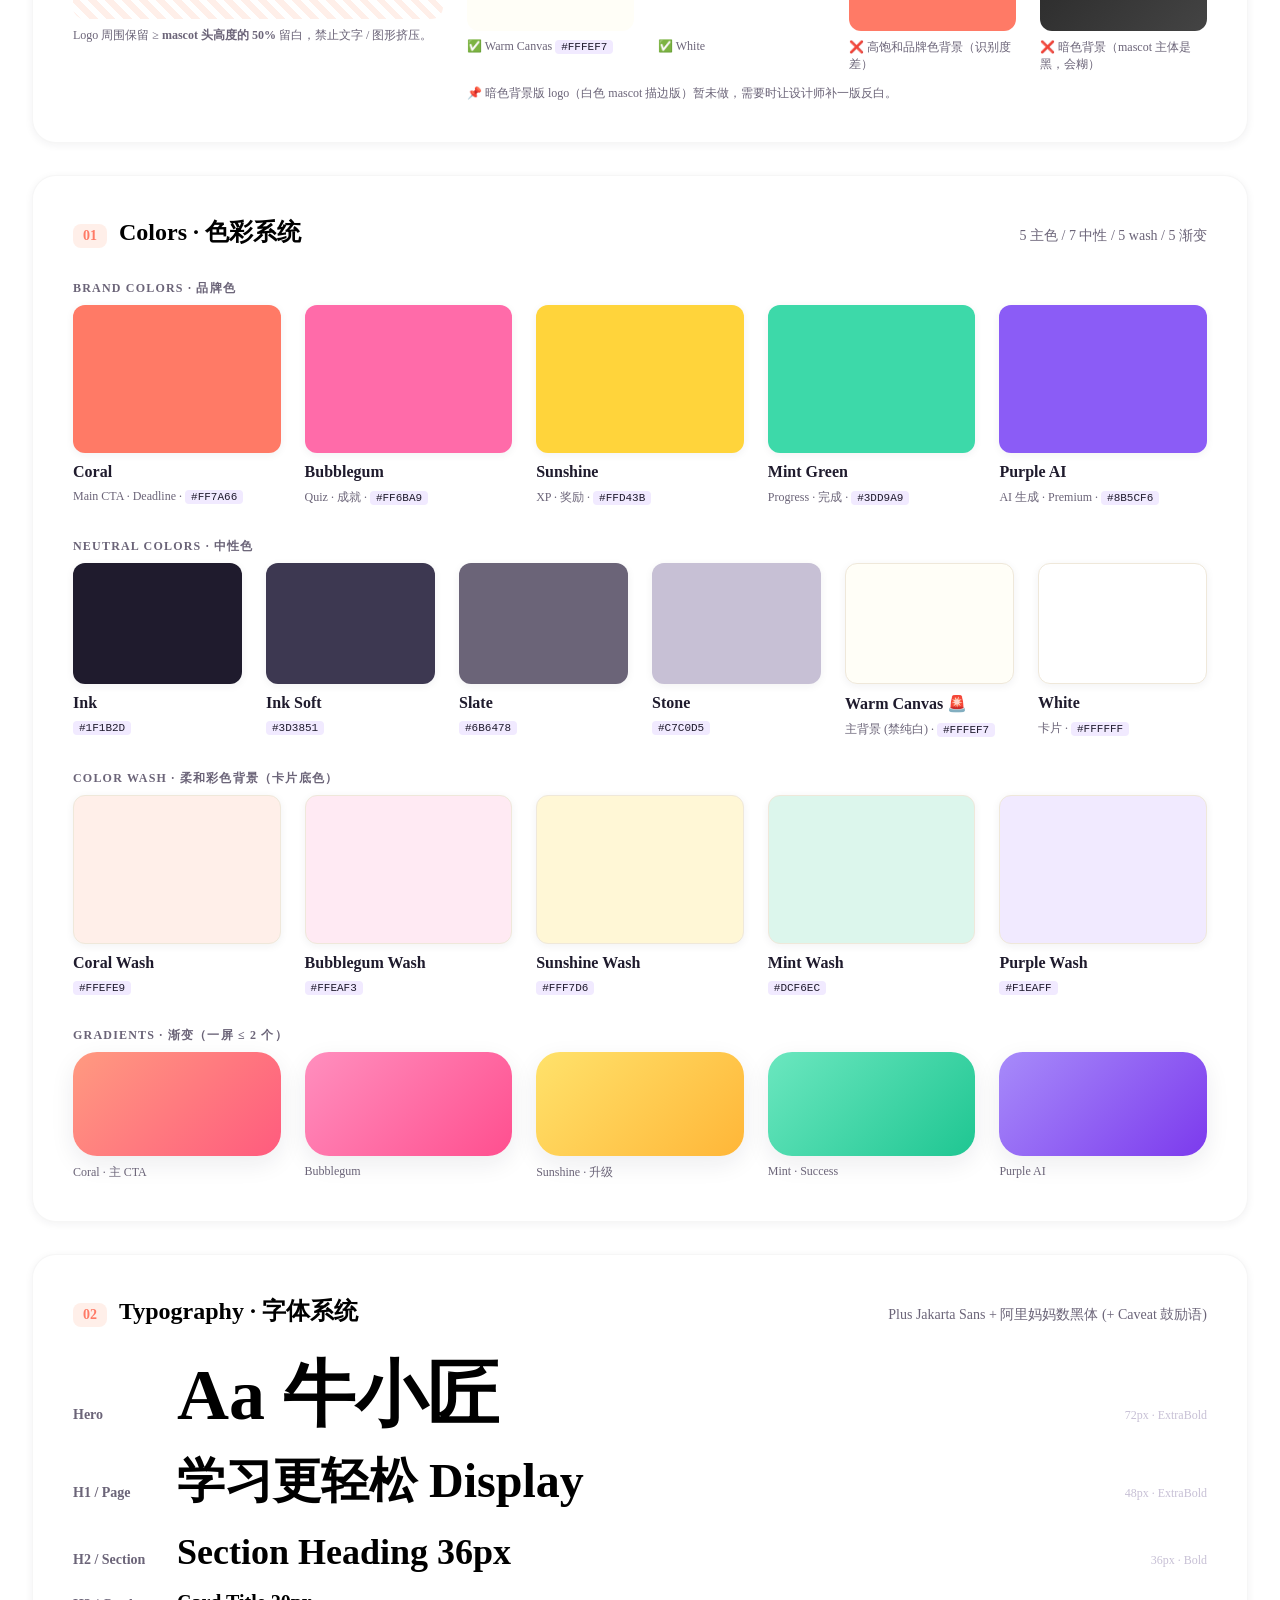
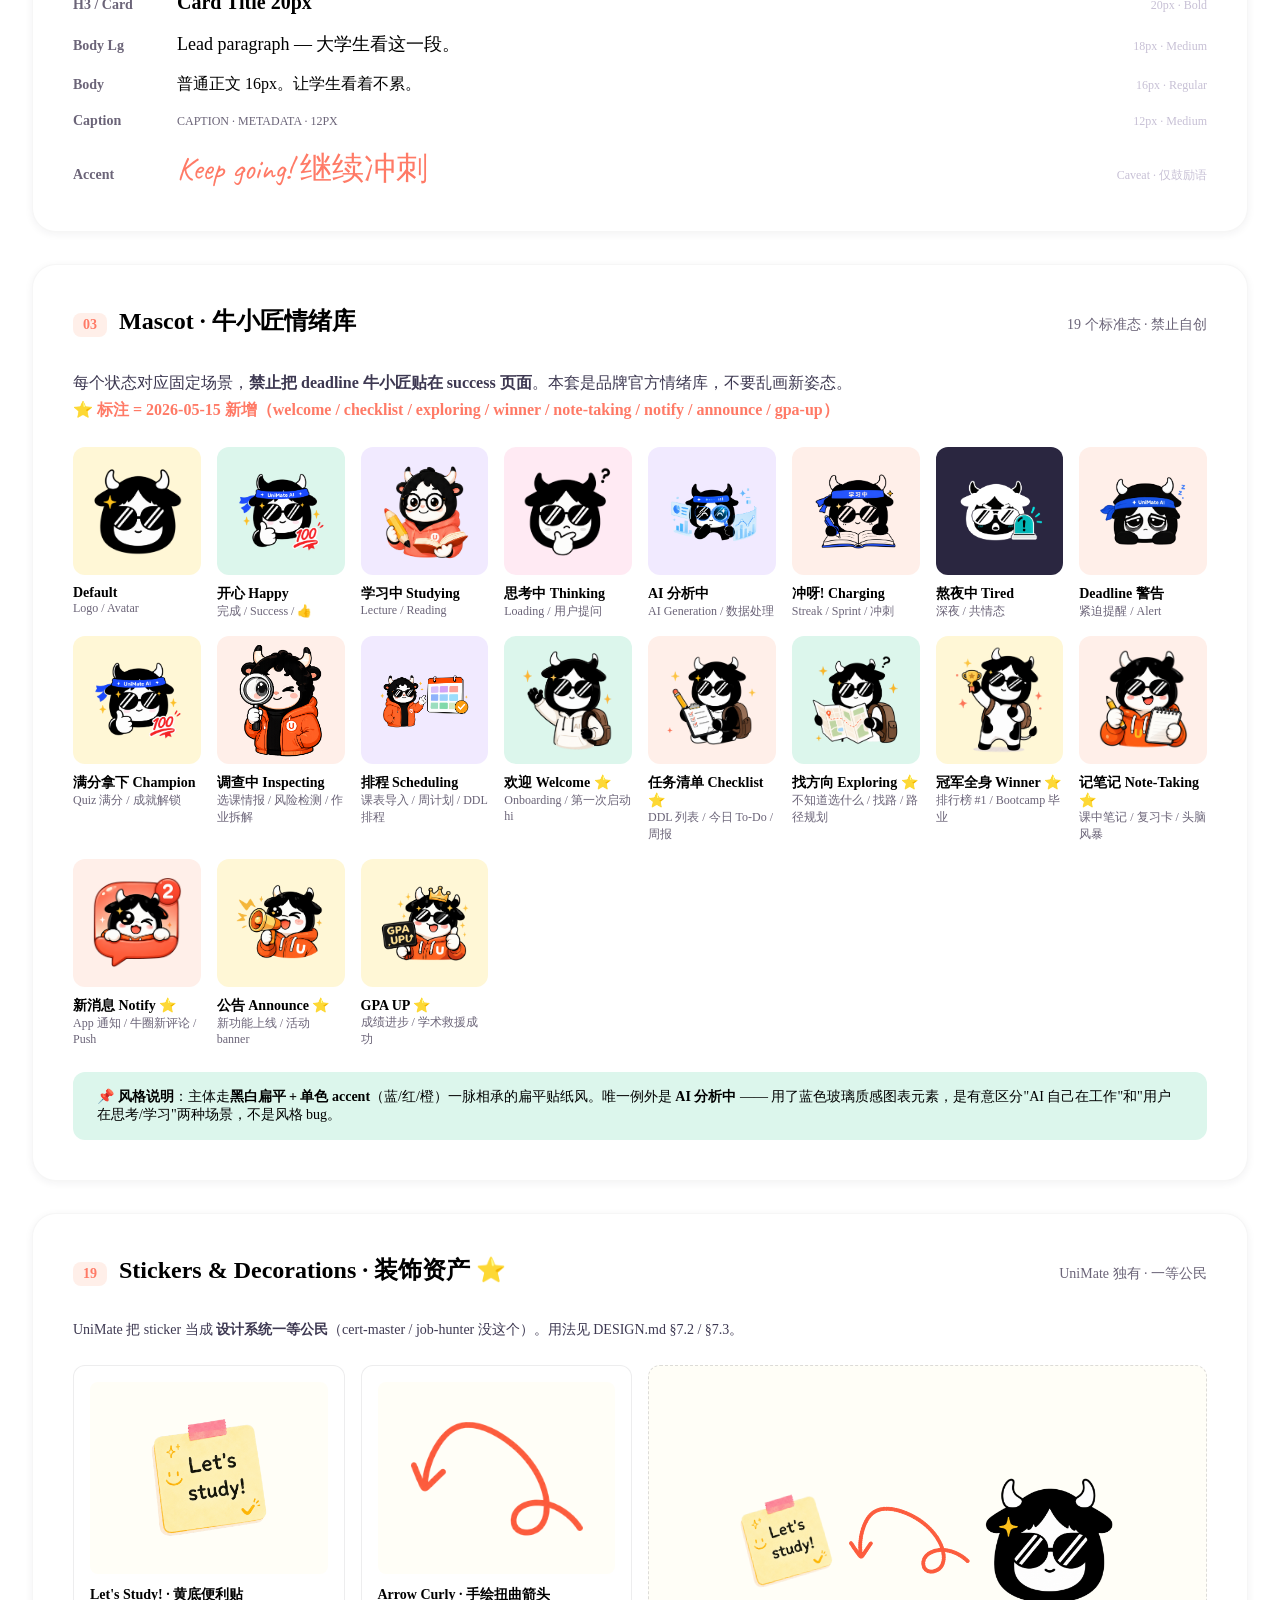
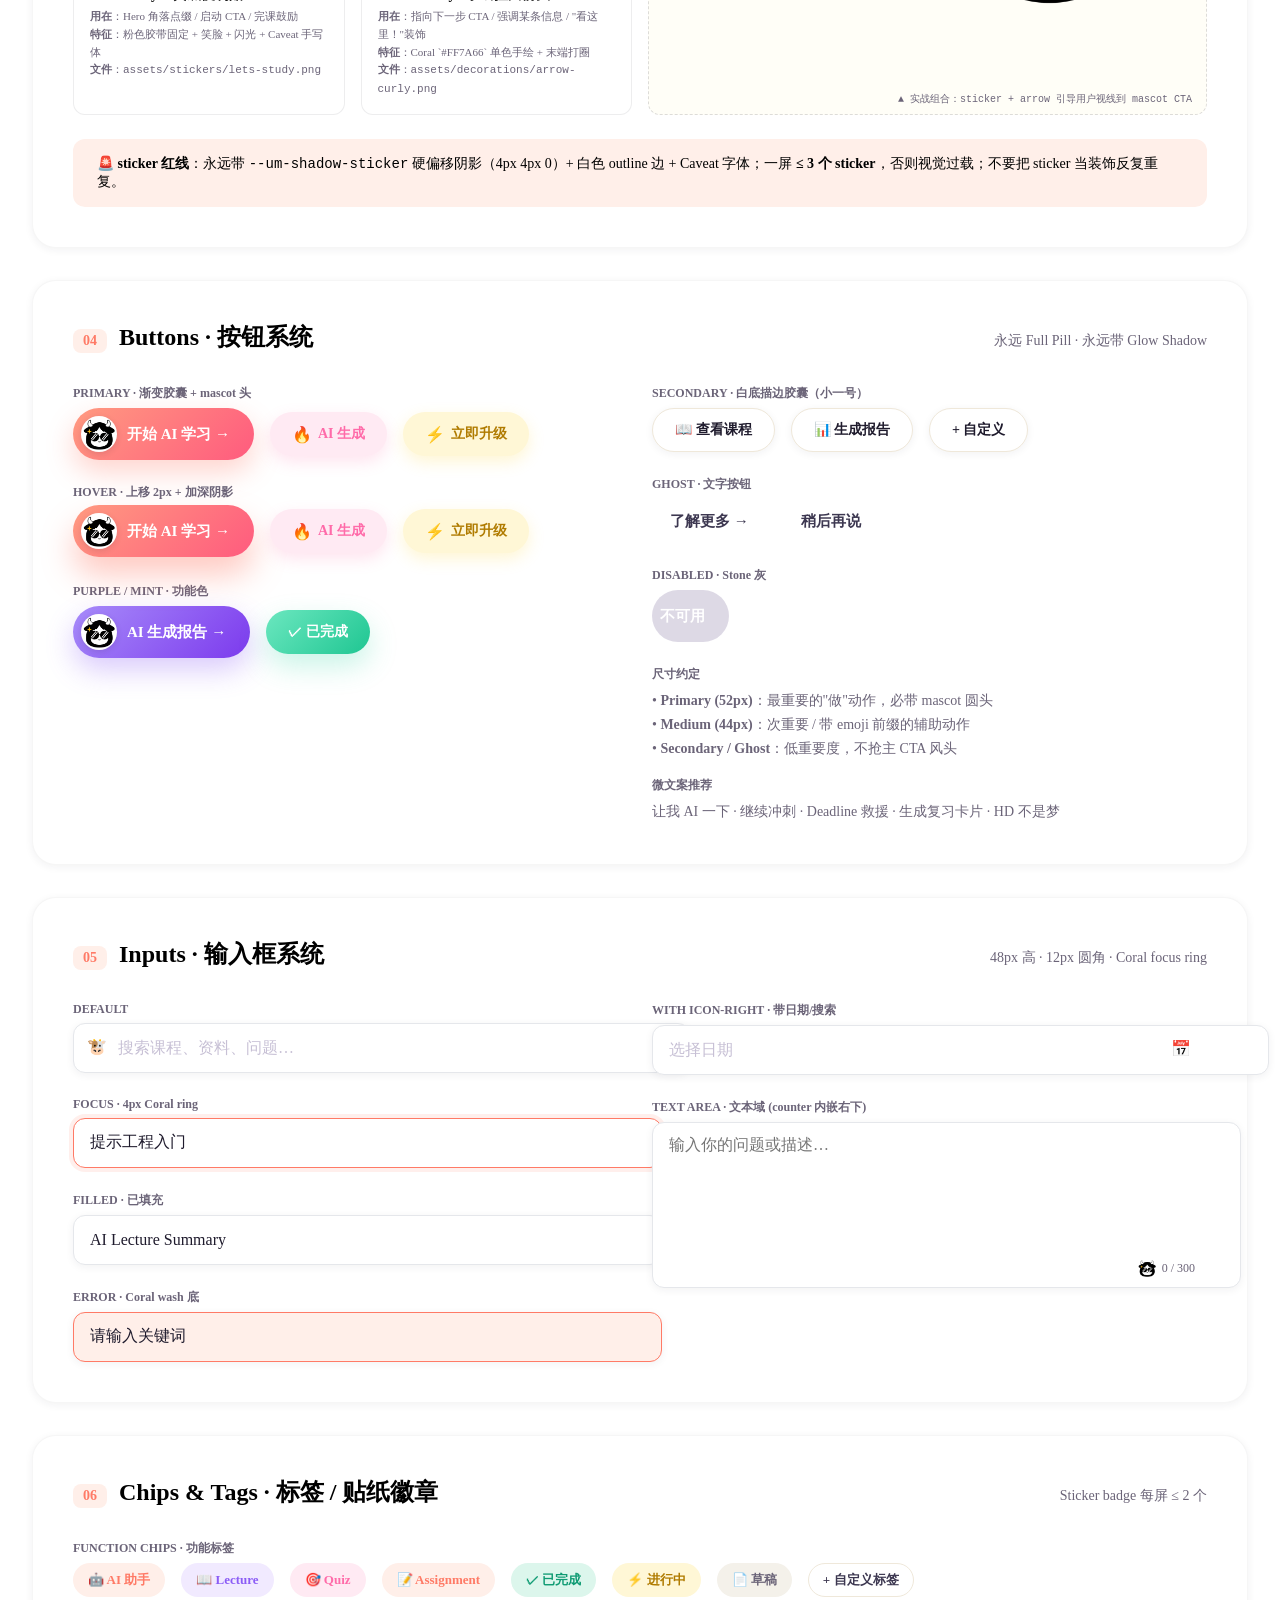
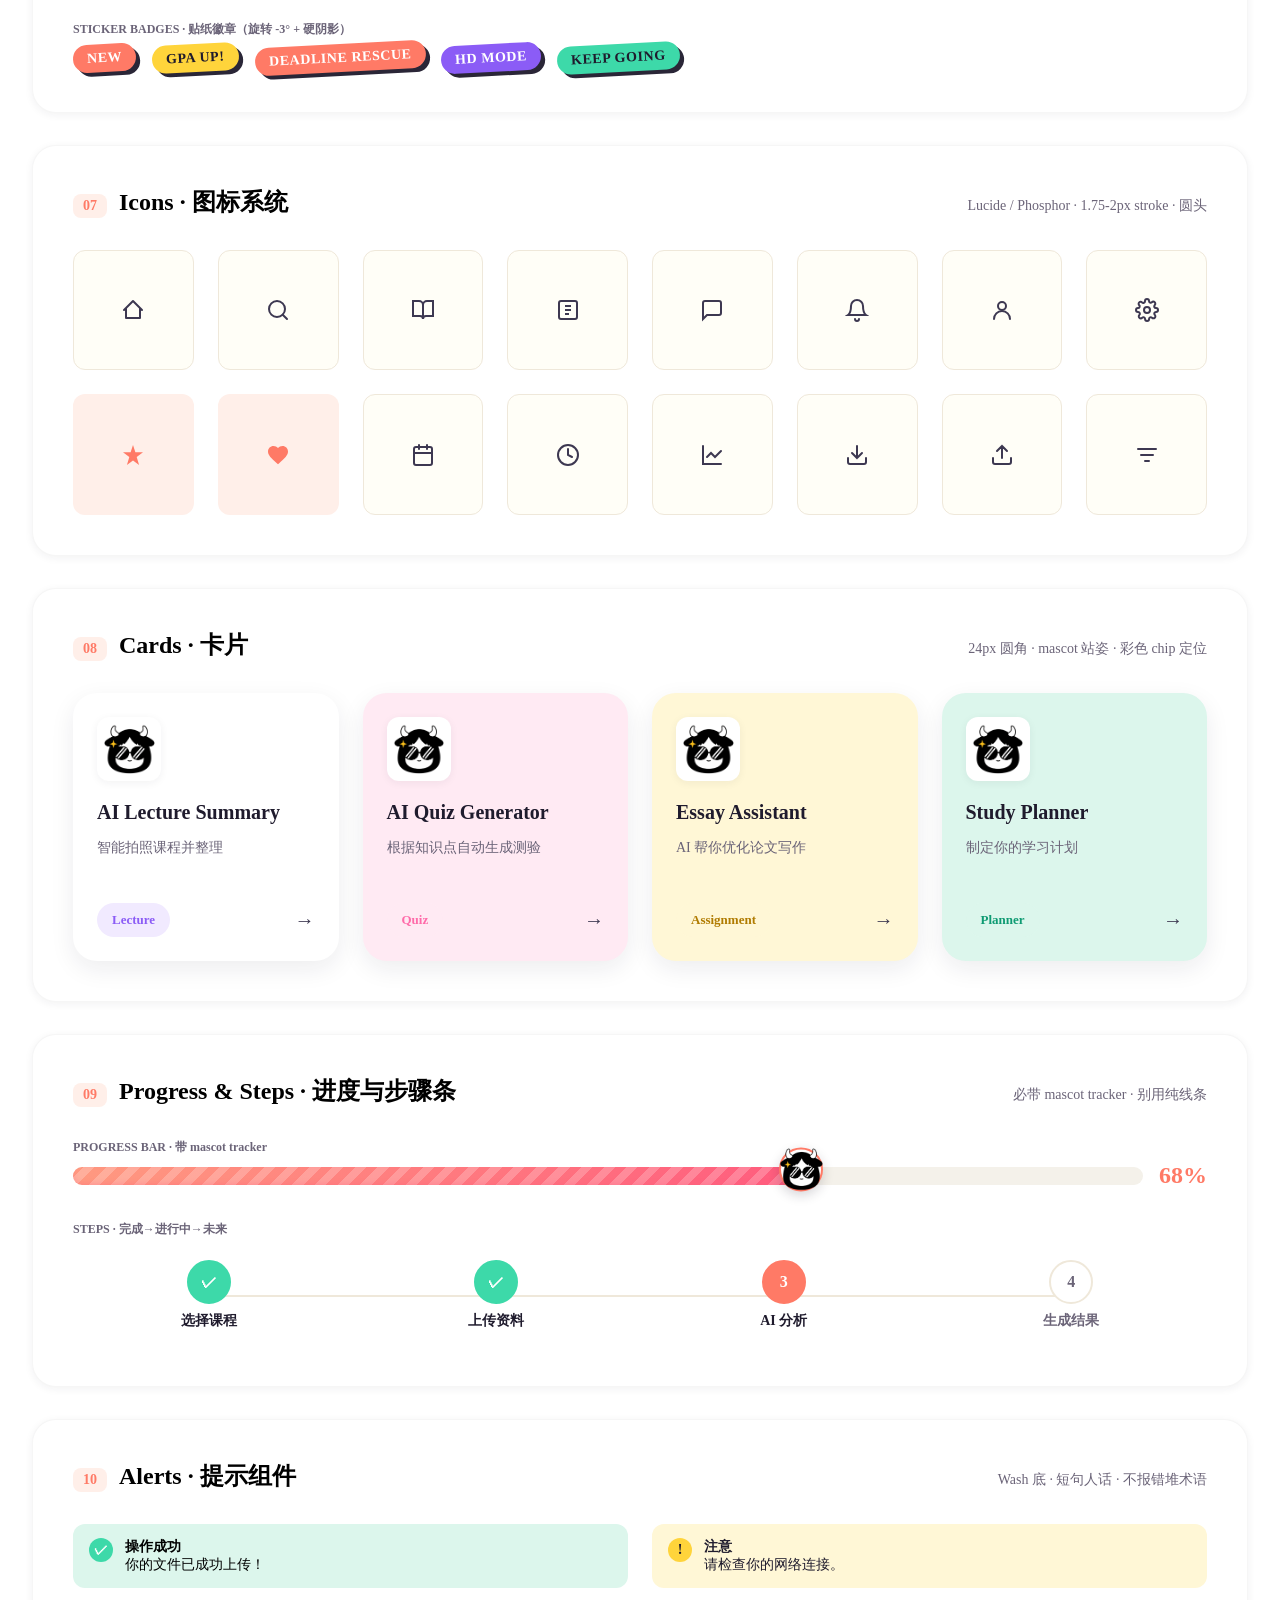
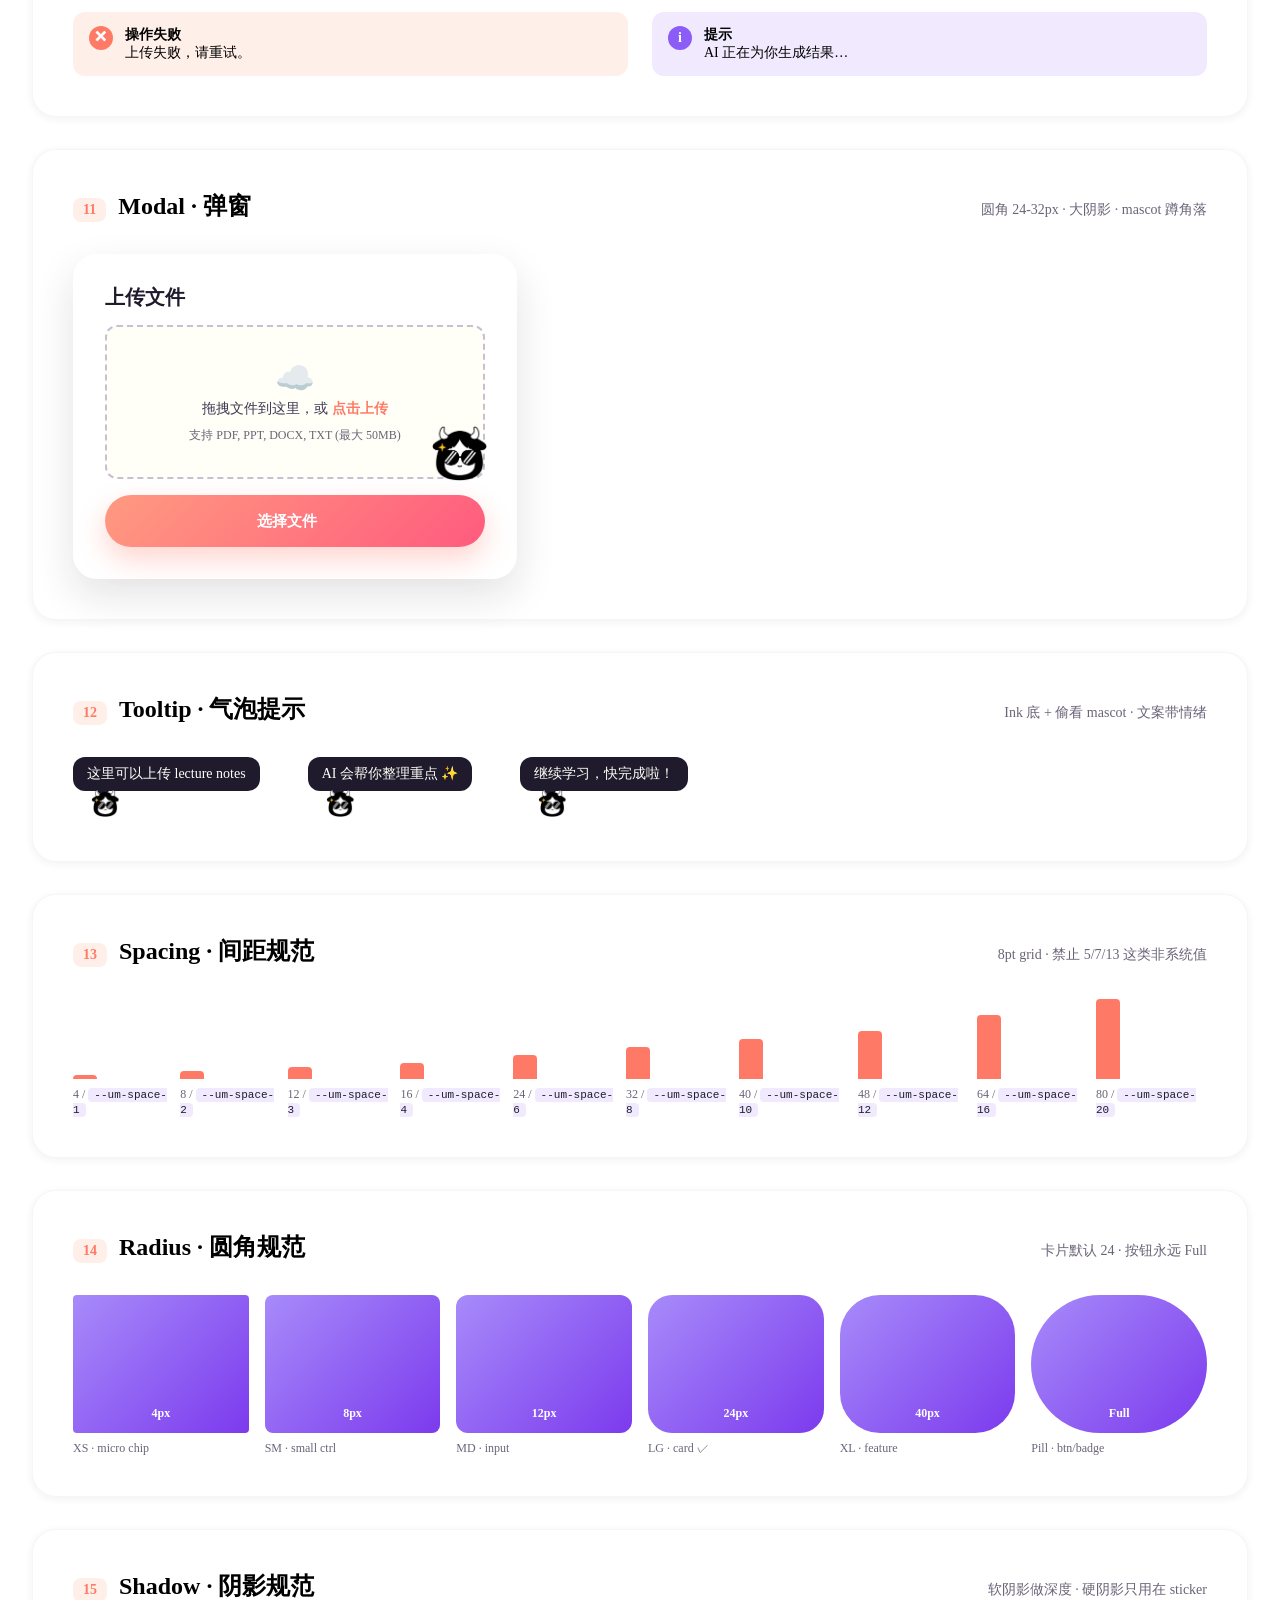
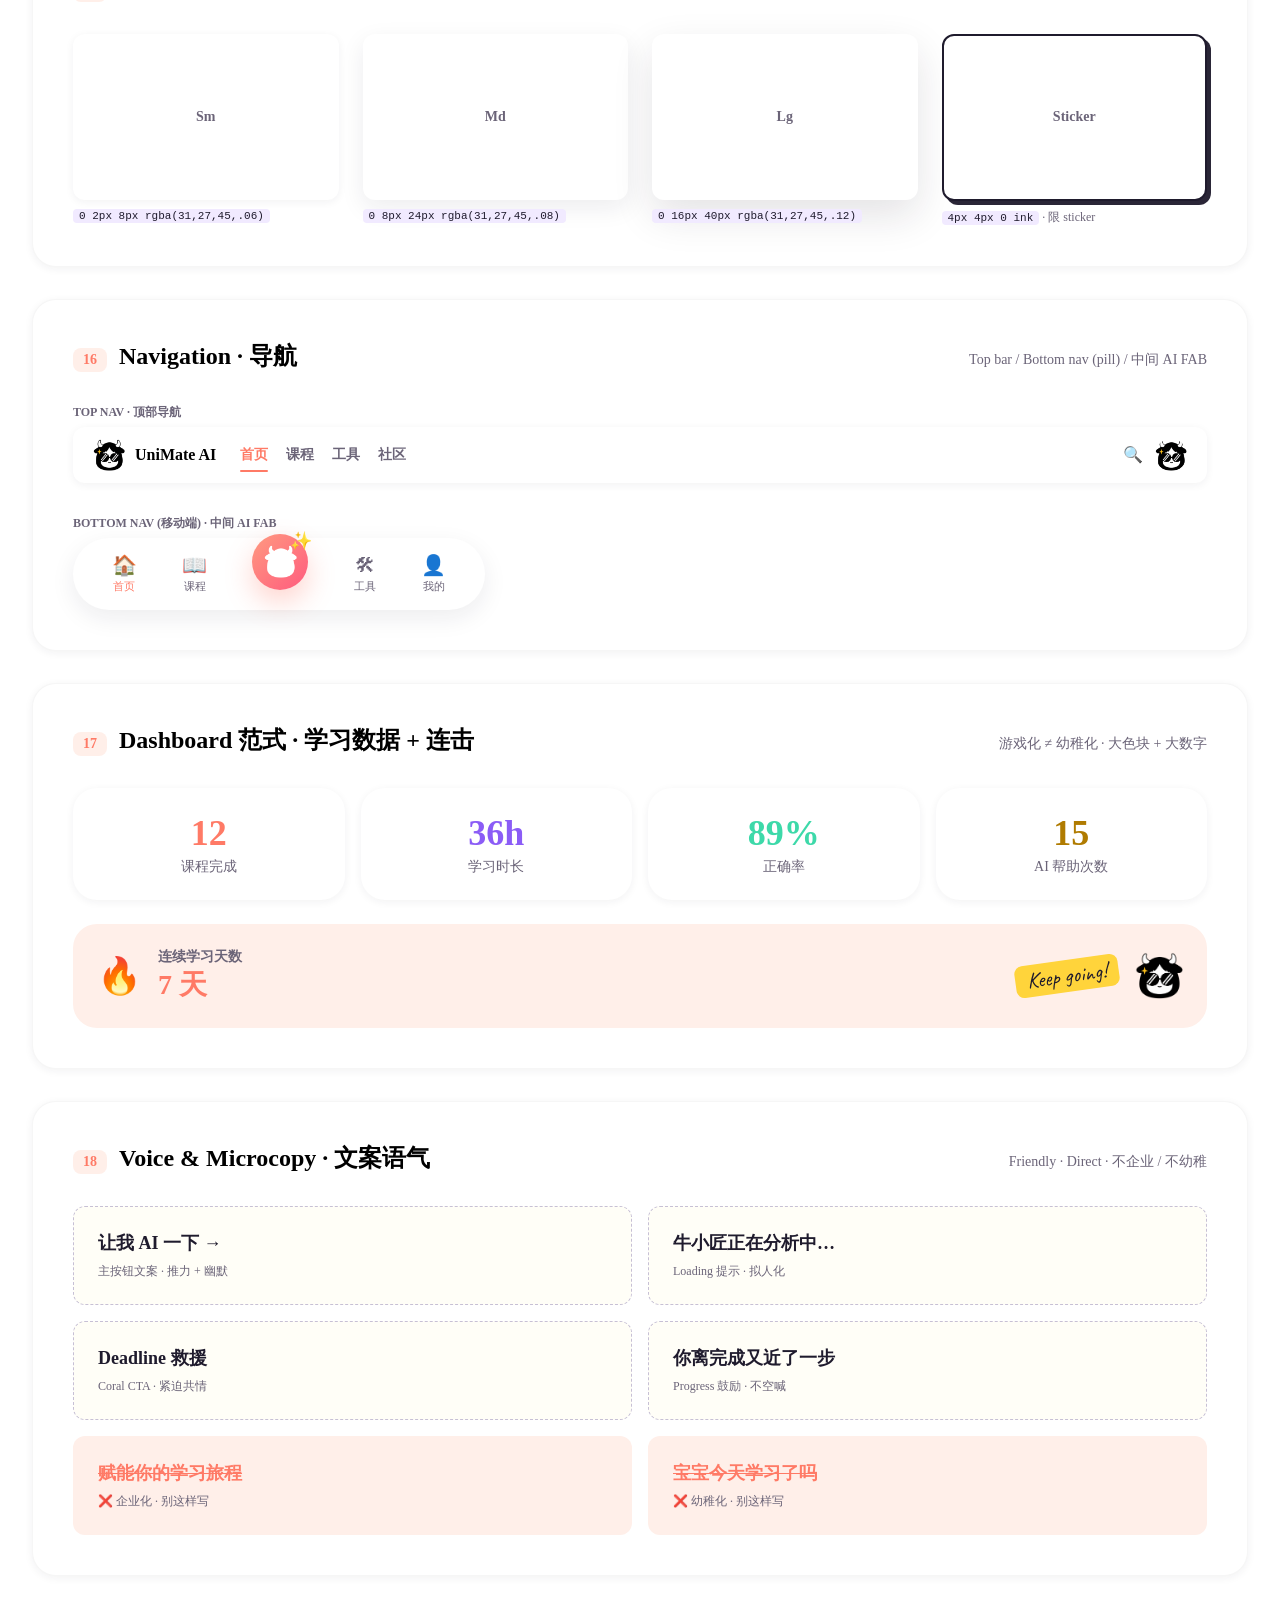
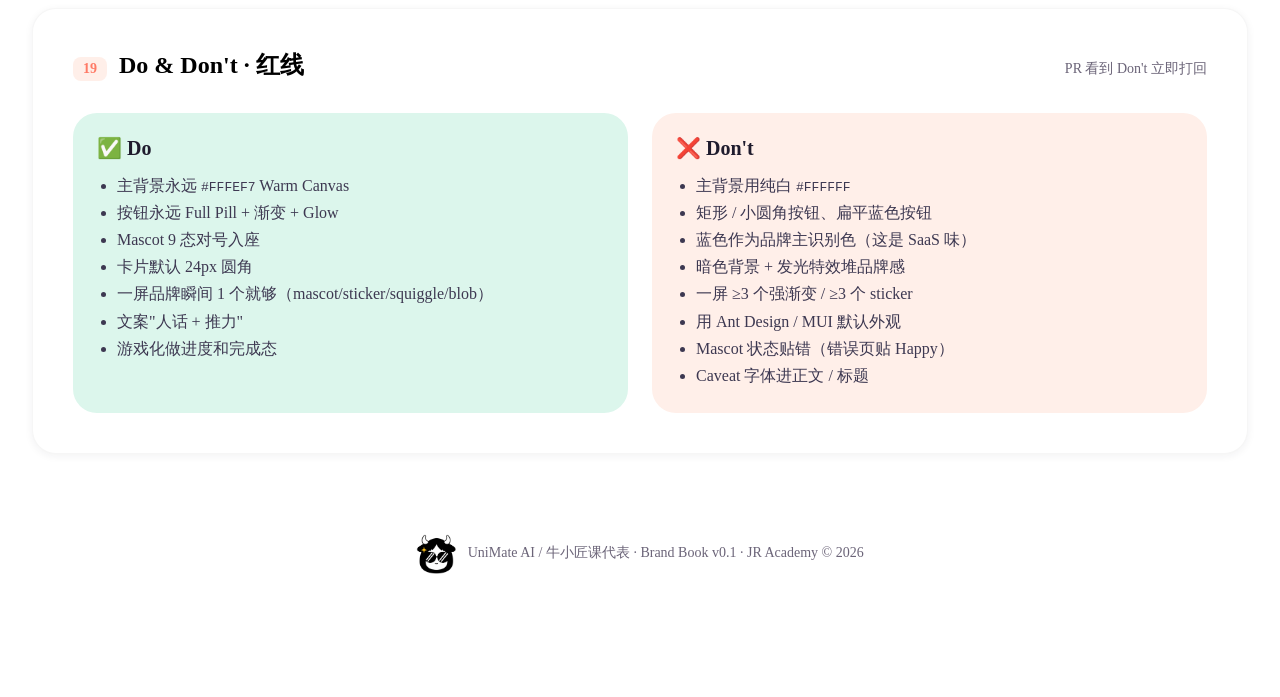
==== commit f8b7ea81: "feat: brand v0.3 — mascot system 11 → 19 states (+8 new) 8 new mascot states: - welcome      — white" ====
--- a/index.html
+++ b/index.html
@@ -1069,9 +1069,9 @@
 
   <!-- 03 ─ MASCOT ──────────────────────────────────────────── -->
   <section class="section" id="mascot">
-    <div class="section-head"><span class="section-num">03</span><span class="section-title">Mascot · 牛小匠情绪库</span><span class="section-sub">9 个标准态 · 禁止自创</span></div>
-
-    <p style="margin-bottom:var(--um-space-6)">每个状态对应固定场景，<b>禁止把 deadline 牛小匠贴在 success 页面</b>。本套是品牌官方情绪库，不要乱画新姿态。</p>
+    <div class="section-head"><span class="section-num">03</span><span class="section-title">Mascot · 牛小匠情绪库</span><span class="section-sub">19 个标准态 · 禁止自创</span></div>
+
+    <p style="margin-bottom:var(--um-space-6)">每个状态对应固定场景，<b>禁止把 deadline 牛小匠贴在 success 页面</b>。本套是品牌官方情绪库，不要乱画新姿态。<br/><span style="color:var(--um-coral);font-weight:var(--um-fw-semibold)">⭐ 标注 = 2026-05-15 新增（welcome / checklist / exploring / winner / note-taking / notify / announce / gpa-up）</span></p>
 
     <div class="grid mascot-grid">
       <div><div class="mascot-cell m-default"><img src="assets/mascot/default.png" alt="" /></div><div class="mascot-state">Default</div><div class="mascot-meta">Logo / Avatar</div></div>
@@ -1083,8 +1083,16 @@
       <div><div class="mascot-cell m-tired"><img src="assets/mascot/tired.png" alt="" /></div><div class="mascot-state">熬夜中 Tired</div><div class="mascot-meta">深夜 / 共情态</div></div>
       <div><div class="mascot-cell m-deadline"><img src="assets/mascot/deadline.png" alt="" /></div><div class="mascot-state">Deadline 警告</div><div class="mascot-meta">紧迫提醒 / Alert</div></div>
       <div><div class="mascot-cell m-champion" style="background:var(--um-wash-sunshine)"><img src="assets/mascot/champion.png" alt="" /></div><div class="mascot-state">满分拿下 Champion</div><div class="mascot-meta">Quiz 满分 / 成就解锁</div></div>
-      <div><div class="mascot-cell m-inspecting" style="background:var(--um-wash-coral)"><img src="assets/mascot/inspecting.png" alt="" /></div><div class="mascot-state">调查中 Inspecting ⭐</div><div class="mascot-meta">选课情报 / 风险检测 / 作业拆解</div></div>
-      <div><div class="mascot-cell m-scheduling" style="background:var(--um-wash-purple)"><img src="assets/mascot/scheduling.png" alt="" /></div><div class="mascot-state">排程 Scheduling ⭐</div><div class="mascot-meta">课表导入 / 周计划 / DDL 排程</div></div>
+      <div><div class="mascot-cell m-inspecting" style="background:var(--um-wash-coral)"><img src="assets/mascot/inspecting.png" alt="" /></div><div class="mascot-state">调查中 Inspecting</div><div class="mascot-meta">选课情报 / 风险检测 / 作业拆解</div></div>
+      <div><div class="mascot-cell m-scheduling" style="background:var(--um-wash-purple)"><img src="assets/mascot/scheduling.png" alt="" /></div><div class="mascot-state">排程 Scheduling</div><div class="mascot-meta">课表导入 / 周计划 / DDL 排程</div></div>
+      <div><div class="mascot-cell m-welcome" style="background:var(--um-wash-mint)"><img src="assets/mascot/welcome.png" alt="" /></div><div class="mascot-state">欢迎 Welcome ⭐</div><div class="mascot-meta">Onboarding / 第一次启动 hi</div></div>
+      <div><div class="mascot-cell m-checklist" style="background:var(--um-wash-coral)"><img src="assets/mascot/checklist.png" alt="" /></div><div class="mascot-state">任务清单 Checklist ⭐</div><div class="mascot-meta">DDL 列表 / 今日 To-Do / 周报</div></div>
+      <div><div class="mascot-cell m-exploring" style="background:var(--um-wash-mint)"><img src="assets/mascot/exploring.png" alt="" /></div><div class="mascot-state">找方向 Exploring ⭐</div><div class="mascot-meta">不知道选什么 / 找路 / 路径规划</div></div>
+      <div><div class="mascot-cell m-winner" style="background:var(--um-wash-sunshine)"><img src="assets/mascot/winner.png" alt="" /></div><div class="mascot-state">冠军全身 Winner ⭐</div><div class="mascot-meta">排行榜 #1 / Bootcamp 毕业</div></div>
+      <div><div class="mascot-cell m-note-taking" style="background:var(--um-wash-coral)"><img src="assets/mascot/note-taking.png" alt="" /></div><div class="mascot-state">记笔记 Note-Taking ⭐</div><div class="mascot-meta">课中笔记 / 复习卡 / 头脑风暴</div></div>
+      <div><div class="mascot-cell m-notify" style="background:var(--um-wash-coral)"><img src="assets/mascot/notify.png" alt="" /></div><div class="mascot-state">新消息 Notify ⭐</div><div class="mascot-meta">App 通知 / 牛圈新评论 / Push</div></div>
+      <div><div class="mascot-cell m-announce" style="background:var(--um-wash-sunshine)"><img src="assets/mascot/announce.png" alt="" /></div><div class="mascot-state">公告 Announce ⭐</div><div class="mascot-meta">新功能上线 / 活动 banner</div></div>
+      <div><div class="mascot-cell m-gpa-up" style="background:var(--um-wash-sunshine)"><img src="assets/mascot/gpa-up.png" alt="" /></div><div class="mascot-state">GPA UP ⭐</div><div class="mascot-meta">成绩进步 / 学术救援成功</div></div>
     </div>
 
     <div style="background:var(--um-wash-mint);padding:var(--um-space-4) var(--um-space-6);border-radius:var(--um-radius-md);margin-top:var(--um-space-6);font-size:var(--um-fs-body-sm)">
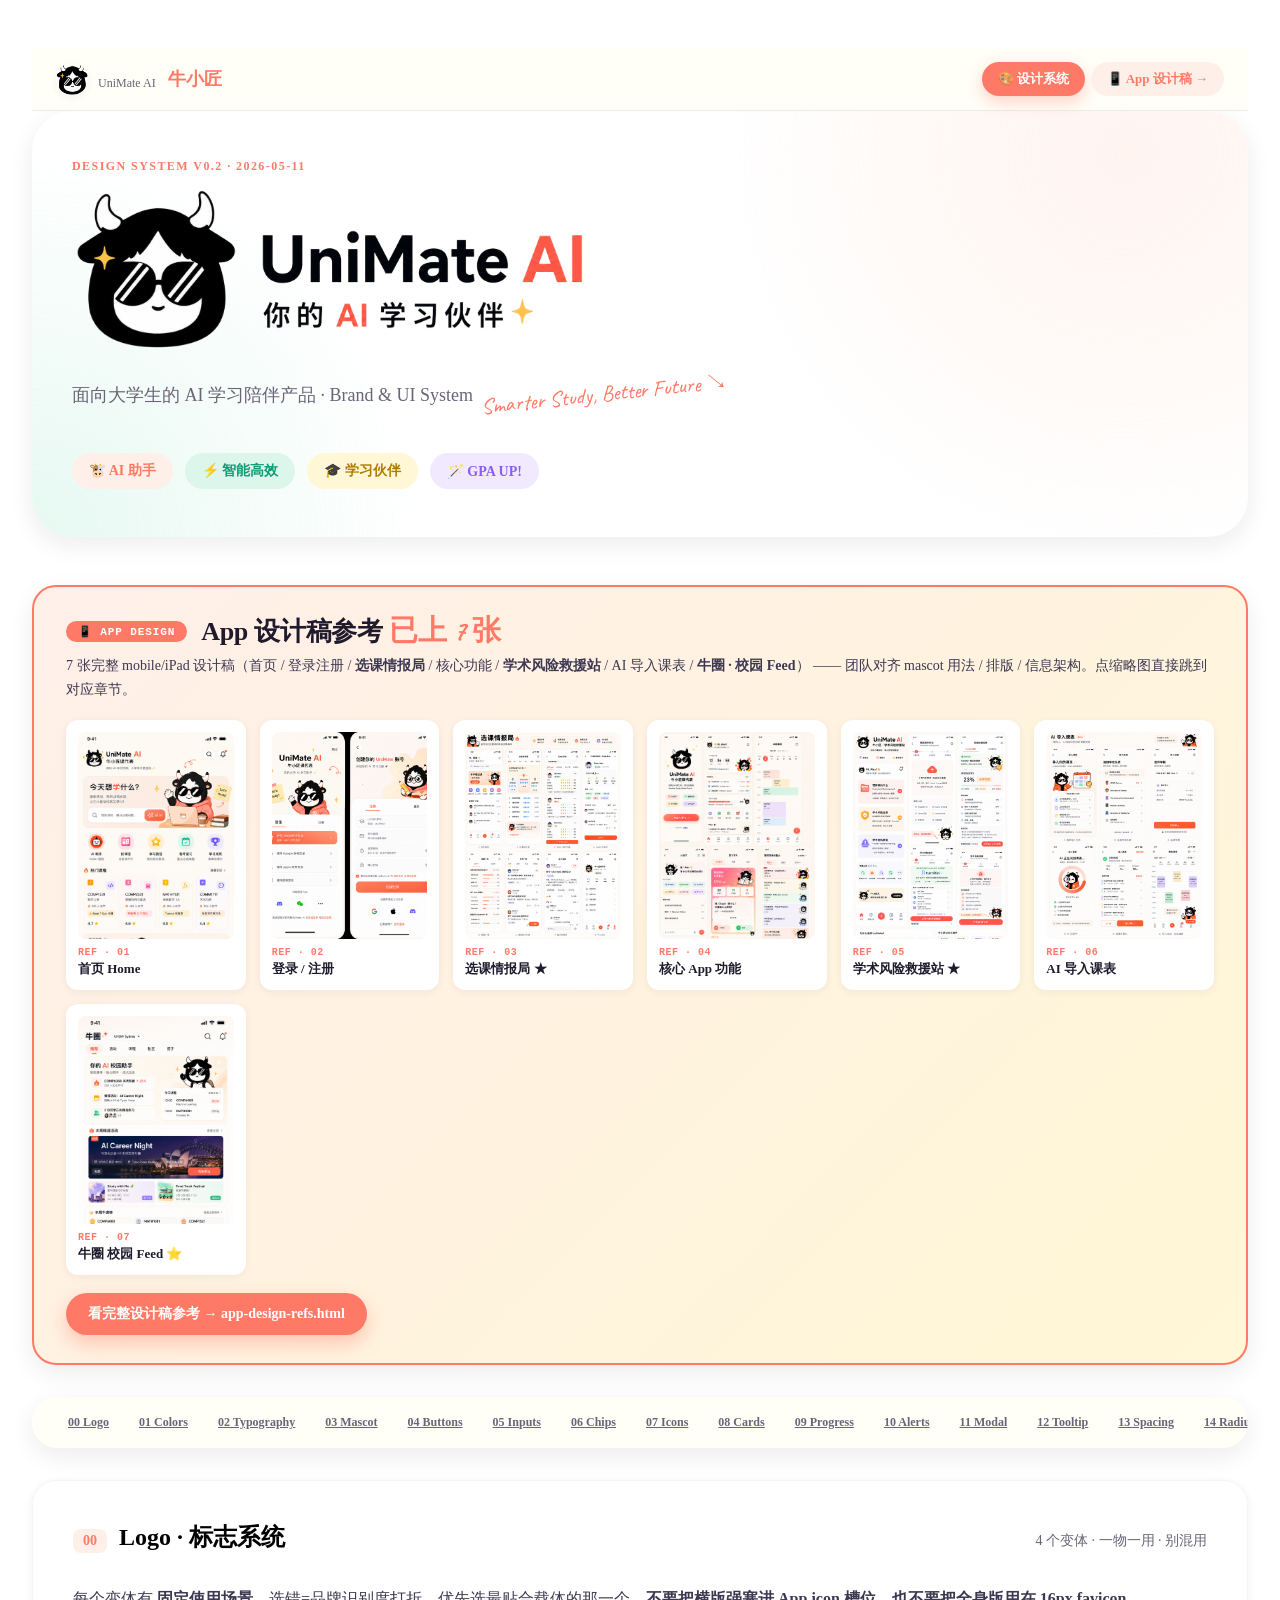
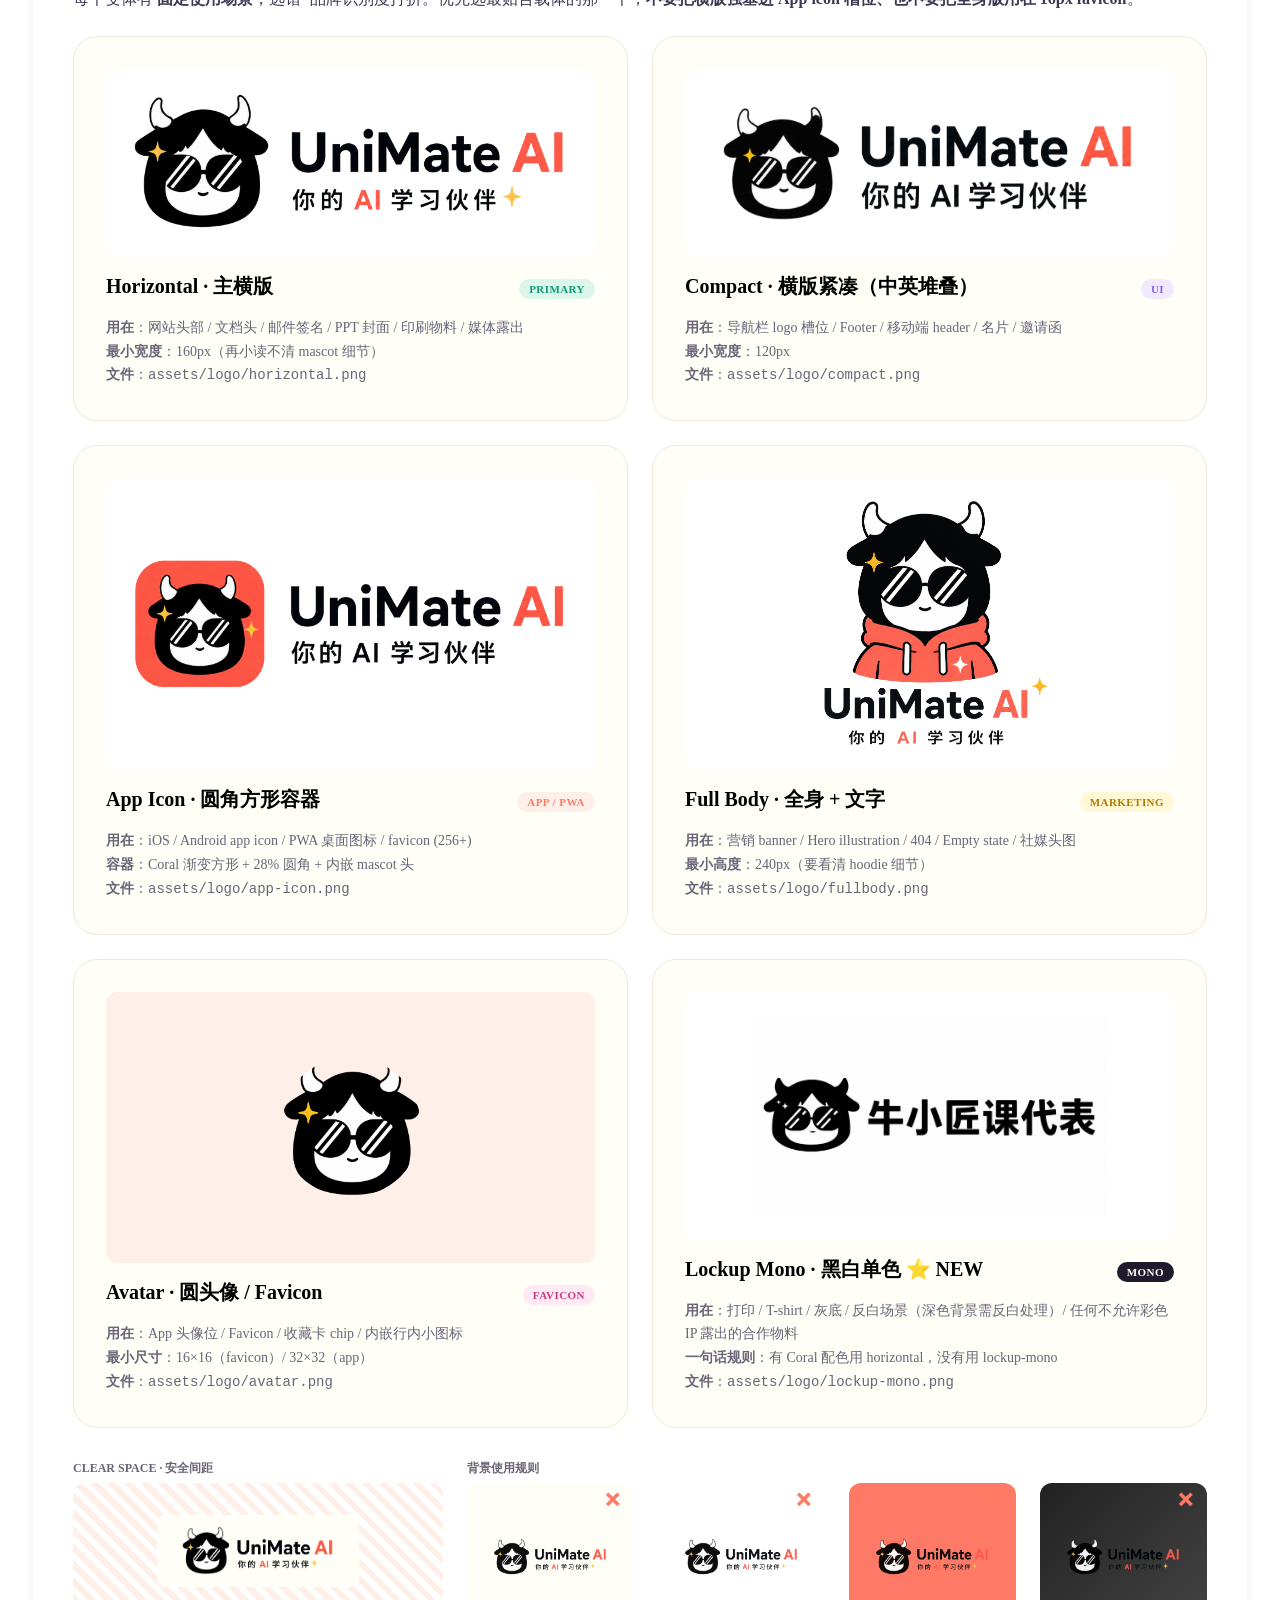
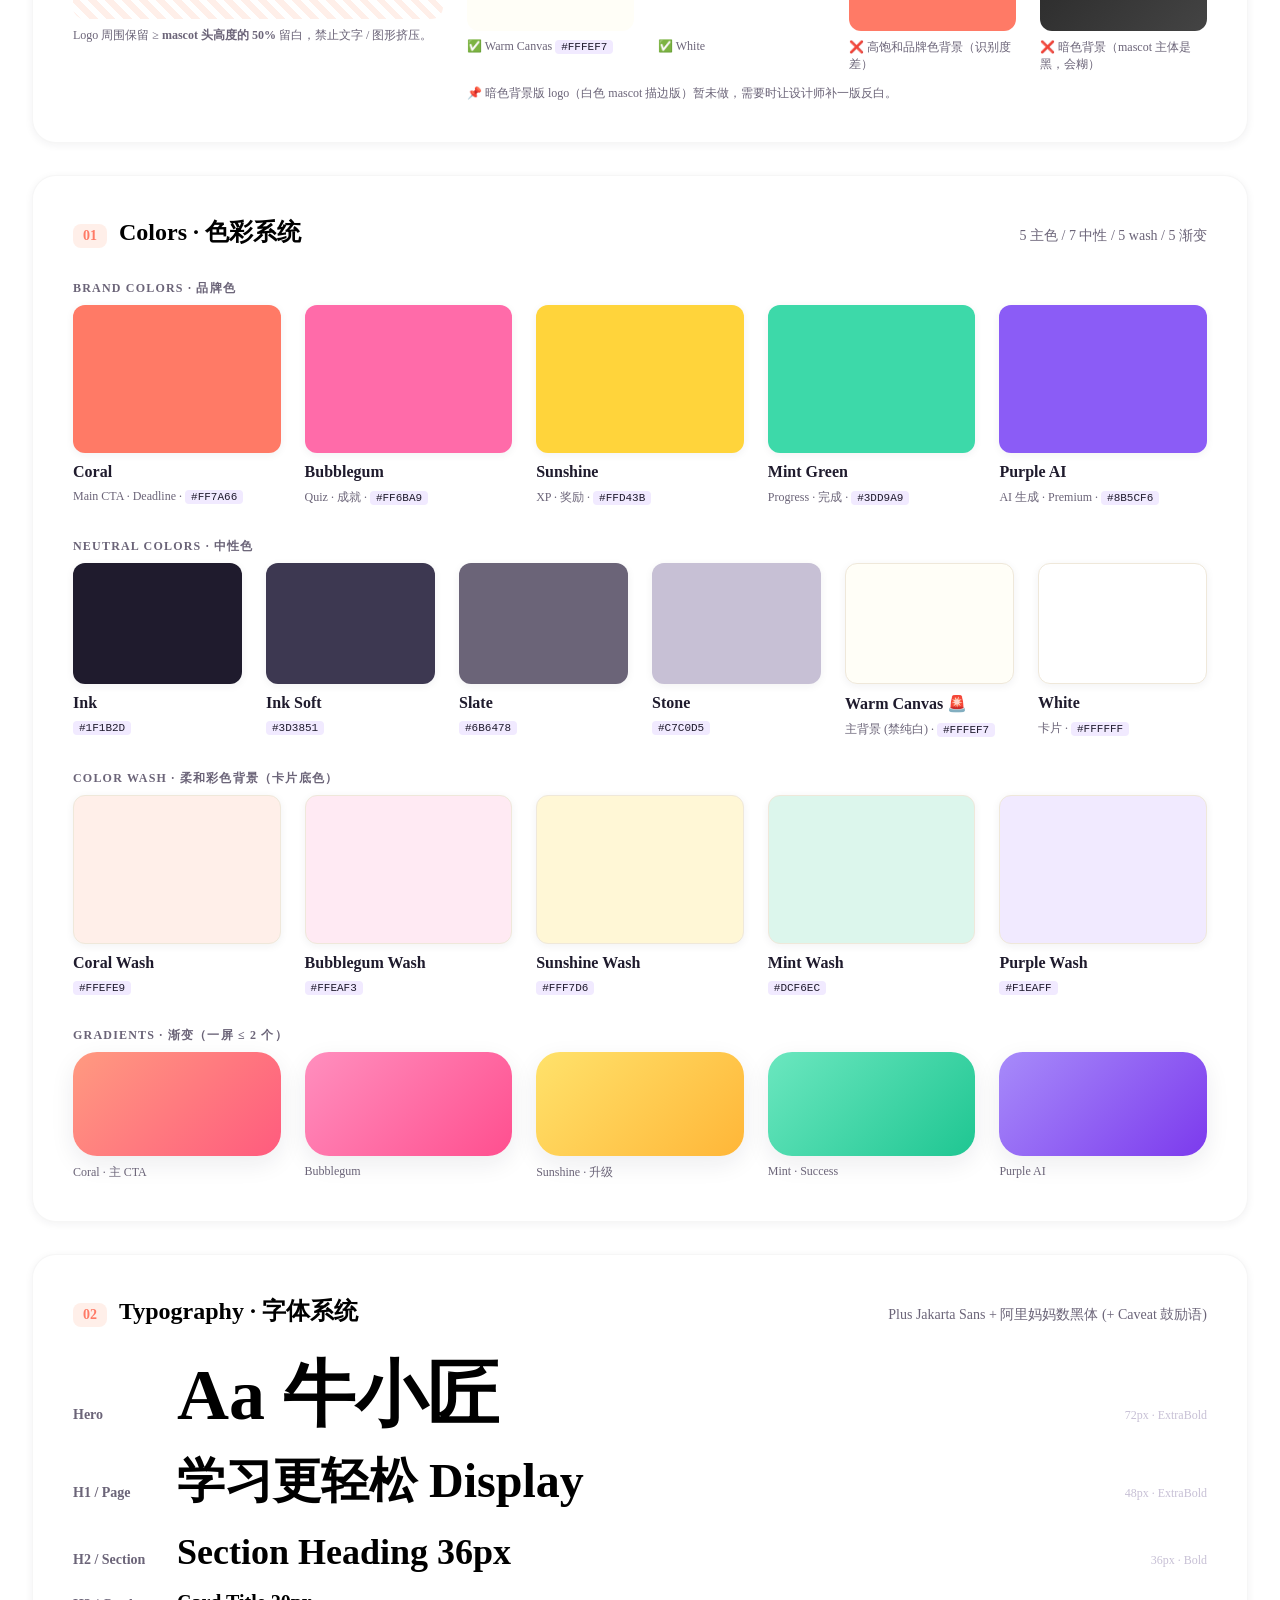
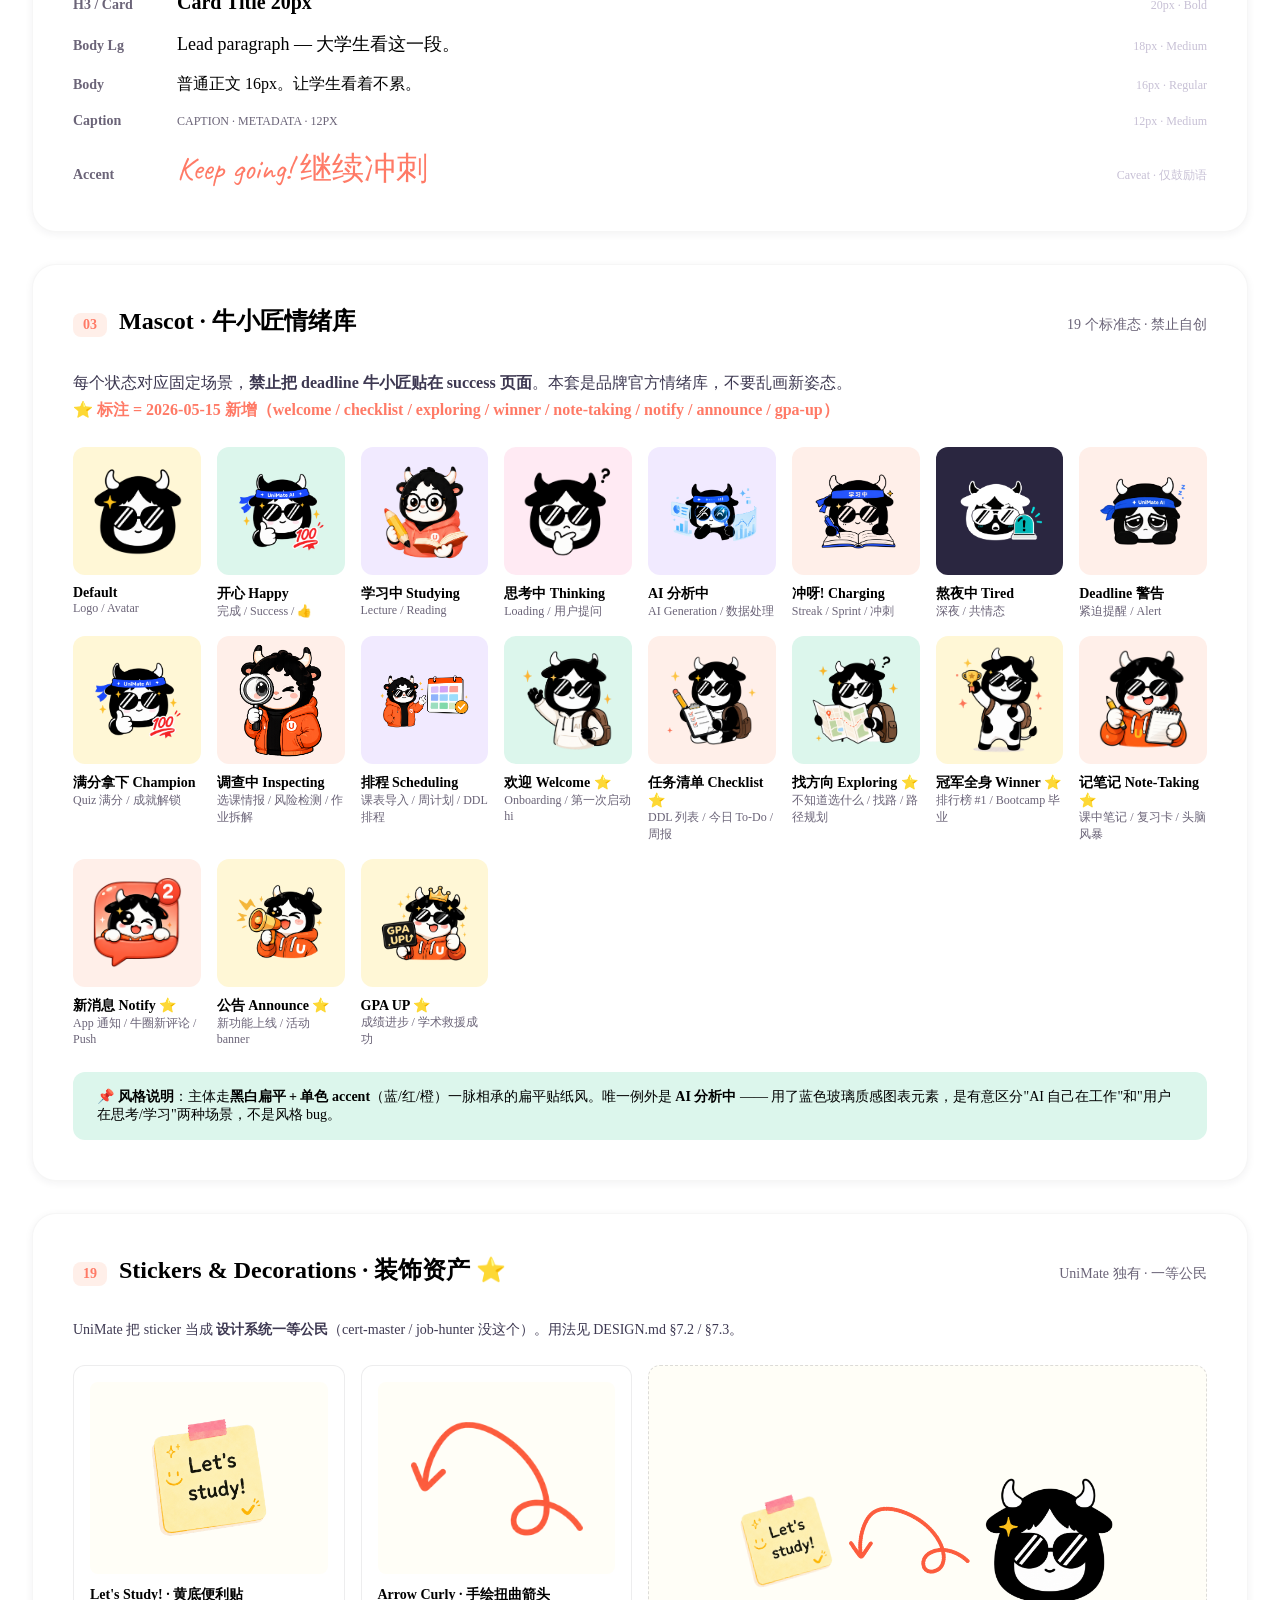
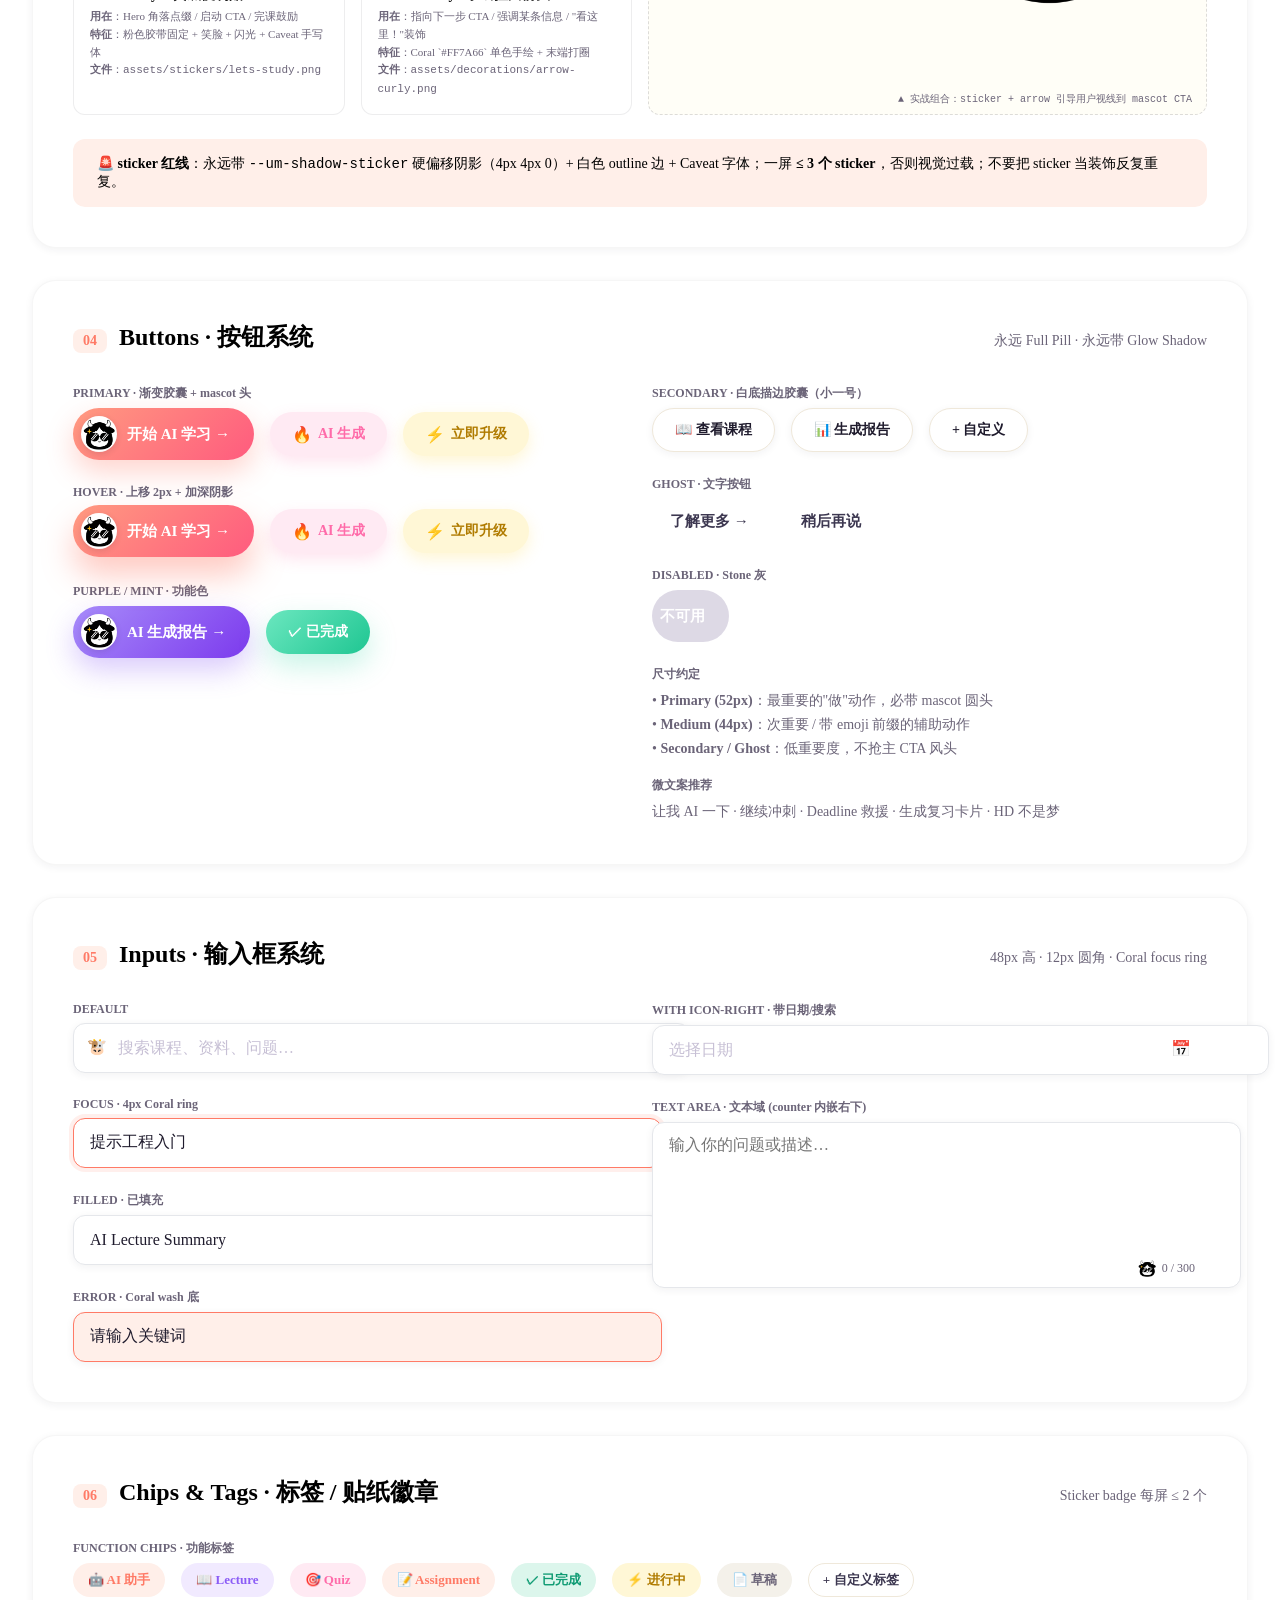
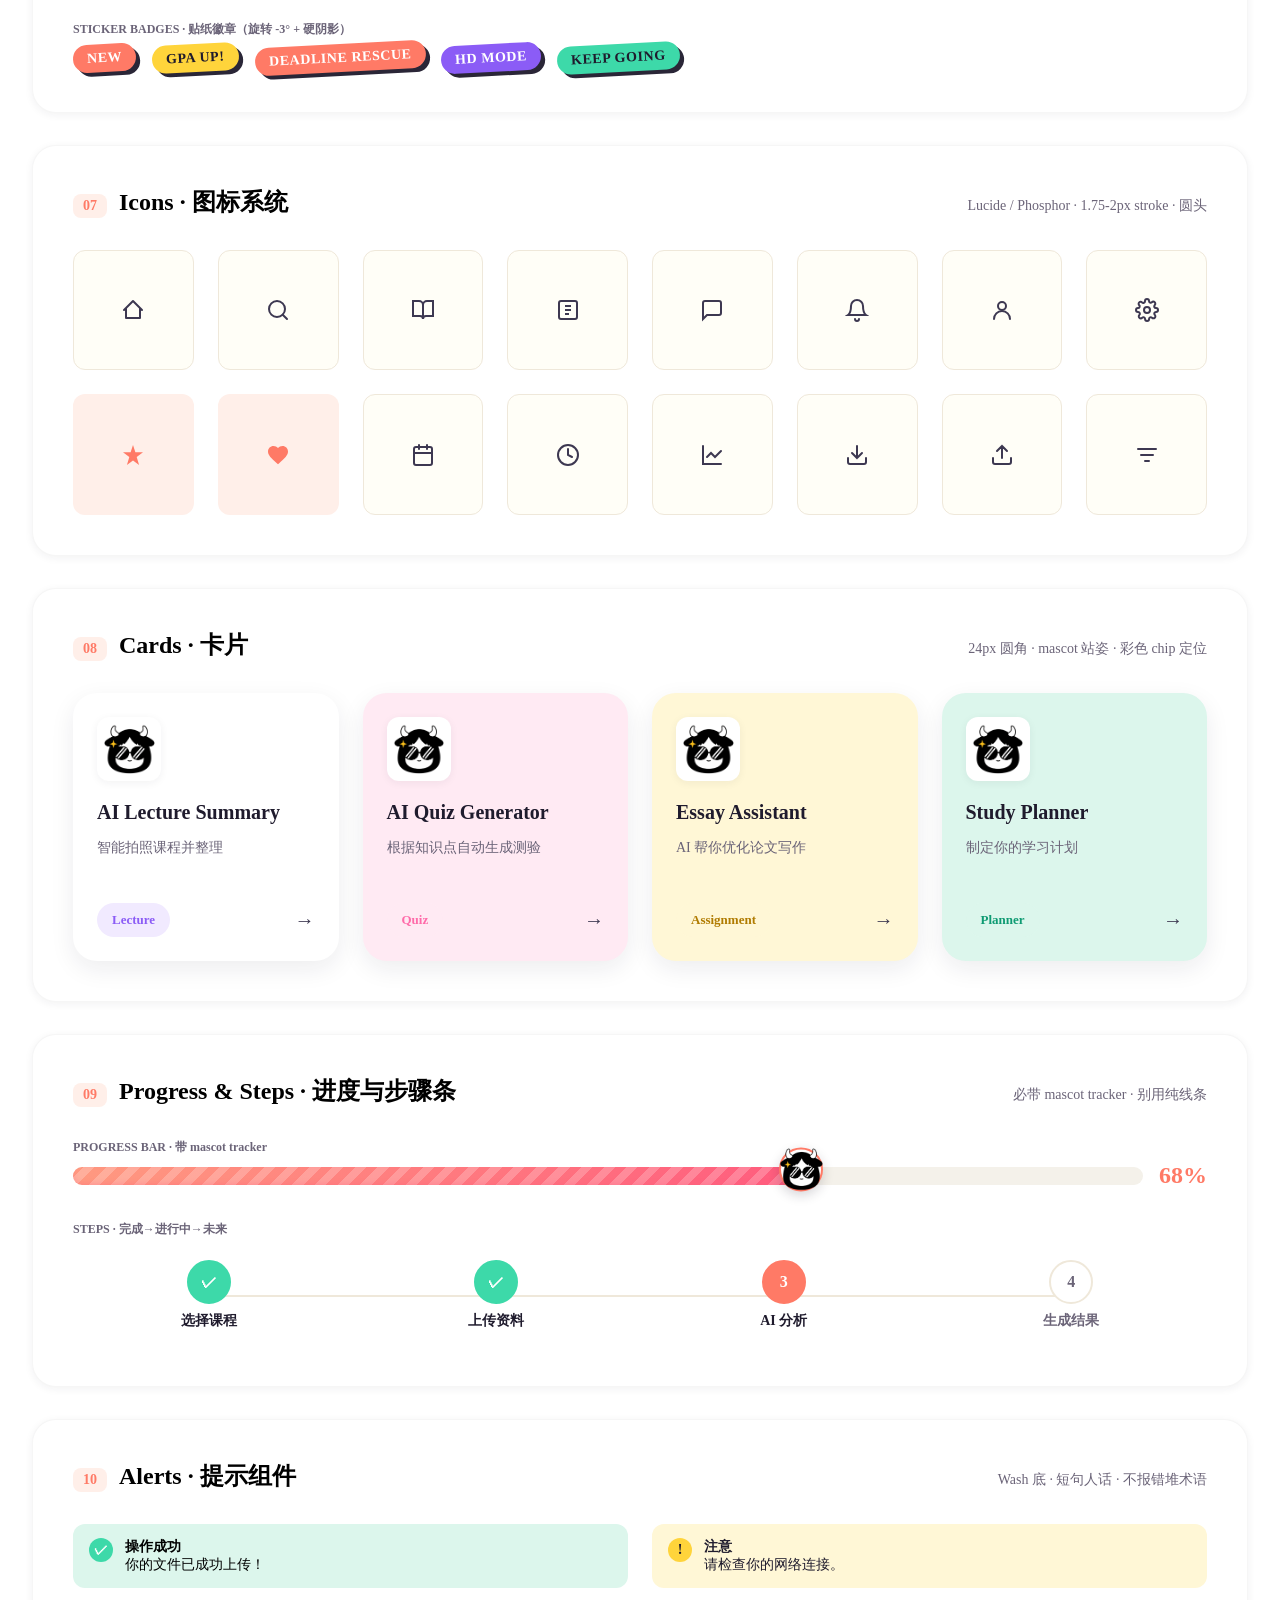
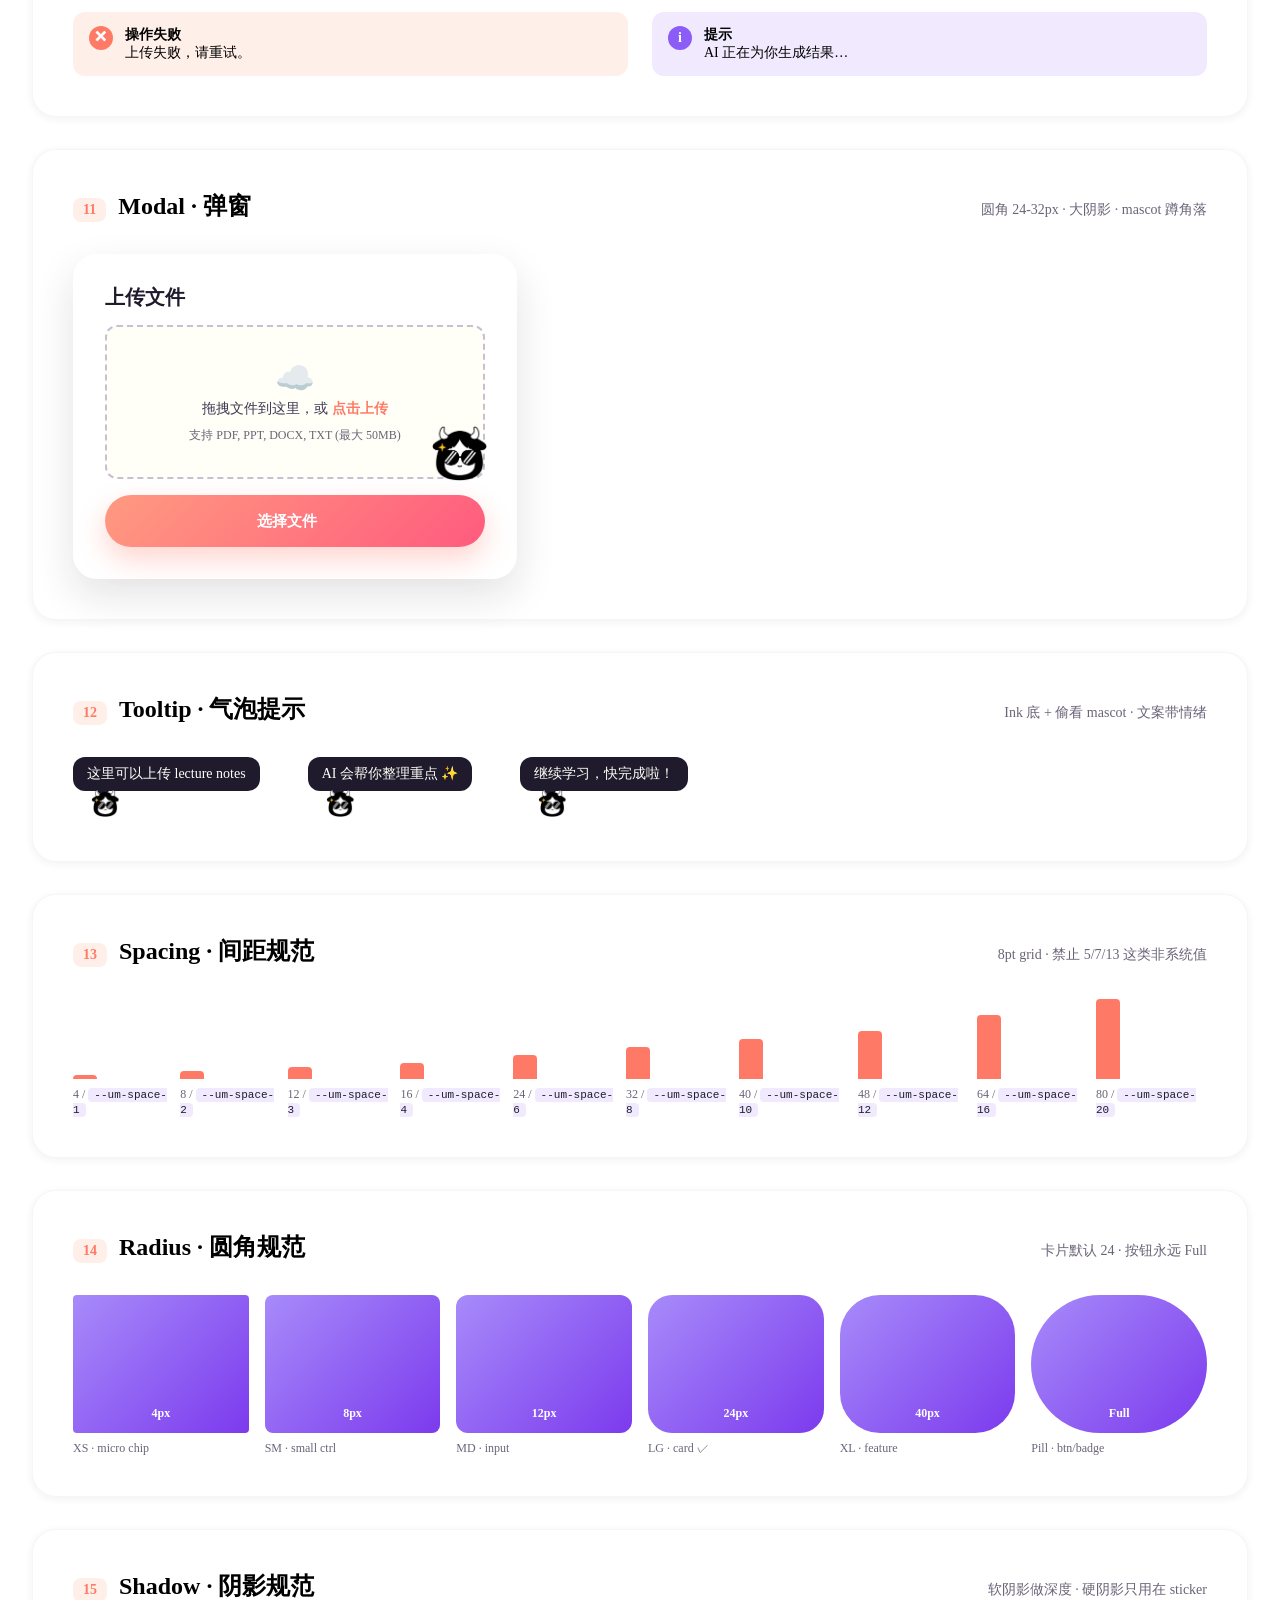
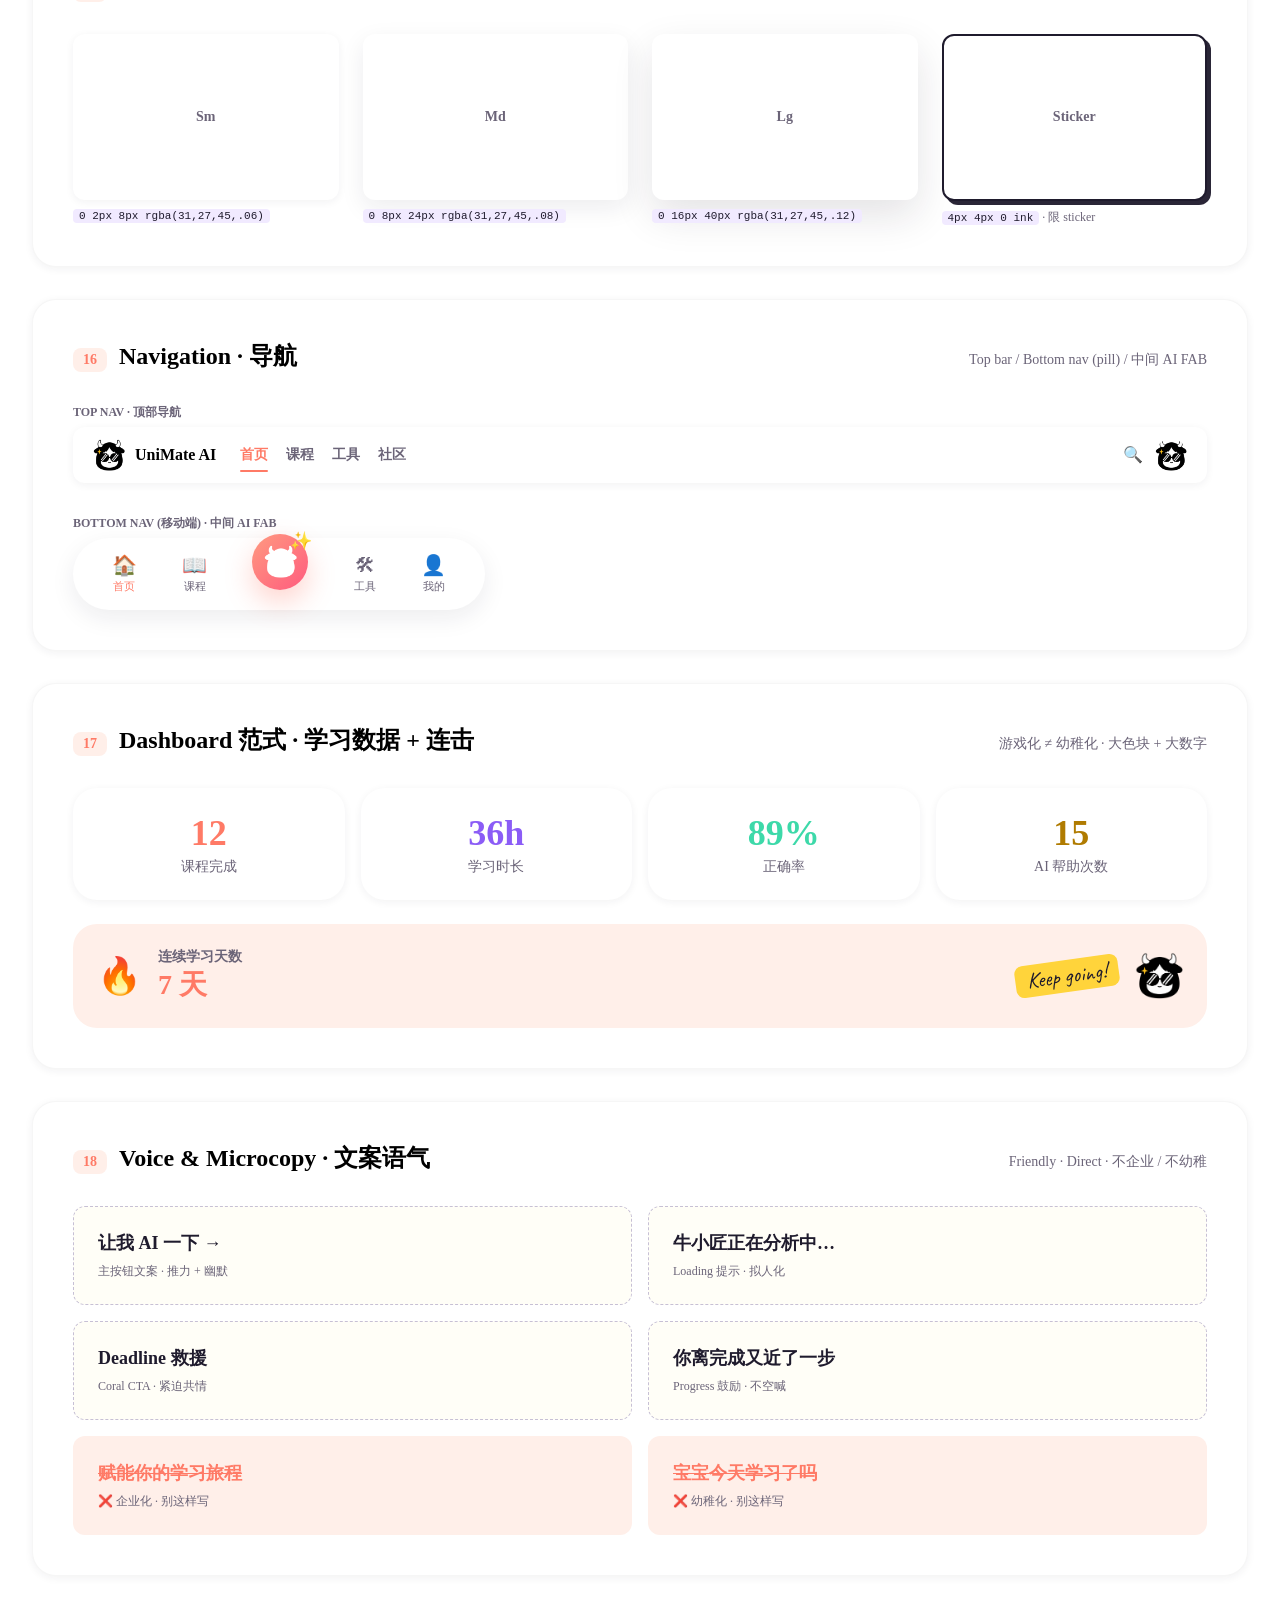
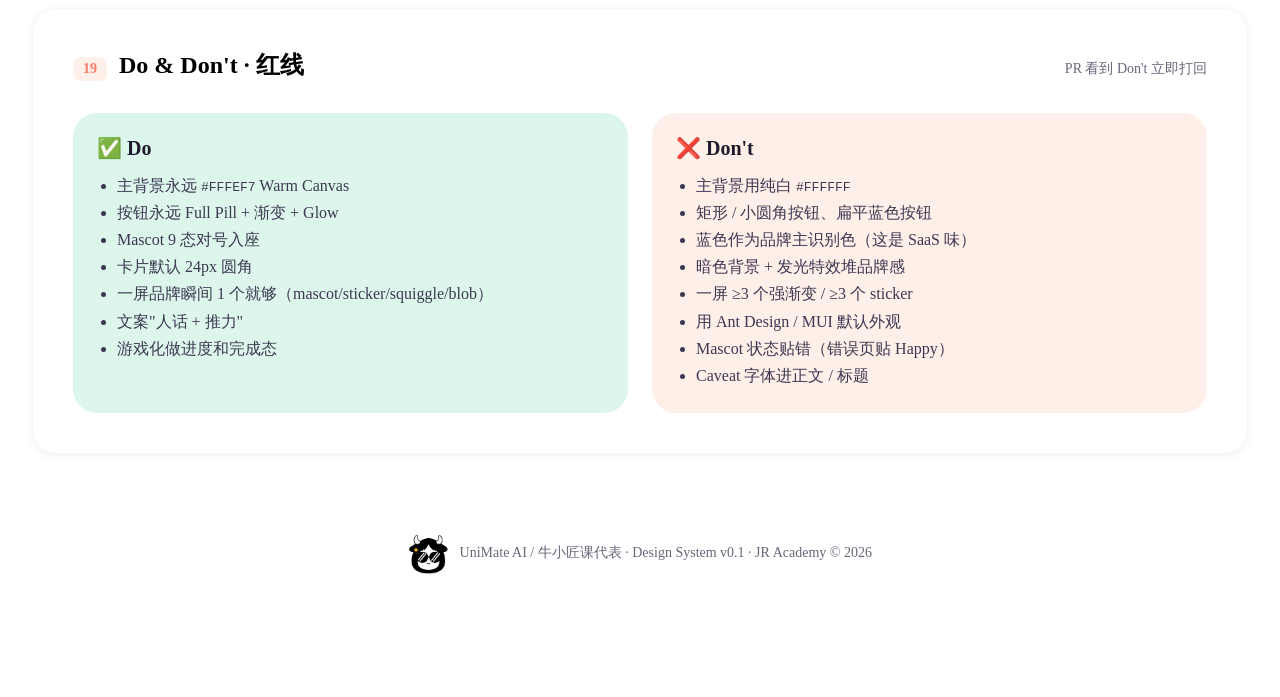
==== commit 4c1fe669: "docs: rename 'Brand Book' → 'Design System' across repo Brand Book is the casual term; Design System" ====
--- a/index.html
+++ b/index.html
@@ -3,8 +3,8 @@
 <head>
   <meta charset="UTF-8" />
   <meta name="viewport" content="width=device-width, initial-scale=1.0" />
-  <title>UniMate AI / 牛小匠课代表 — Brand Book</title>
-  <meta name="description" content="UniMate AI / 牛小匠课代表 设计规范与品牌手册。Smart but playful — 一个面向大学生的 AI 学习陪伴产品。" />
+  <title>UniMate AI / 牛小匠课代表 — Design System</title>
+  <meta name="description" content="UniMate AI / 牛小匠课代表 设计规范与设计系统。Smart but playful — 一个面向大学生的 AI 学习陪伴产品。" />
   <link rel="preconnect" href="https://fonts.googleapis.com" />
   <link rel="preconnect" href="https://fonts.gstatic.com" crossorigin />
   <link href="https://fonts.googleapis.com/css2?family=Plus+Jakarta+Sans:wght@400;500;600;700;800&family=Caveat:wght@400;500;600;700&display=swap" rel="stylesheet" />
@@ -784,7 +784,7 @@
       <span class="label-zh">牛小匠</span>
     </span>
     <div class="um-nav-links">
-      <a href="index.html" class="um-nav-link current">🎨 品牌手册</a>
+      <a href="index.html" class="um-nav-link current">🎨 设计系统</a>
       <a href="app-design-refs.html" class="um-nav-link subtle">📱 App 设计稿 →</a>
     </div>
   </nav>
@@ -792,7 +792,7 @@
   <!-- ═════════════════════════ HERO ═════════════════════════ -->
   <header class="hero">
     <div style="grid-column: 1 / -1; display:flex; flex-direction:column; align-items:flex-start; gap:var(--um-space-4)">
-      <div class="eyebrow">Brand Book v0.2 · 2026-05-11</div>
+      <div class="eyebrow">Design System v0.2 · 2026-05-11</div>
       <img src="assets/logo/horizontal.png" alt="UniMate AI 牛小匠课代表" style="max-width:520px; width:100%; height:auto" />
       <p class="tagline" style="margin-top:8px">面向大学生的 AI 学习陪伴产品 · Brand &amp; UI System<span class="squiggle">Smarter Study, Better Future ↘</span></p>
       <div class="hero-pills">
@@ -1561,7 +1561,7 @@
 
   <footer>
     <img src="assets/mascot/default.png" alt=""/>
-    UniMate AI / 牛小匠课代表 · Brand Book v0.1 · JR Academy © 2026
+    UniMate AI / 牛小匠课代表 · Design System v0.1 · JR Academy © 2026
   </footer>
 
 </body>
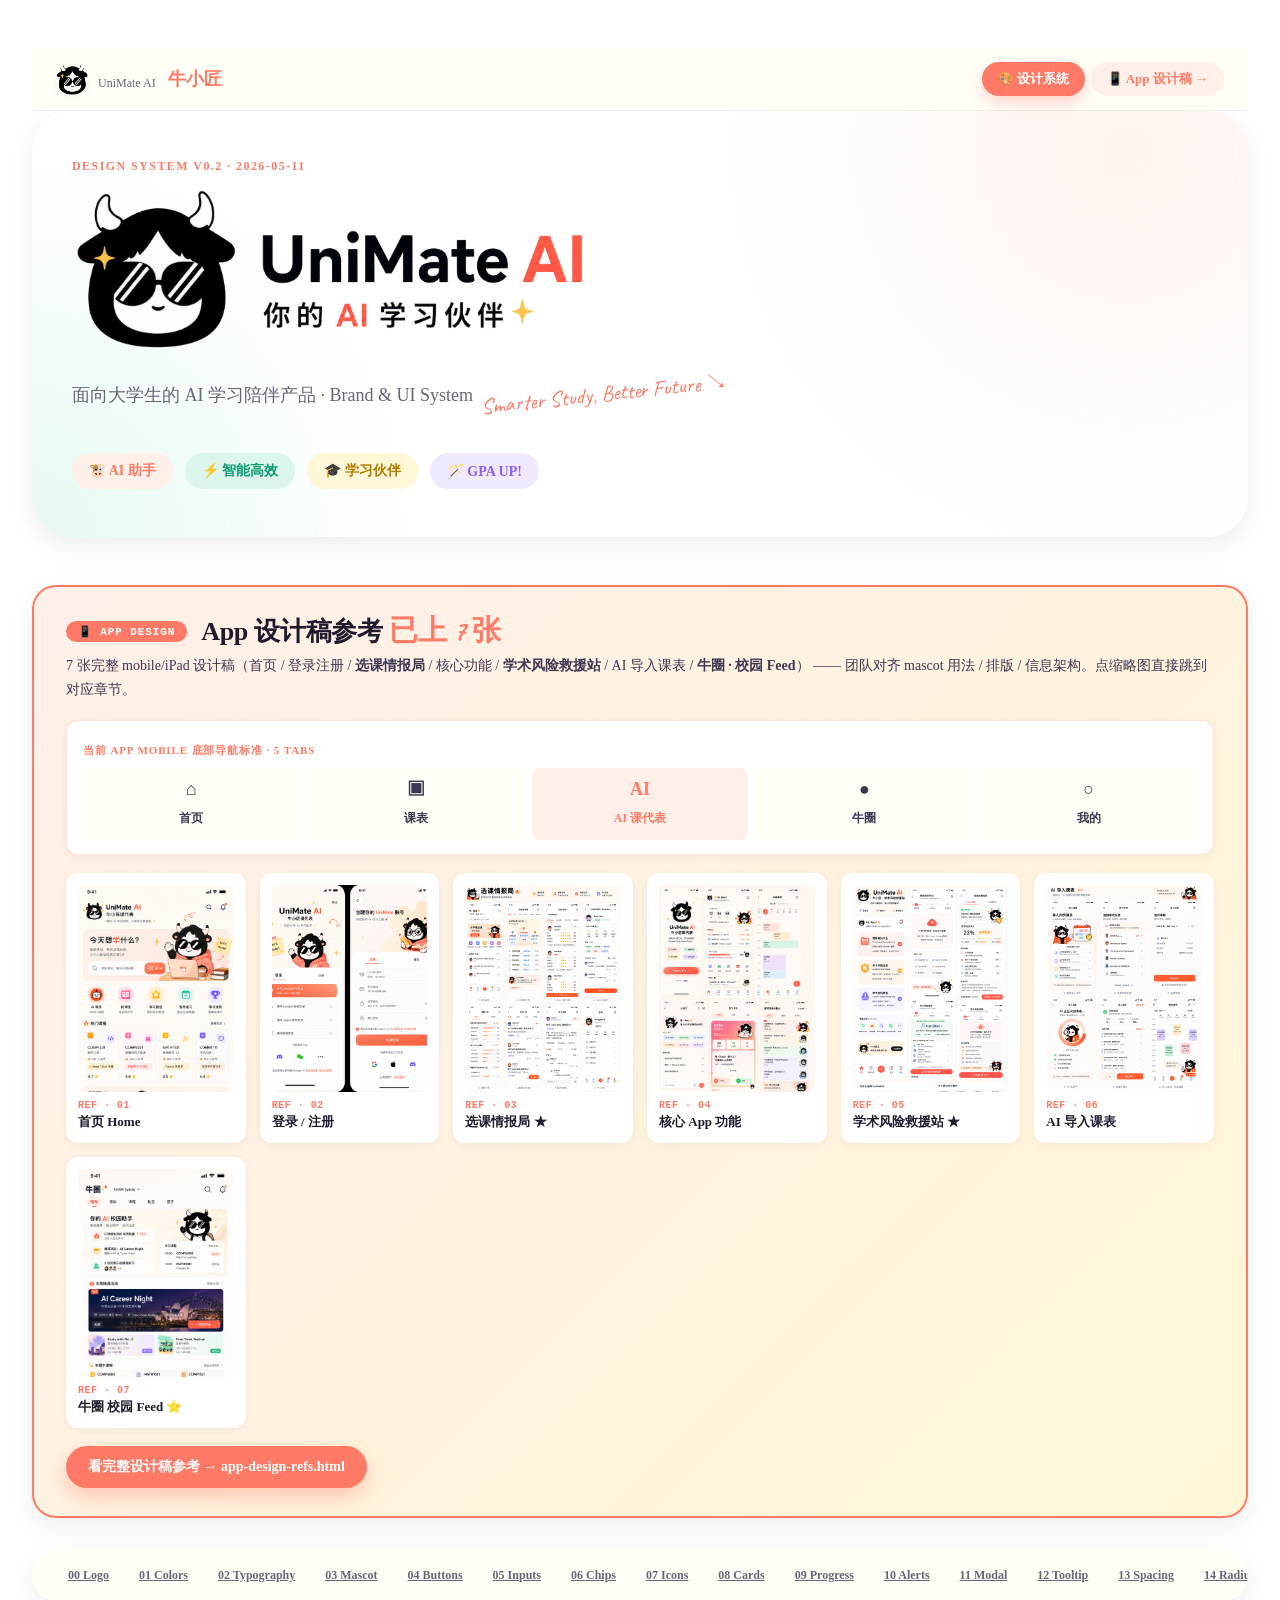
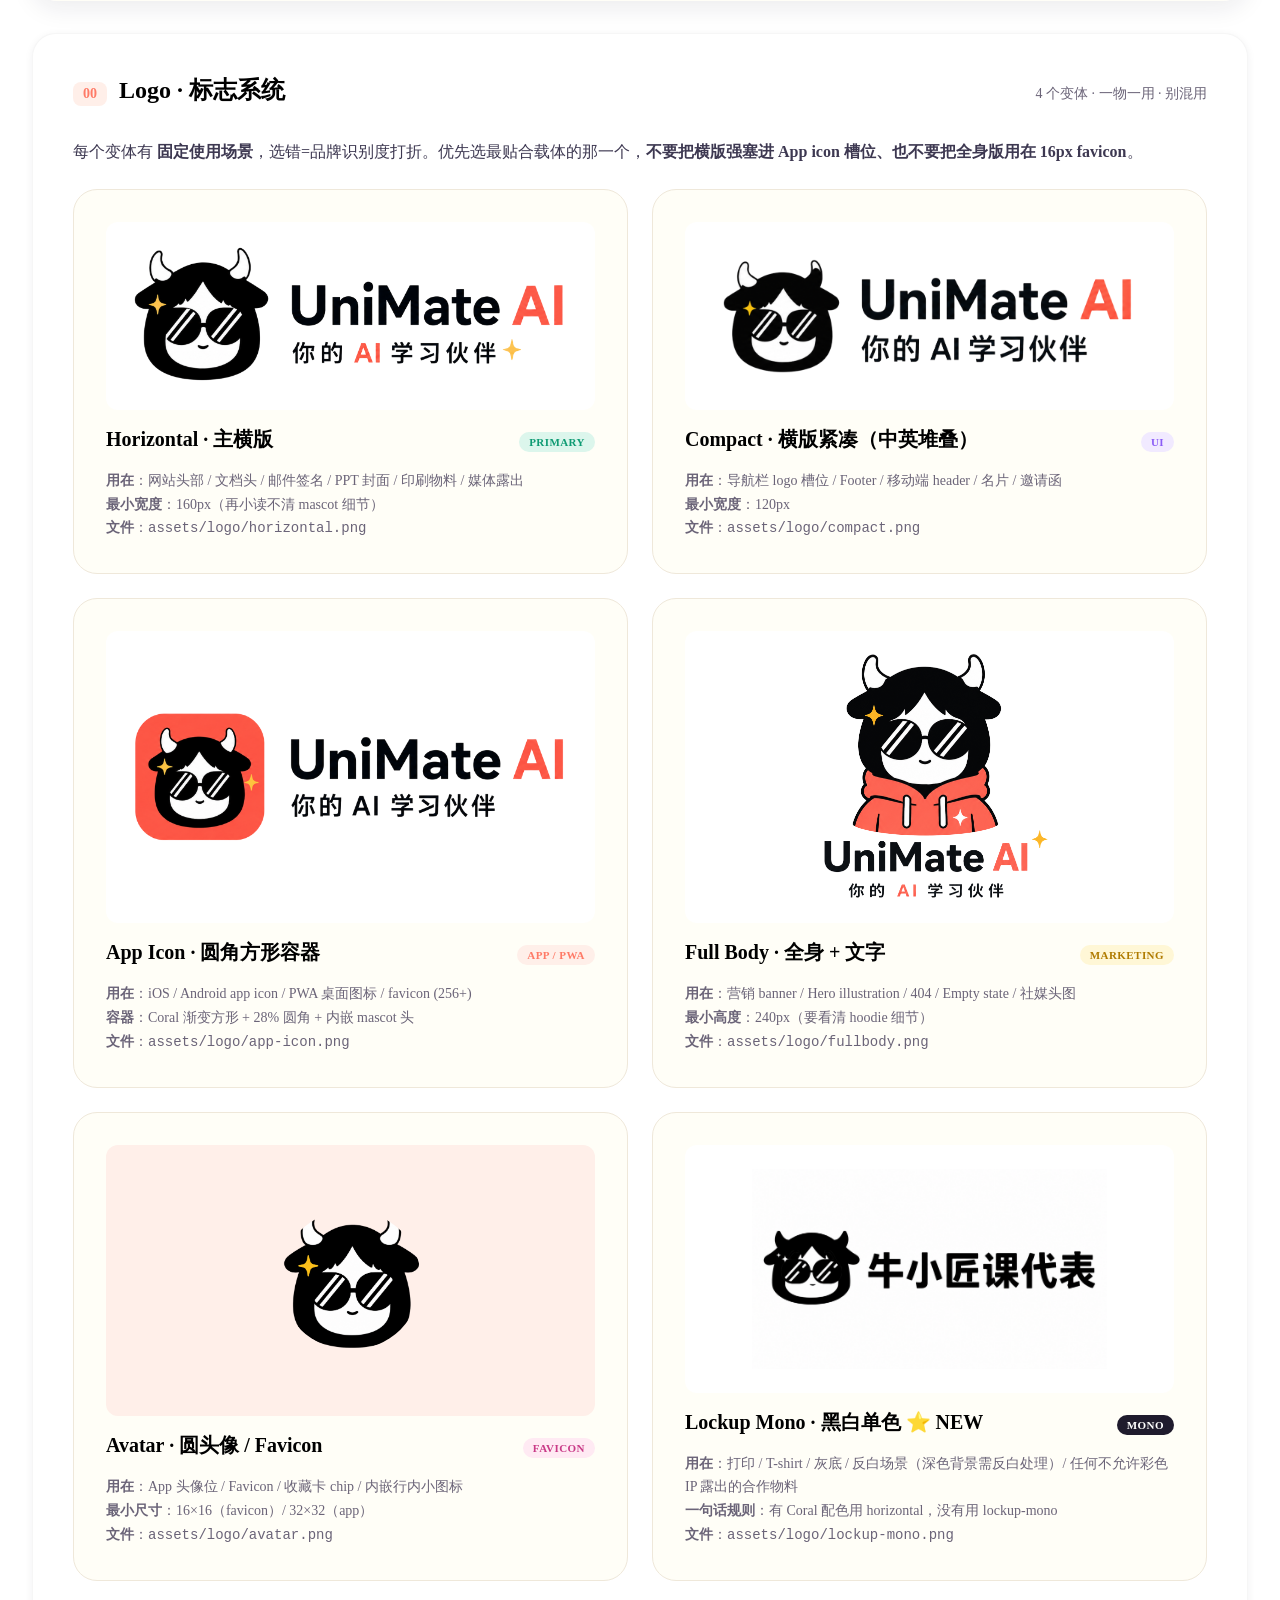
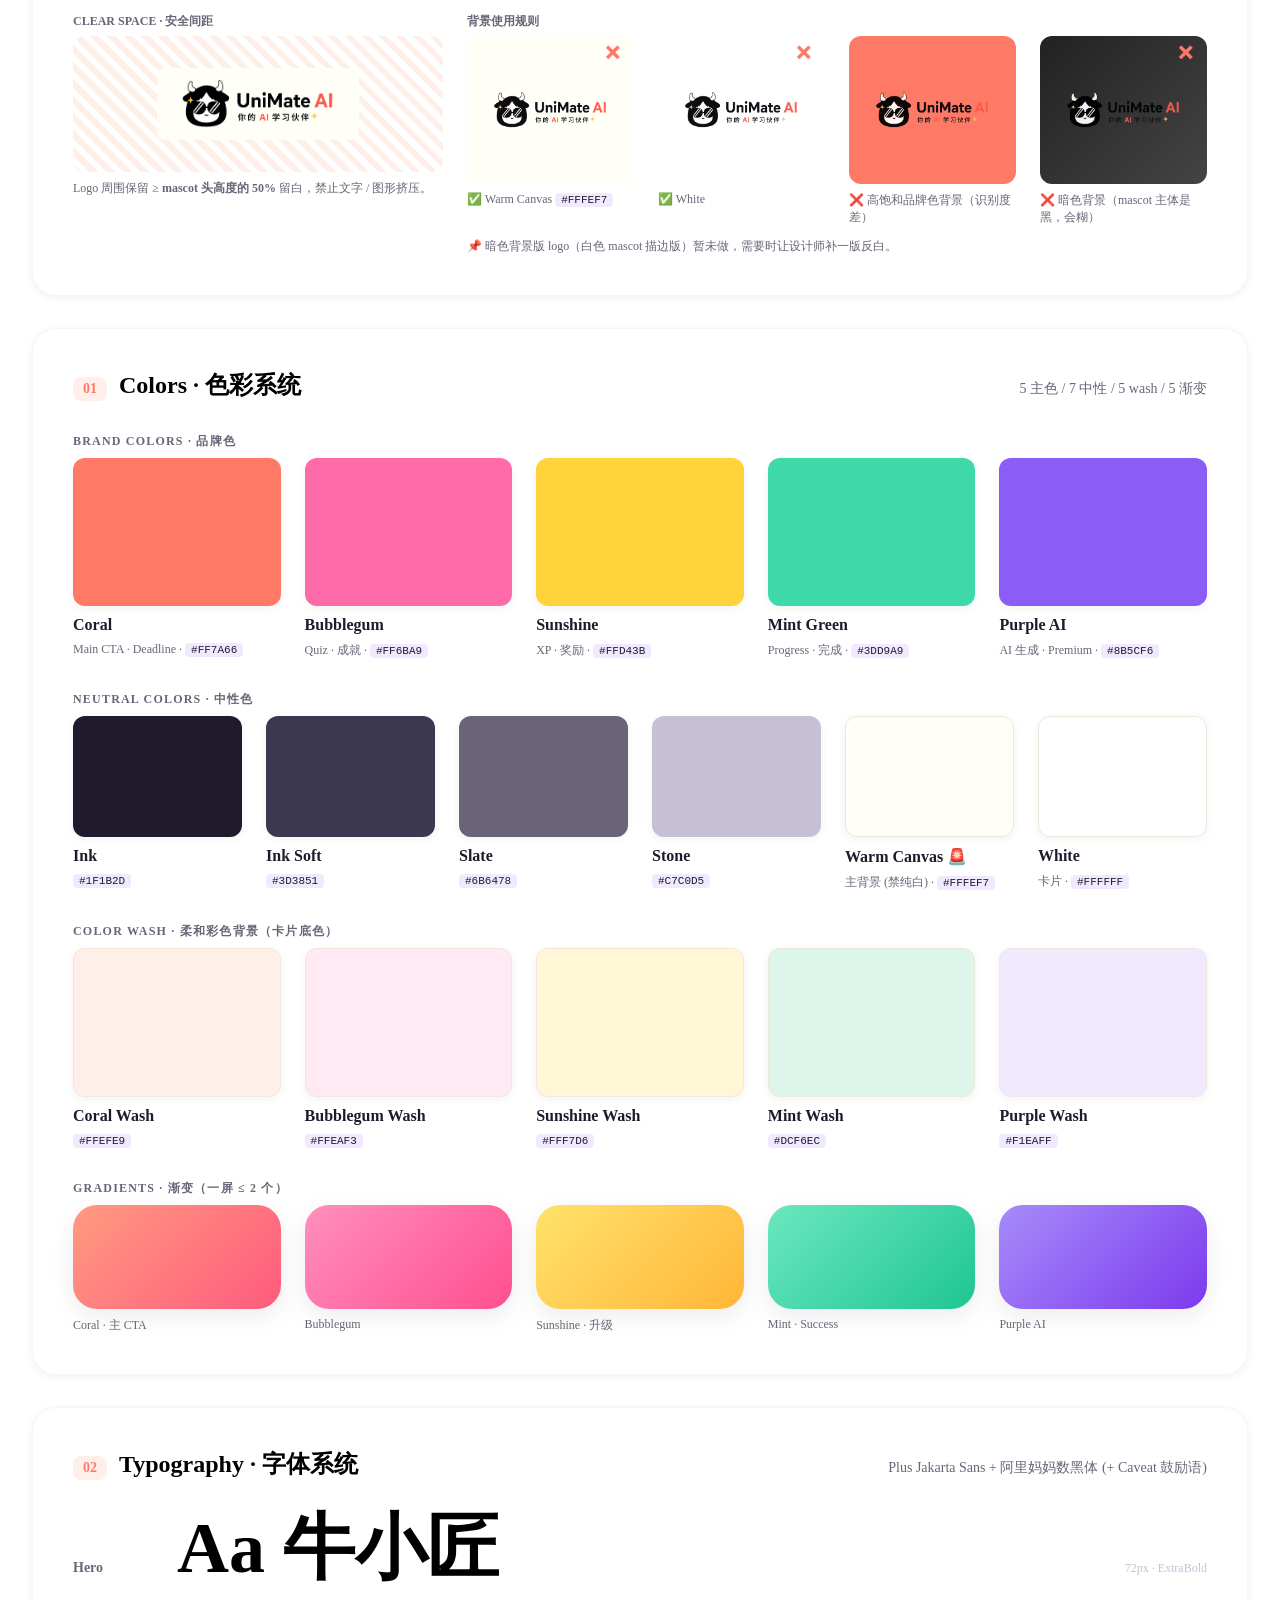
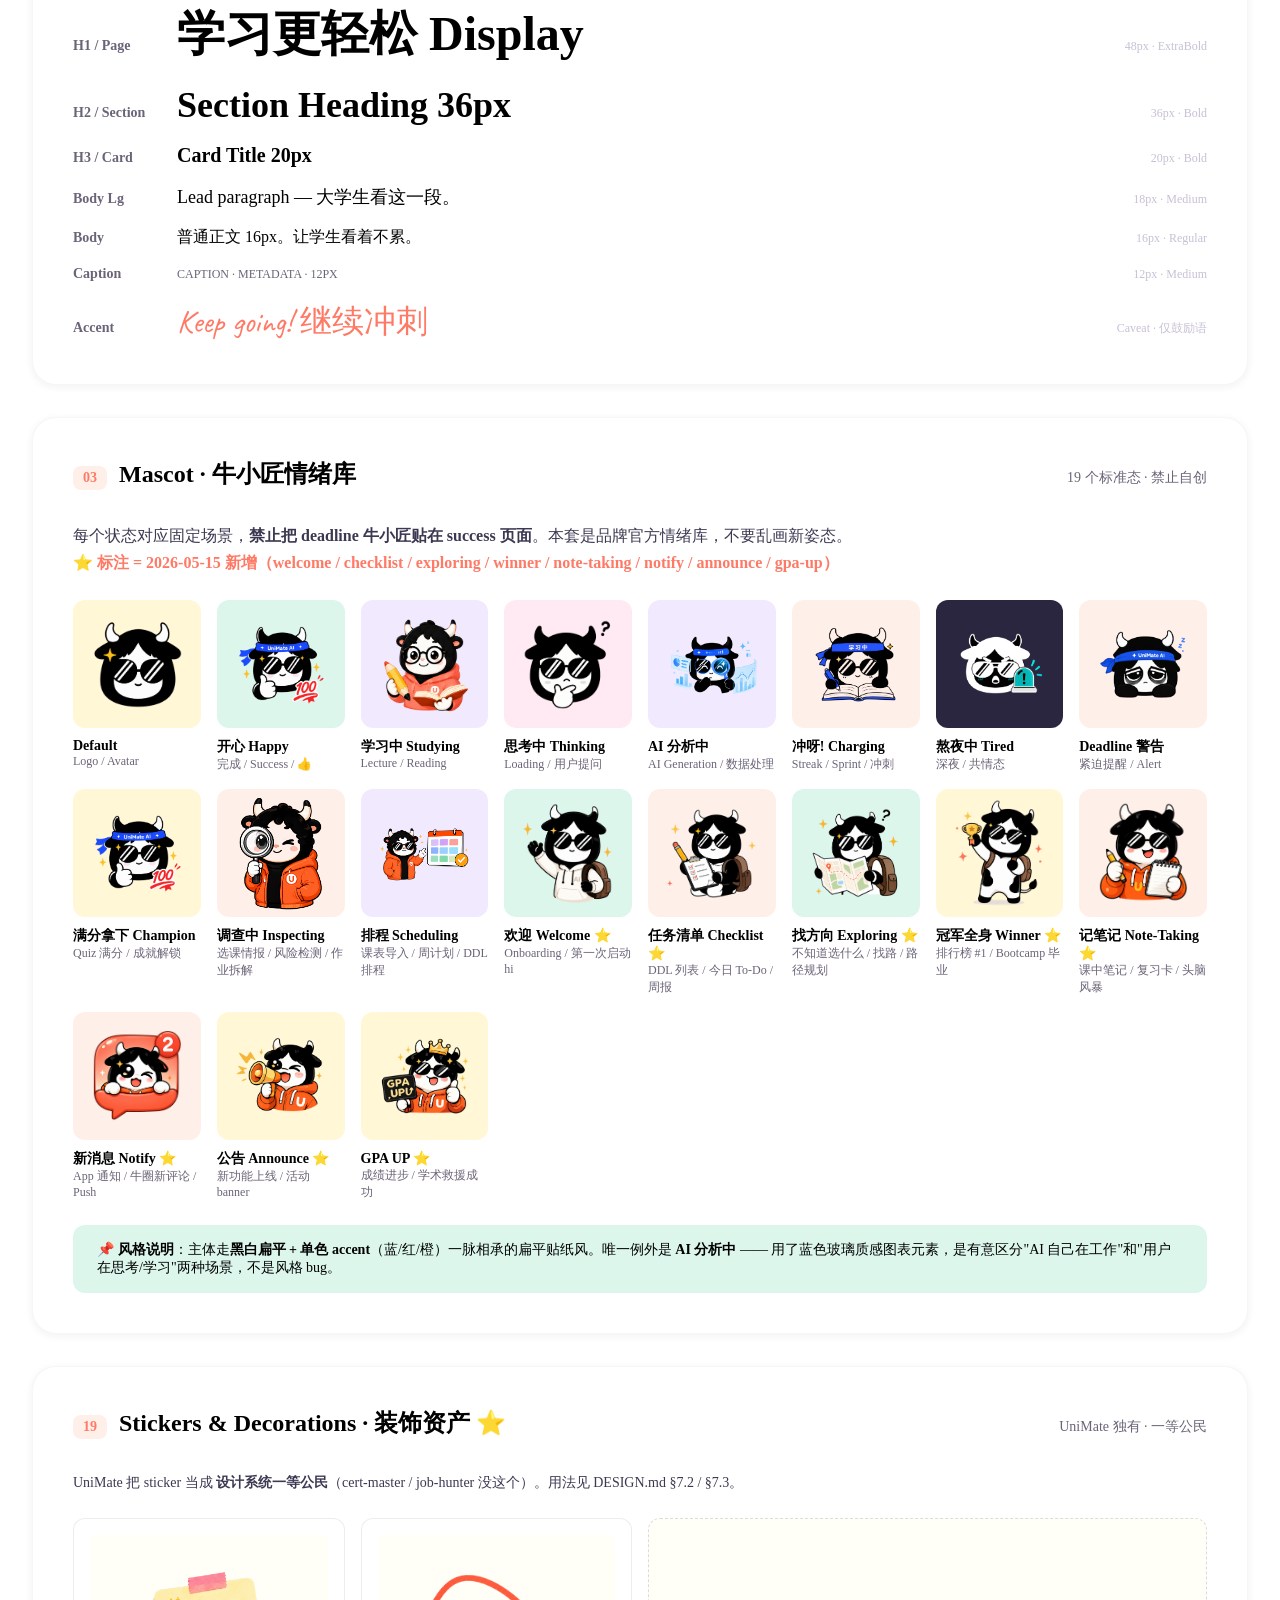
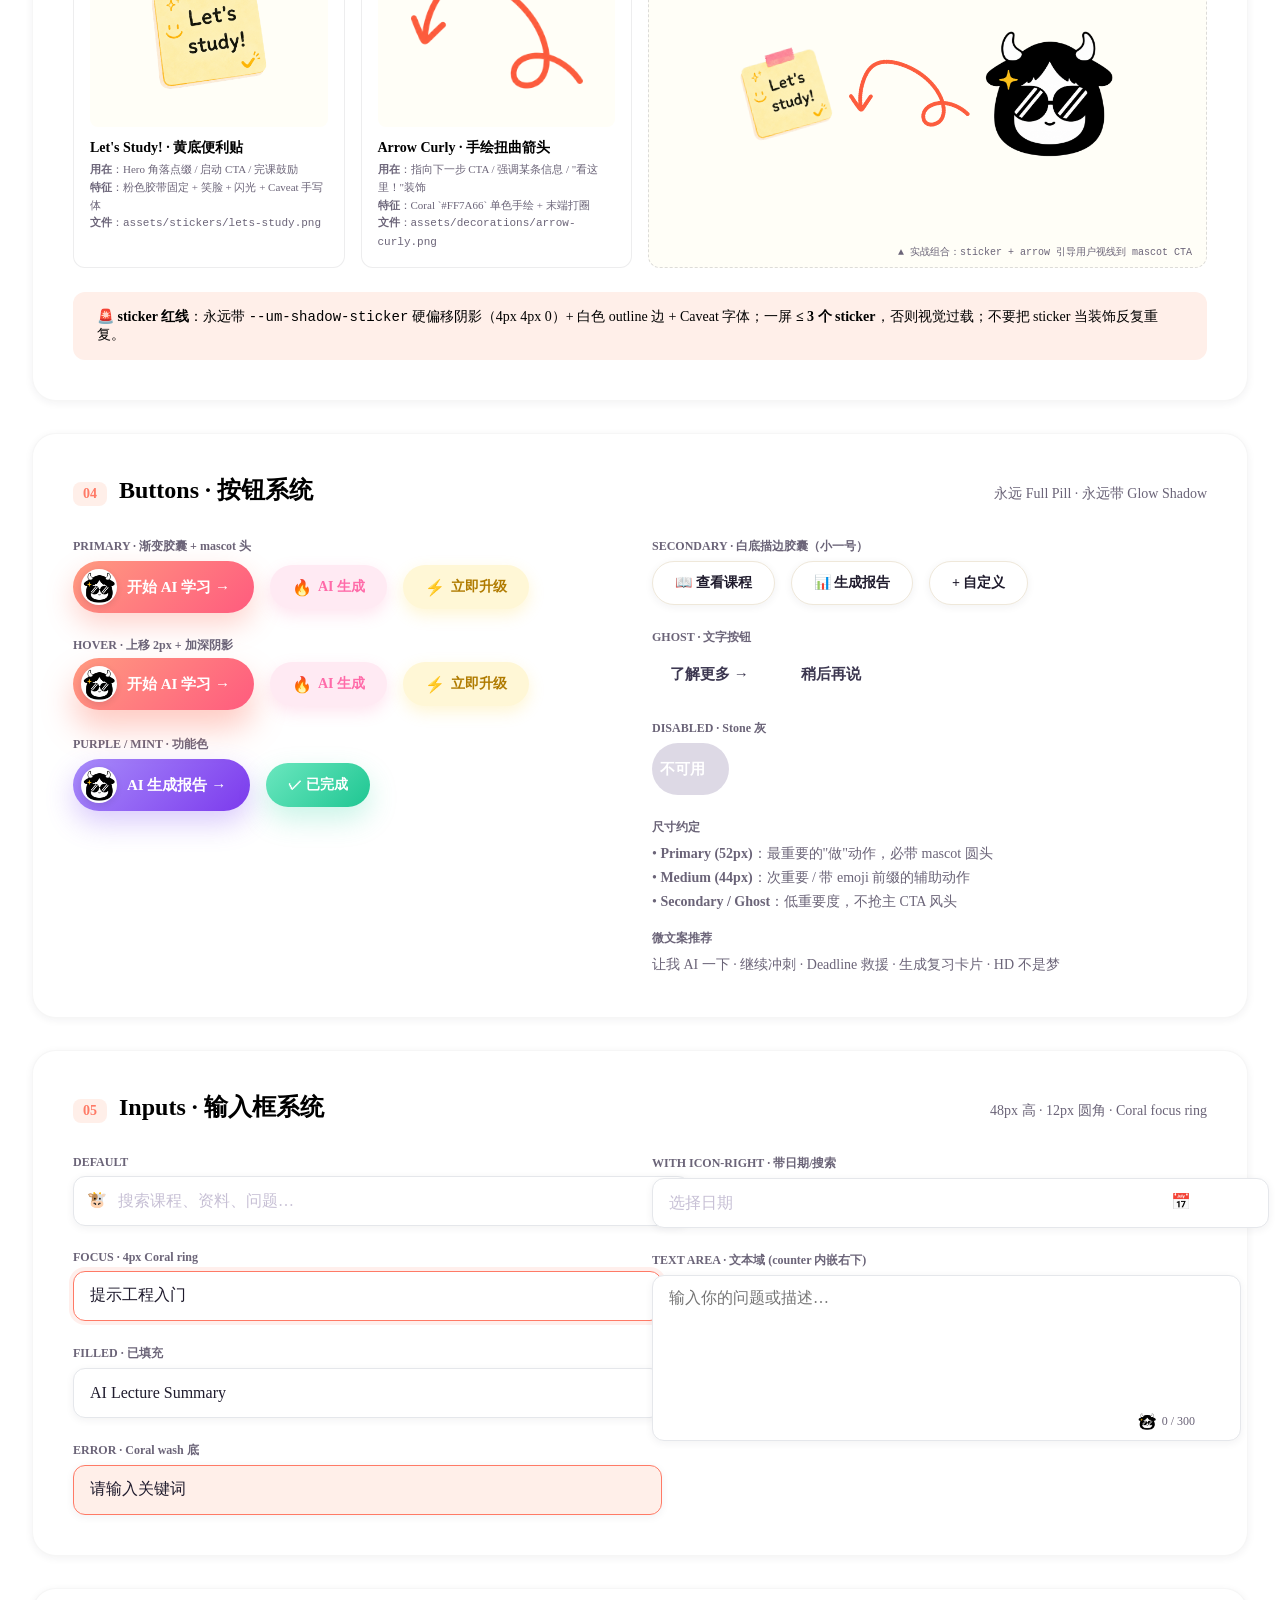
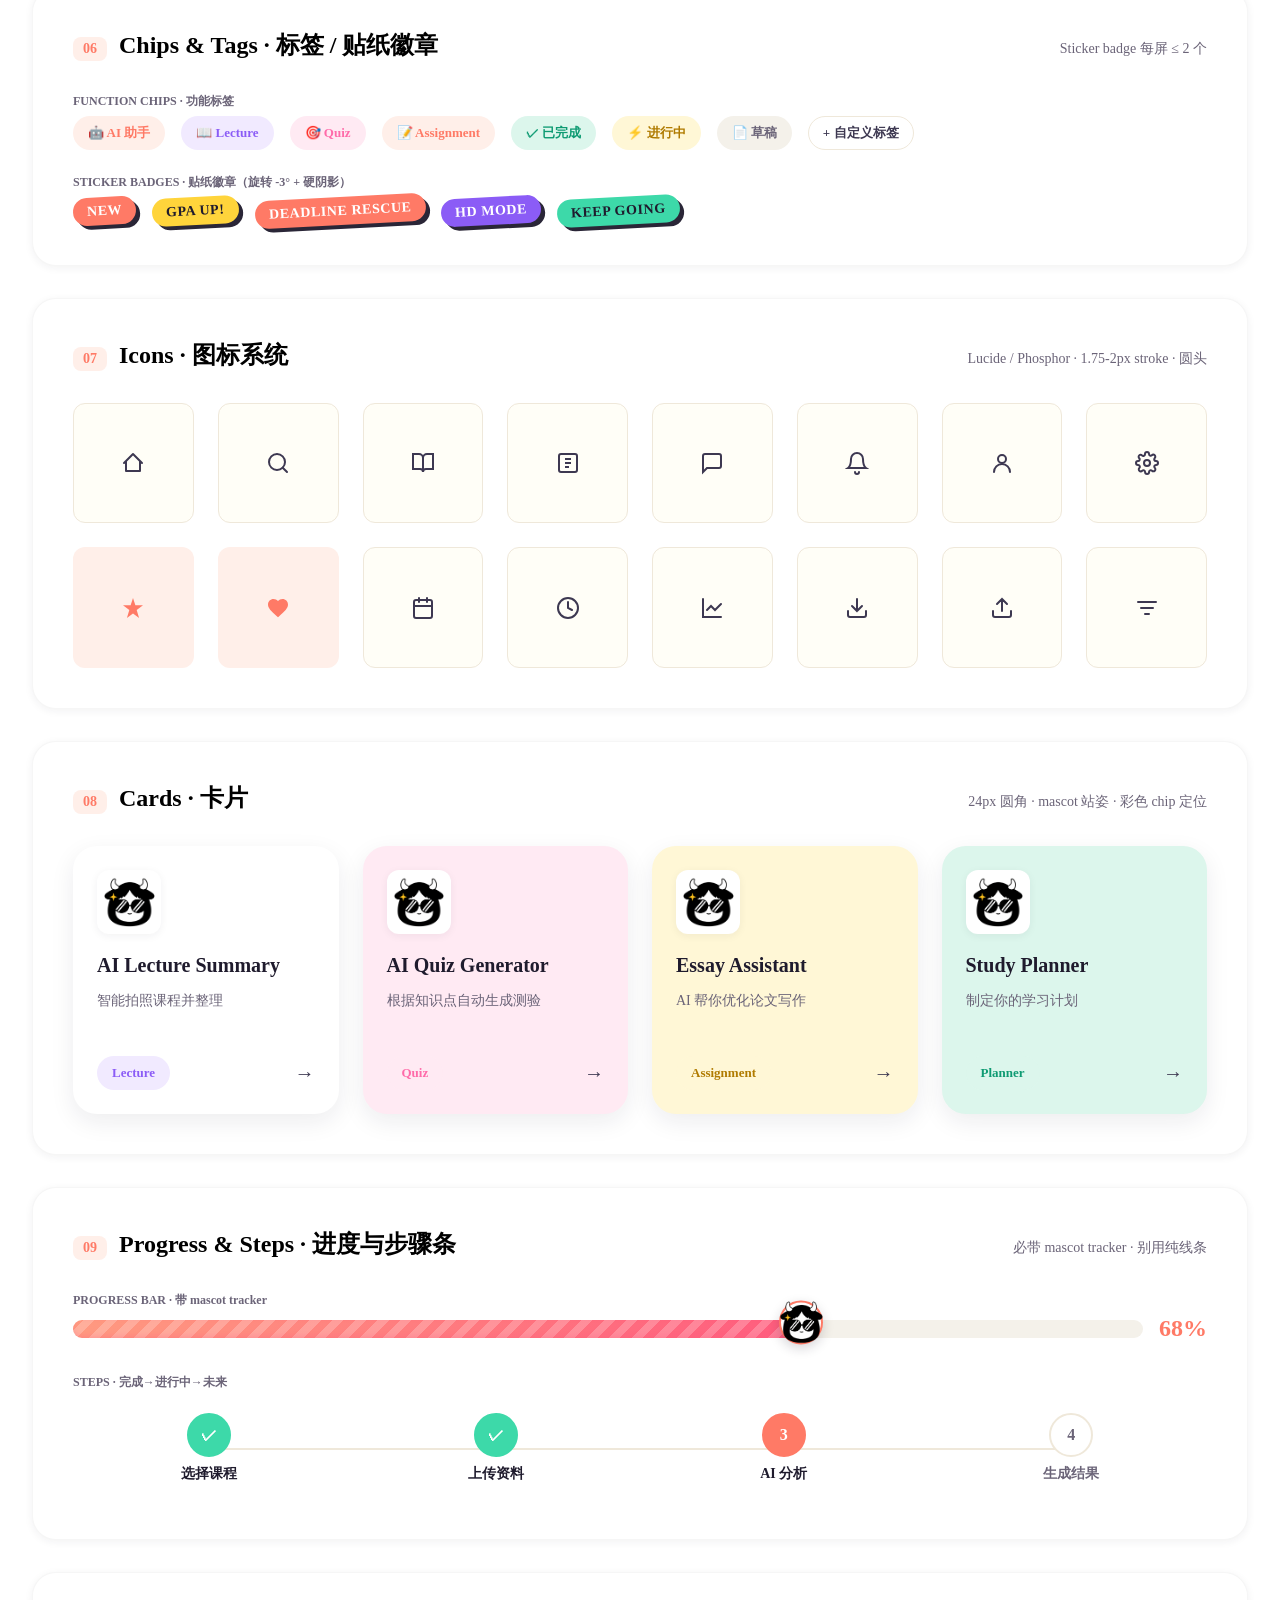
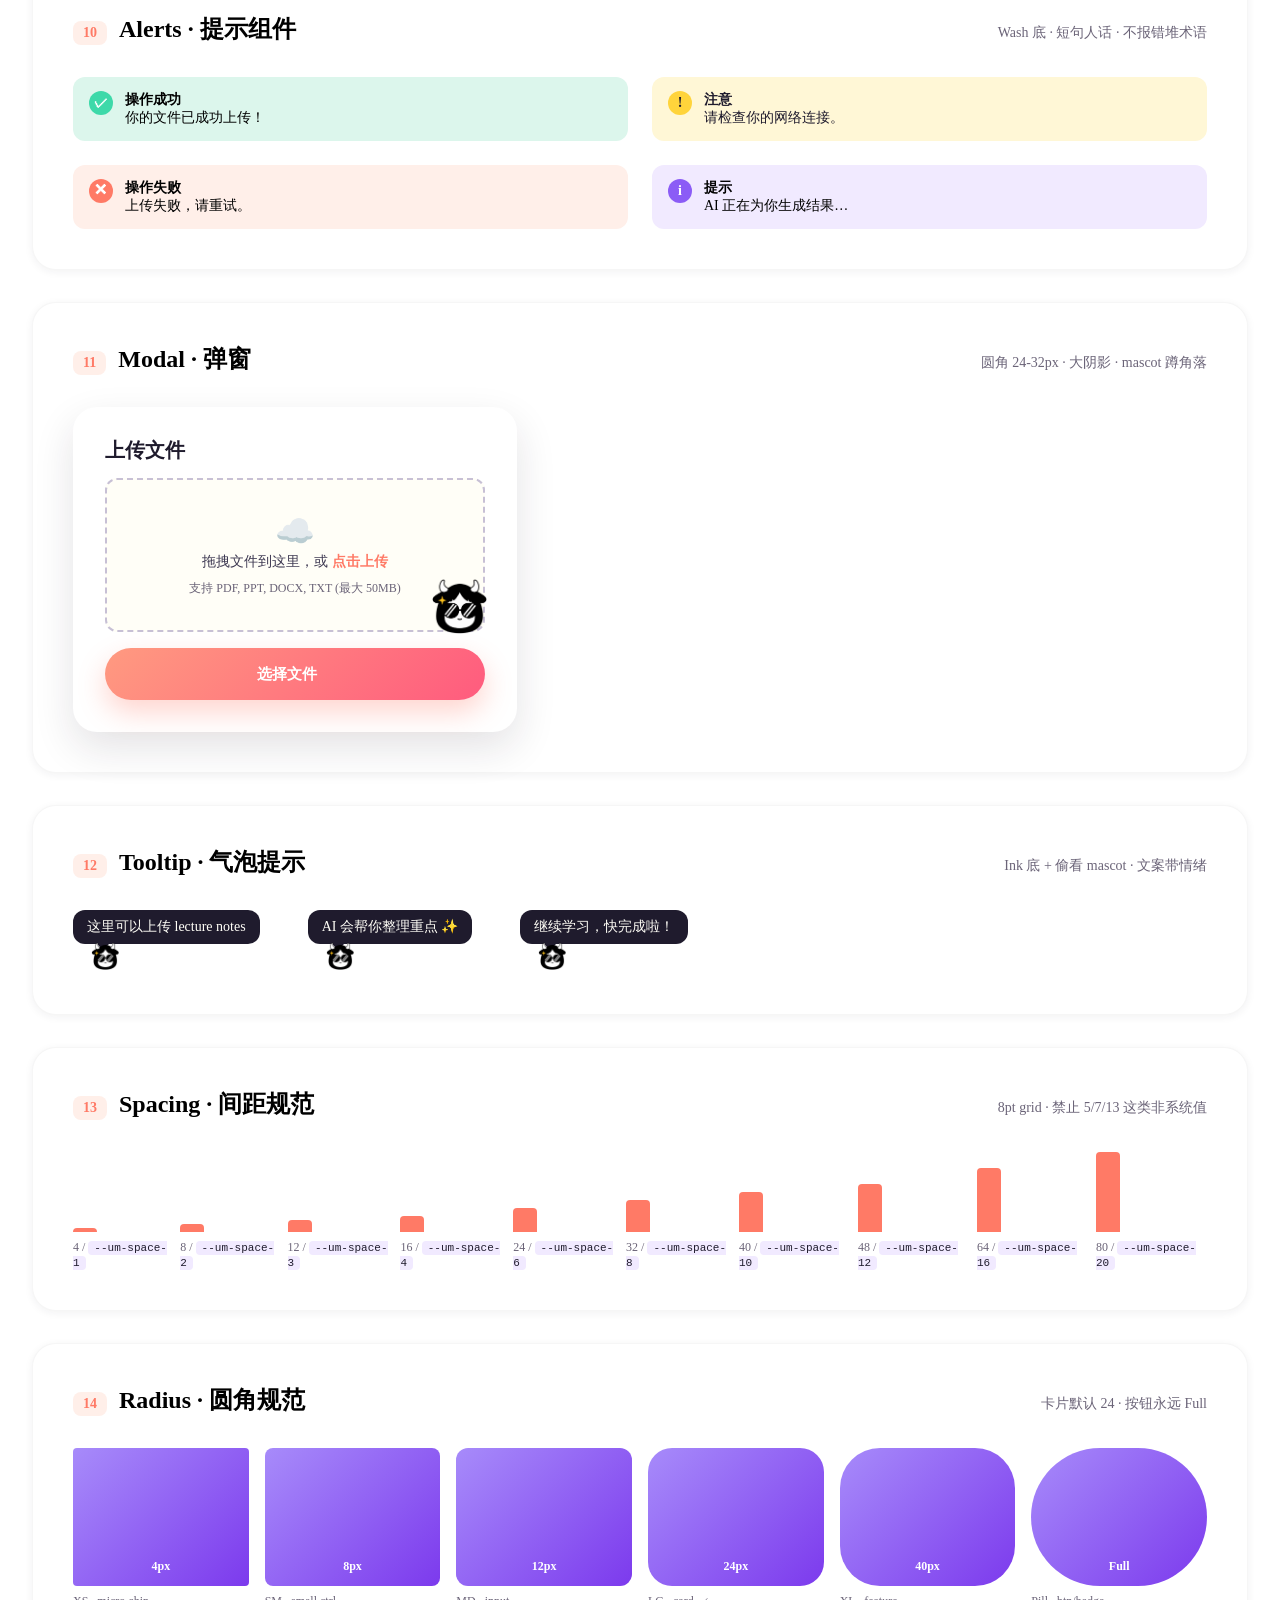
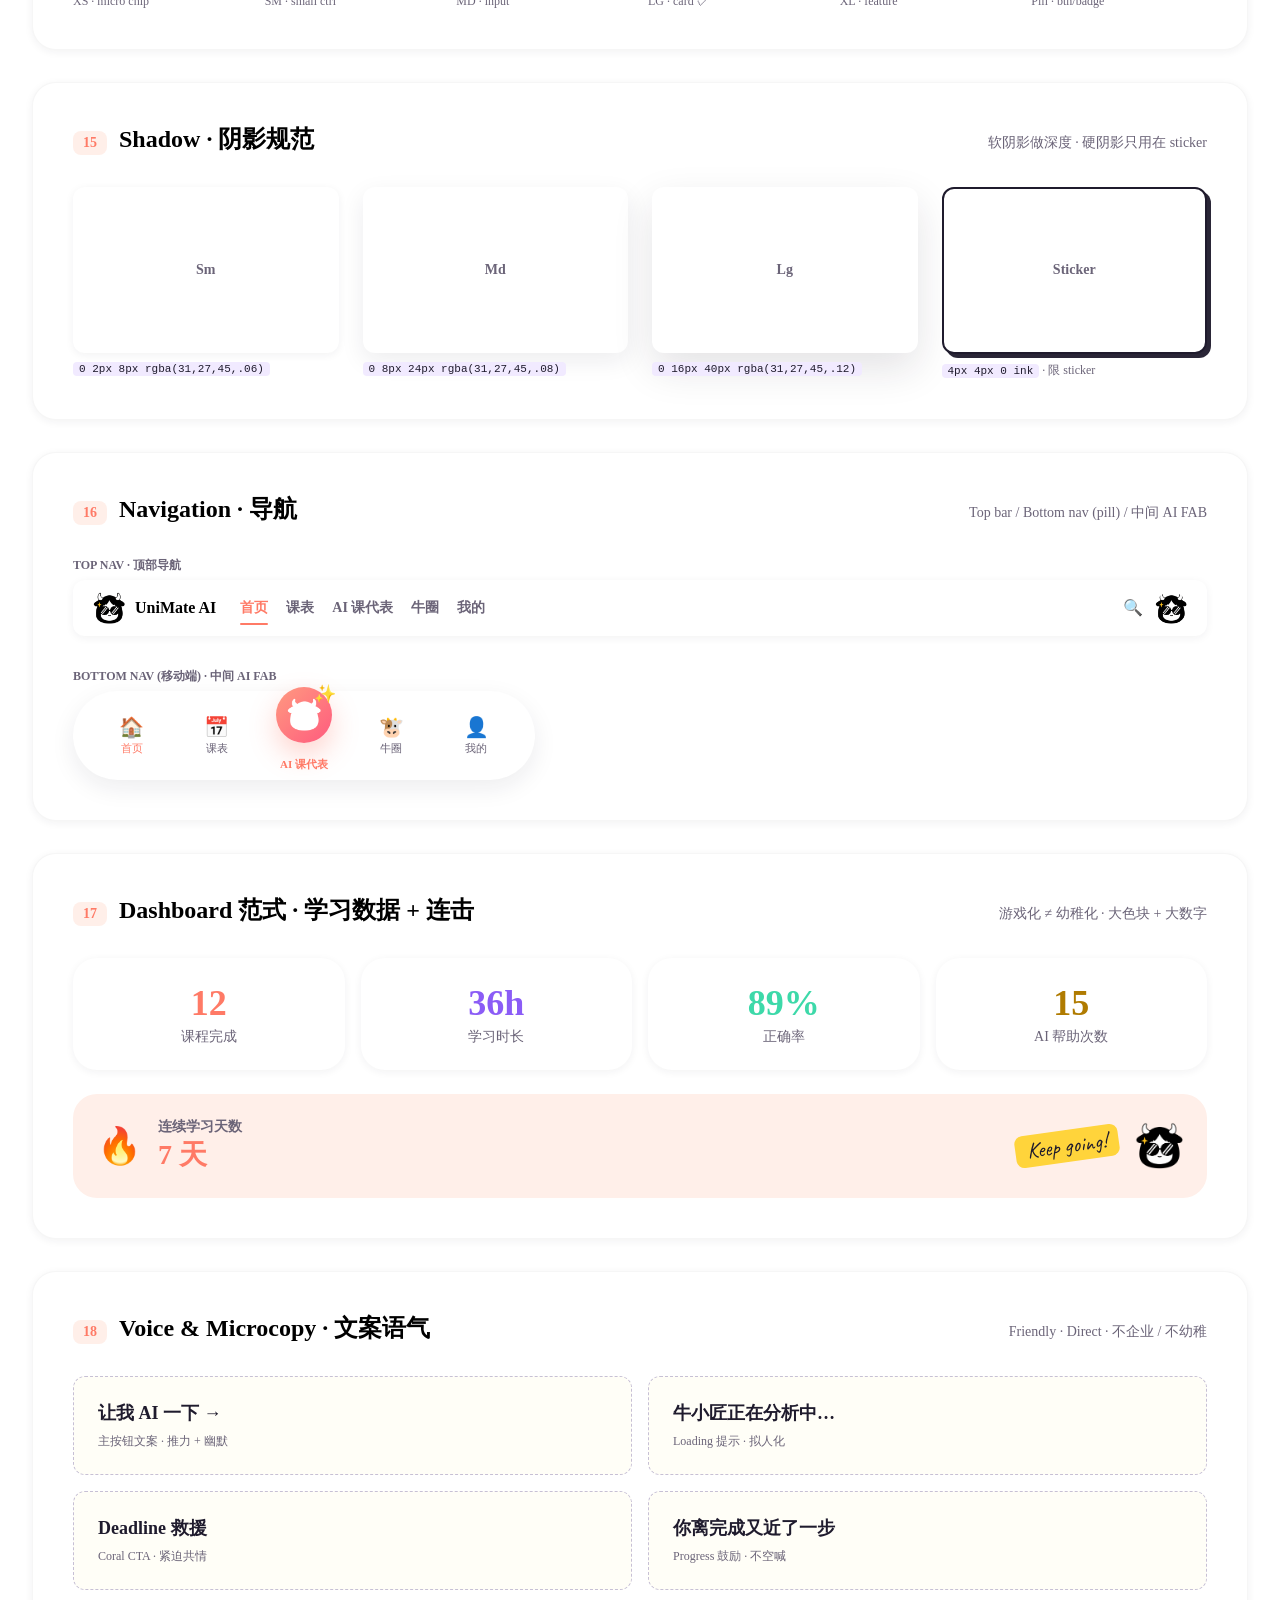
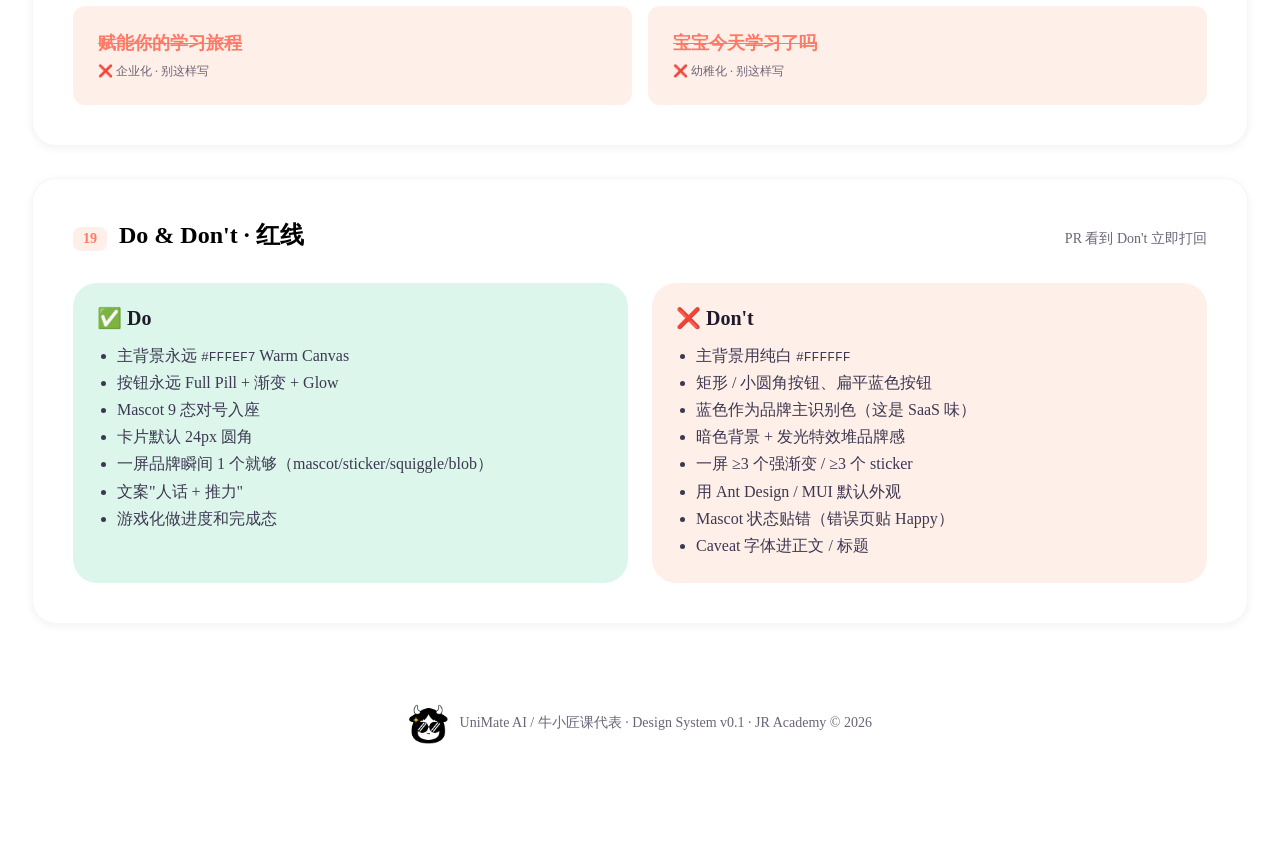
==== commit 648c3048: "docs(app-refs): standardize App mobile 5-tab bottom nav App design refs go from 4 → 7 mobile/iPad mo" ====
--- a/index.html
+++ b/index.html
@@ -505,10 +505,11 @@
       background: var(--um-white);
       border-radius: var(--um-radius-full);
       box-shadow: var(--um-shadow-md);
-      max-width: 380px;
-    }
-    .bottombar .item { display: grid; place-items: center; gap: 2px; font-size: 11px; color: var(--um-slate); }
+      max-width: 430px;
+    }
+    .bottombar .item { display: grid; place-items: center; gap: 2px; min-width: 52px; font-size: 11px; color: var(--um-slate); }
     .bottombar .item.active { color: var(--um-coral); }
+    .bottombar .ai-item { color: var(--um-coral); font-weight: var(--um-fw-bold); }
     .bottombar .ai-fab {
       width: 56px; height: 56px;
       background: var(--um-grad-coral);
@@ -719,6 +720,46 @@
       margin: 0 0 18px; font-size: 14px;
       color: var(--um-ink-soft); line-height: var(--um-lh-relaxed);
     }
+    .app-mobile-nav-standard {
+      margin: 0 0 18px;
+      padding: 14px 16px;
+      background: var(--um-white);
+      border: 1.5px solid rgba(255,122,102,0.22);
+      border-radius: var(--um-radius-md);
+      box-shadow: var(--um-shadow-sm);
+    }
+    .app-mobile-nav-standard .label {
+      display: block;
+      margin-bottom: 10px;
+      font-size: 11px;
+      font-weight: 800;
+      color: var(--um-coral);
+      letter-spacing: 0.08em;
+      text-transform: uppercase;
+    }
+    .app-mobile-nav-standard .tabs {
+      display: grid;
+      grid-template-columns: repeat(5, 1fr);
+      gap: 8px;
+    }
+    .app-mobile-nav-standard .tab {
+      display: grid;
+      place-items: center;
+      gap: 4px;
+      min-height: 56px;
+      padding: 8px 6px;
+      background: var(--um-canvas);
+      border-radius: var(--um-radius-sm);
+      font-size: 12px;
+      font-weight: 800;
+      color: var(--um-ink-soft);
+      text-align: center;
+    }
+    .app-mobile-nav-standard .tab.ai {
+      color: var(--um-coral);
+      background: var(--um-wash-coral);
+    }
+    .app-mobile-nav-standard .tab .ico { font-size: 18px; line-height: 1; }
     .app-refs-grid {
       display: grid;
       grid-template-columns: repeat(auto-fill, minmax(170px, 1fr));
@@ -814,6 +855,16 @@
       7 张完整 mobile/iPad 设计稿（首页 / 登录注册 / <strong>选课情报局</strong> / 核心功能 / <strong>学术风险救援站</strong> / AI 导入课表 / <strong>牛圈 · 校园 Feed</strong>）
       —— 团队对齐 mascot 用法 / 排版 / 信息架构。点缩略图直接跳到对应章节。
     </p>
+    <div class="app-mobile-nav-standard">
+      <span class="label">当前 App Mobile 底部导航标准 · 5 tabs</span>
+      <div class="tabs">
+        <div class="tab"><span class="ico">⌂</span><span>首页</span></div>
+        <div class="tab"><span class="ico">▣</span><span>课表</span></div>
+        <div class="tab ai"><span class="ico">AI</span><span>AI 课代表</span></div>
+        <div class="tab"><span class="ico">●</span><span>牛圈</span></div>
+        <div class="tab"><span class="ico">○</span><span>我的</span></div>
+      </div>
+    </div>
     <div class="app-refs-grid">
       <a href="app-design-refs.html#ref-01">
         <div class="thumb"><img src="assets/app-design-refs/01-home.png" alt=""/></div>
@@ -1454,7 +1505,7 @@
     <div class="topbar" style="margin-bottom:32px">
       <div class="lockup"><img src="assets/mascot/default.png" alt=""/>UniMate AI</div>
       <nav>
-        <a class="active">首页</a><a>课程</a><a>工具</a><a>社区</a>
+        <a class="active">首页</a><a>课表</a><a>AI 课代表</a><a>牛圈</a><a>我的</a>
       </nav>
       <div class="right">
         <span style="cursor:pointer">🔍</span>
@@ -1465,9 +1516,9 @@
     <div class="btn-state-label">BOTTOM NAV (移动端) · 中间 AI FAB</div>
     <div class="bottombar">
       <div class="item active"><span style="font-size:20px">🏠</span><span>首页</span></div>
-      <div class="item"><span style="font-size:20px">📖</span><span>课程</span></div>
-      <div class="ai-fab"><img src="assets/mascot/default.png" alt=""/></div>
-      <div class="item"><span style="font-size:20px">🛠</span><span>工具</span></div>
+      <div class="item"><span style="font-size:20px">📅</span><span>课表</span></div>
+      <div class="item ai-item"><div class="ai-fab"><img src="assets/mascot/default.png" alt=""/></div><span>AI 课代表</span></div>
+      <div class="item"><span style="font-size:20px">🐮</span><span>牛圈</span></div>
       <div class="item"><span style="font-size:20px">👤</span><span>我的</span></div>
     </div>
   </section>
